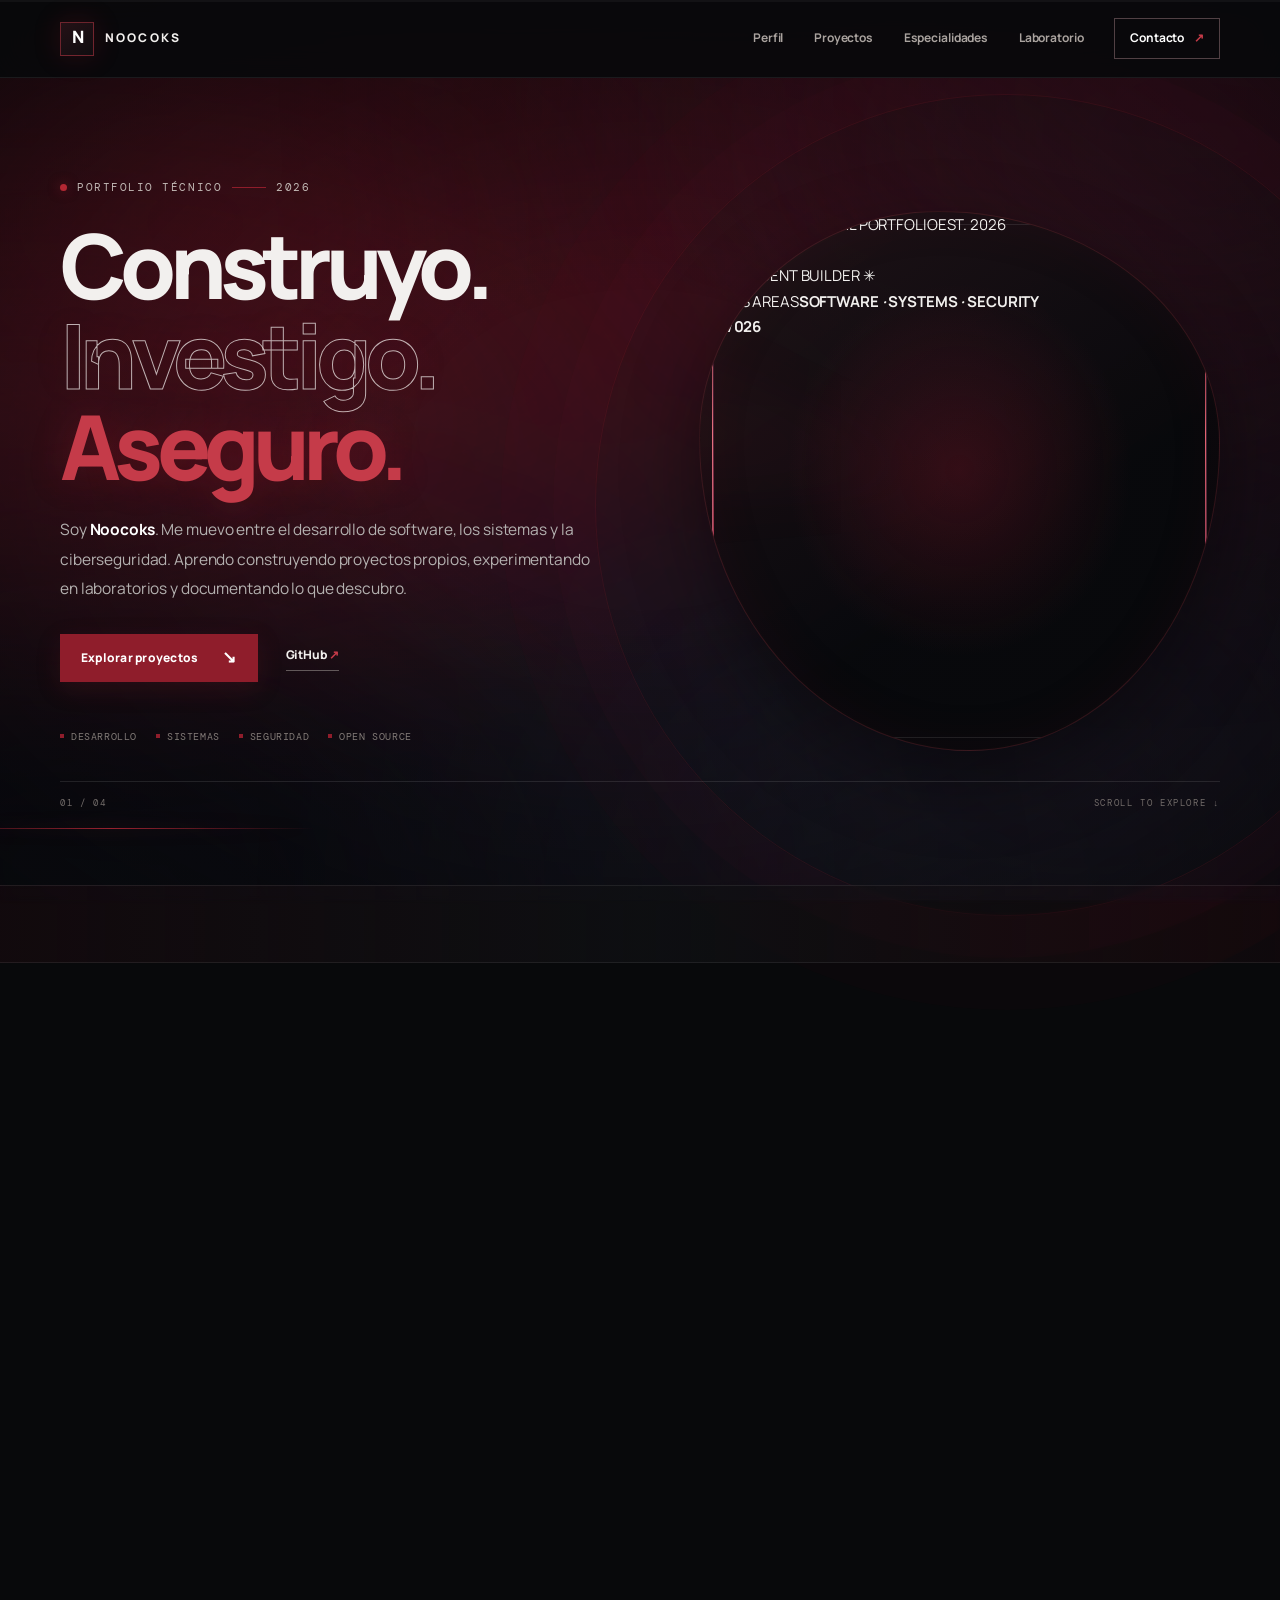
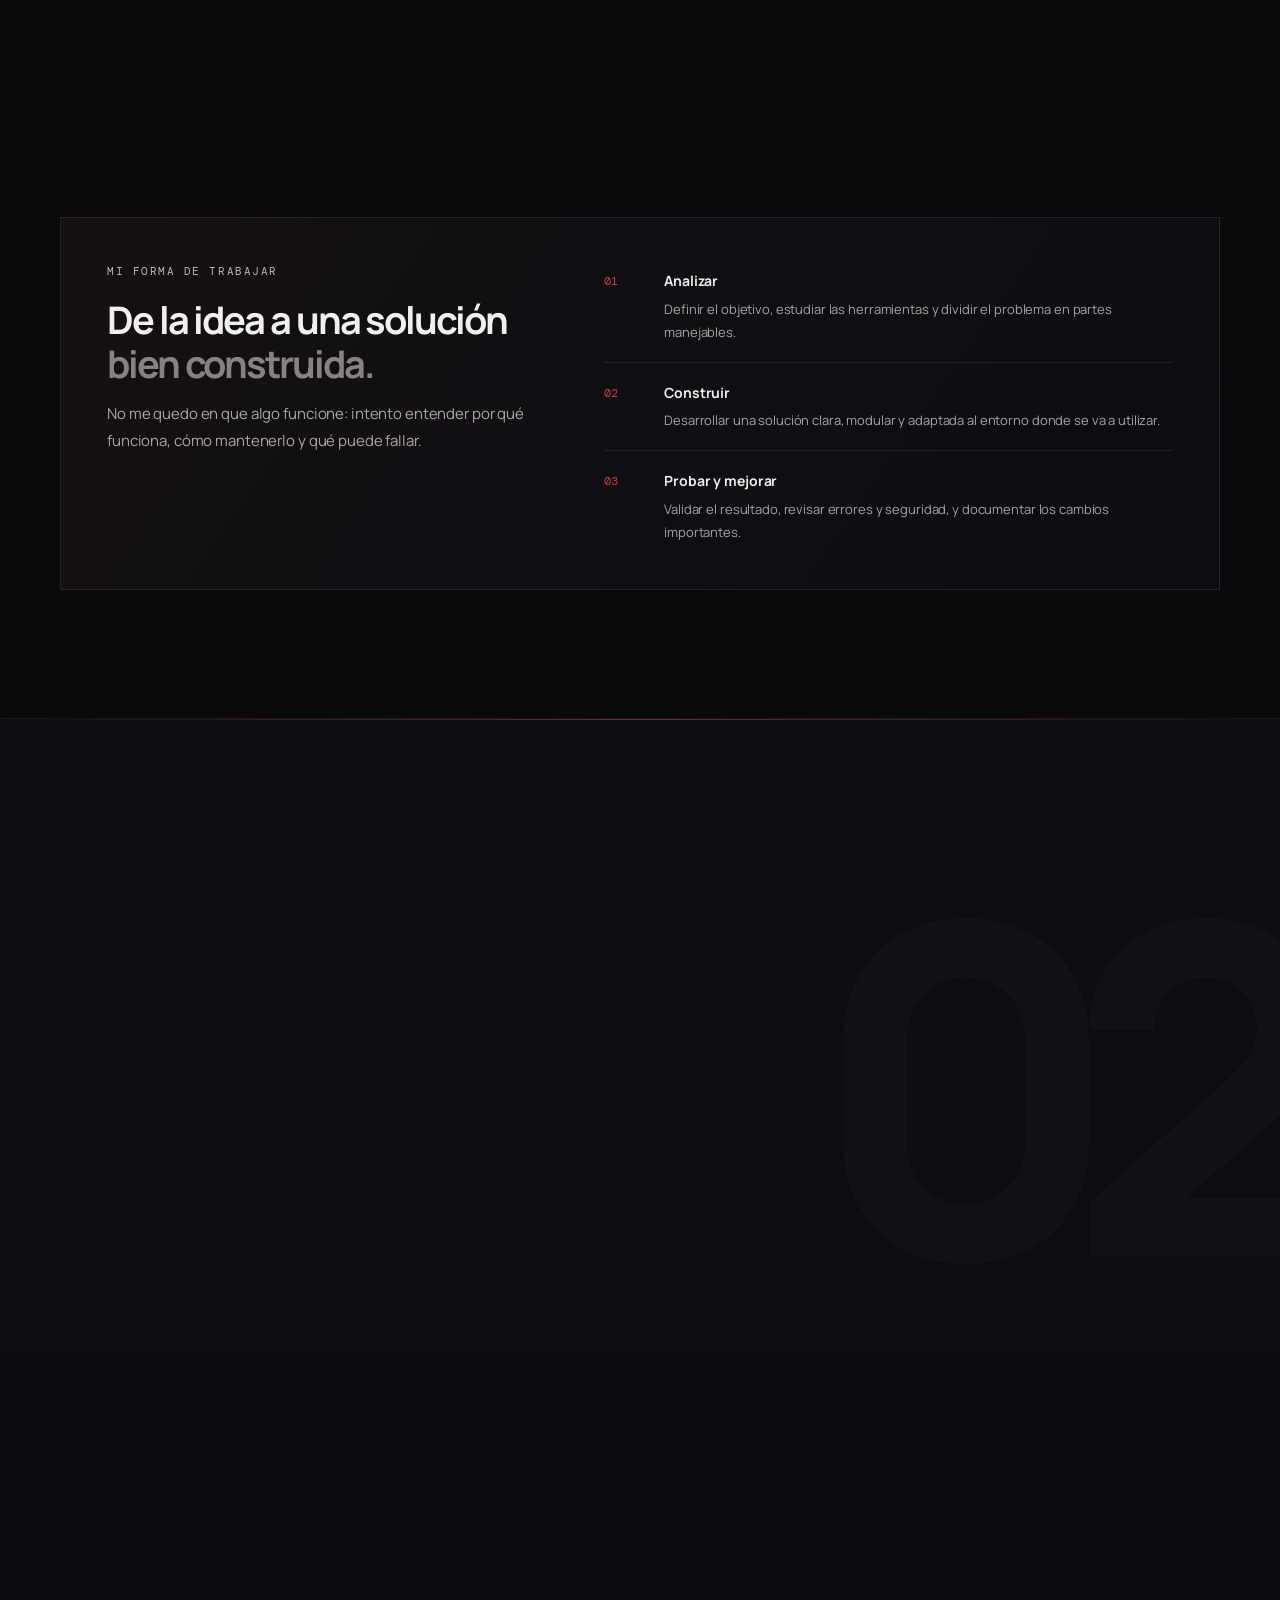
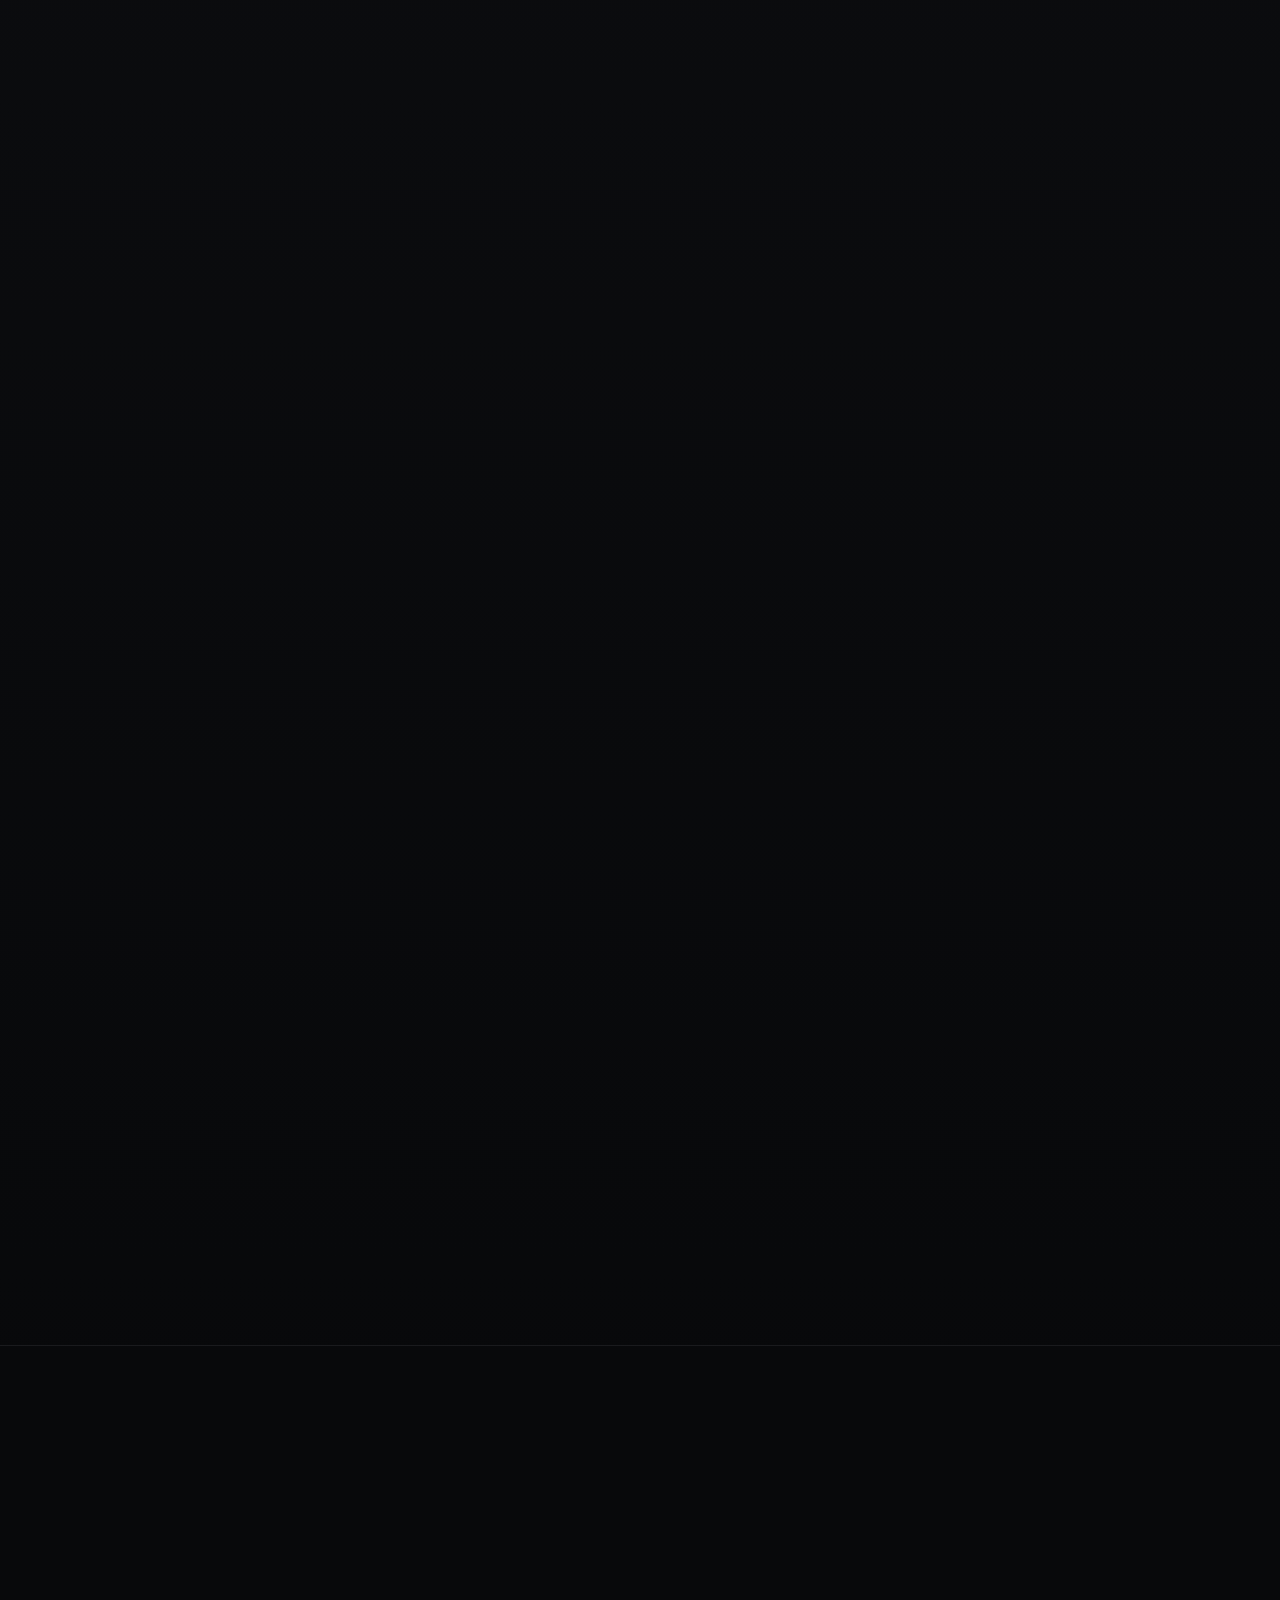
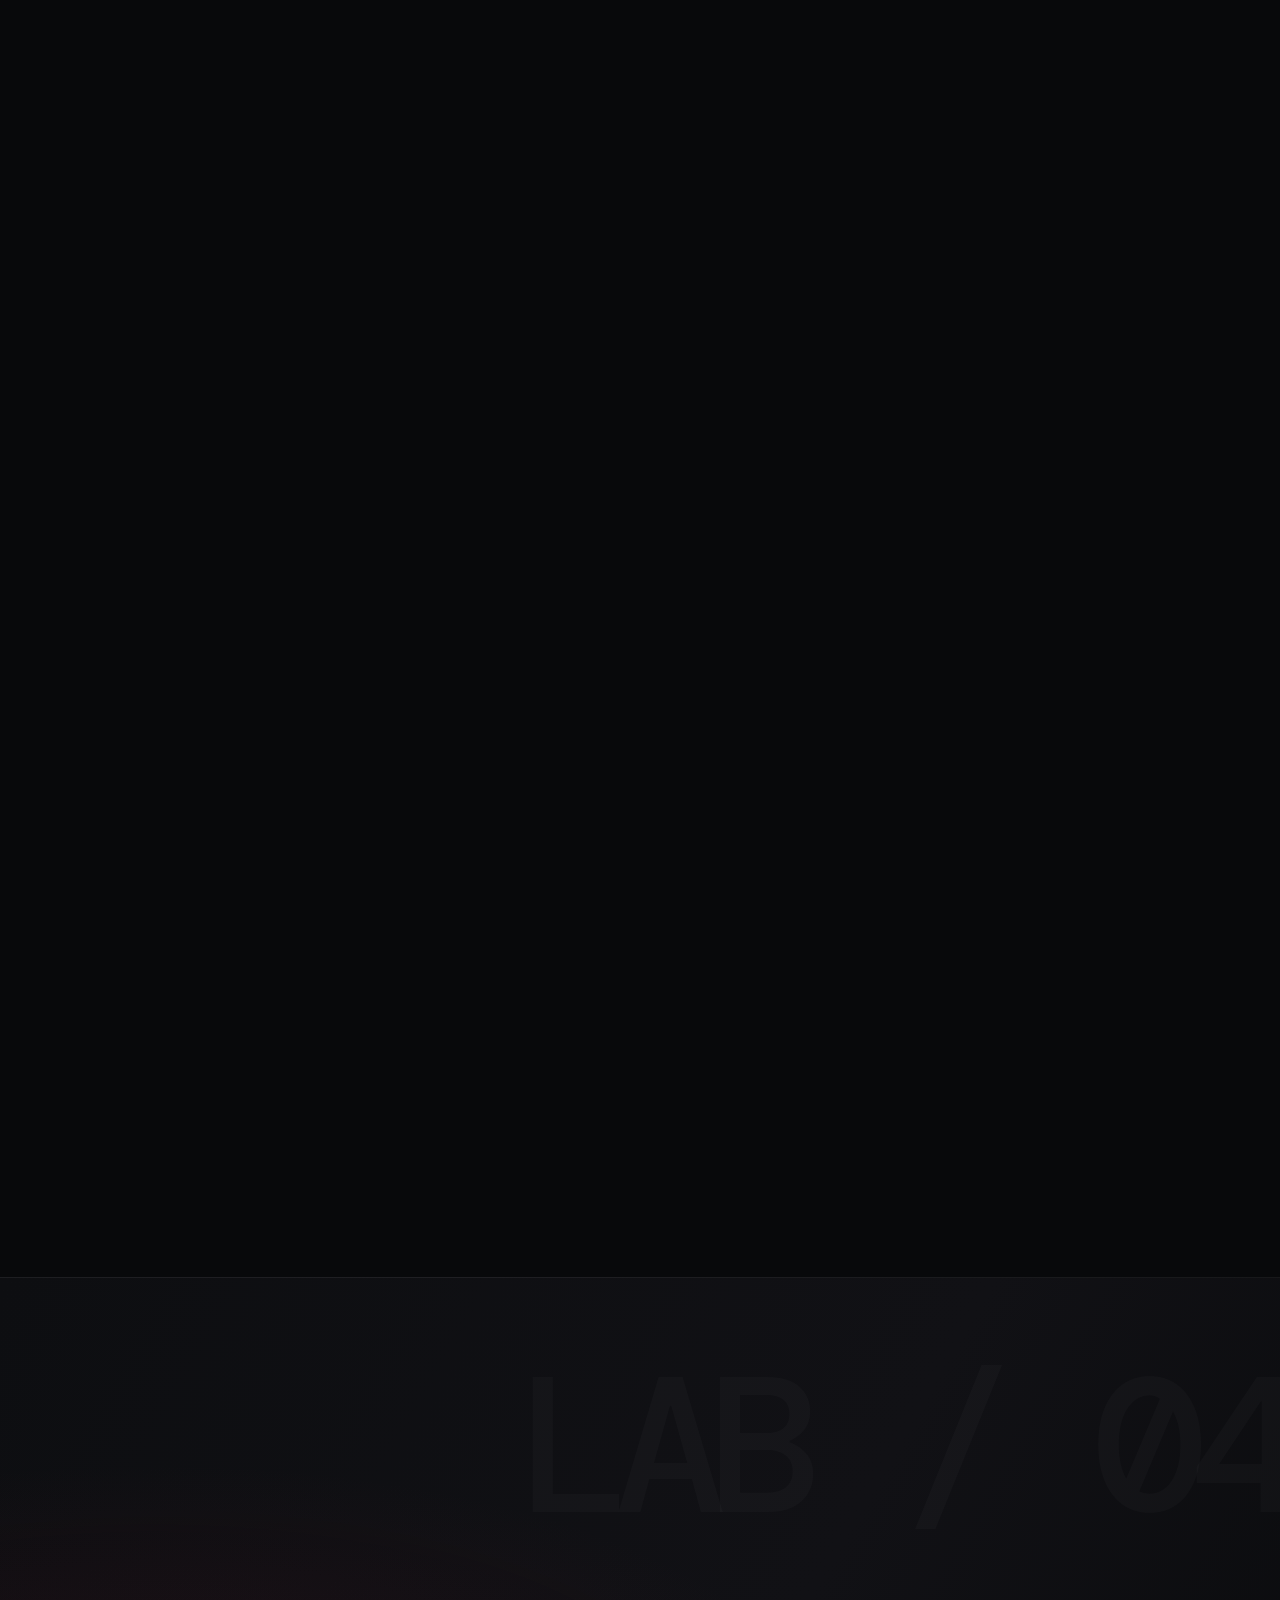
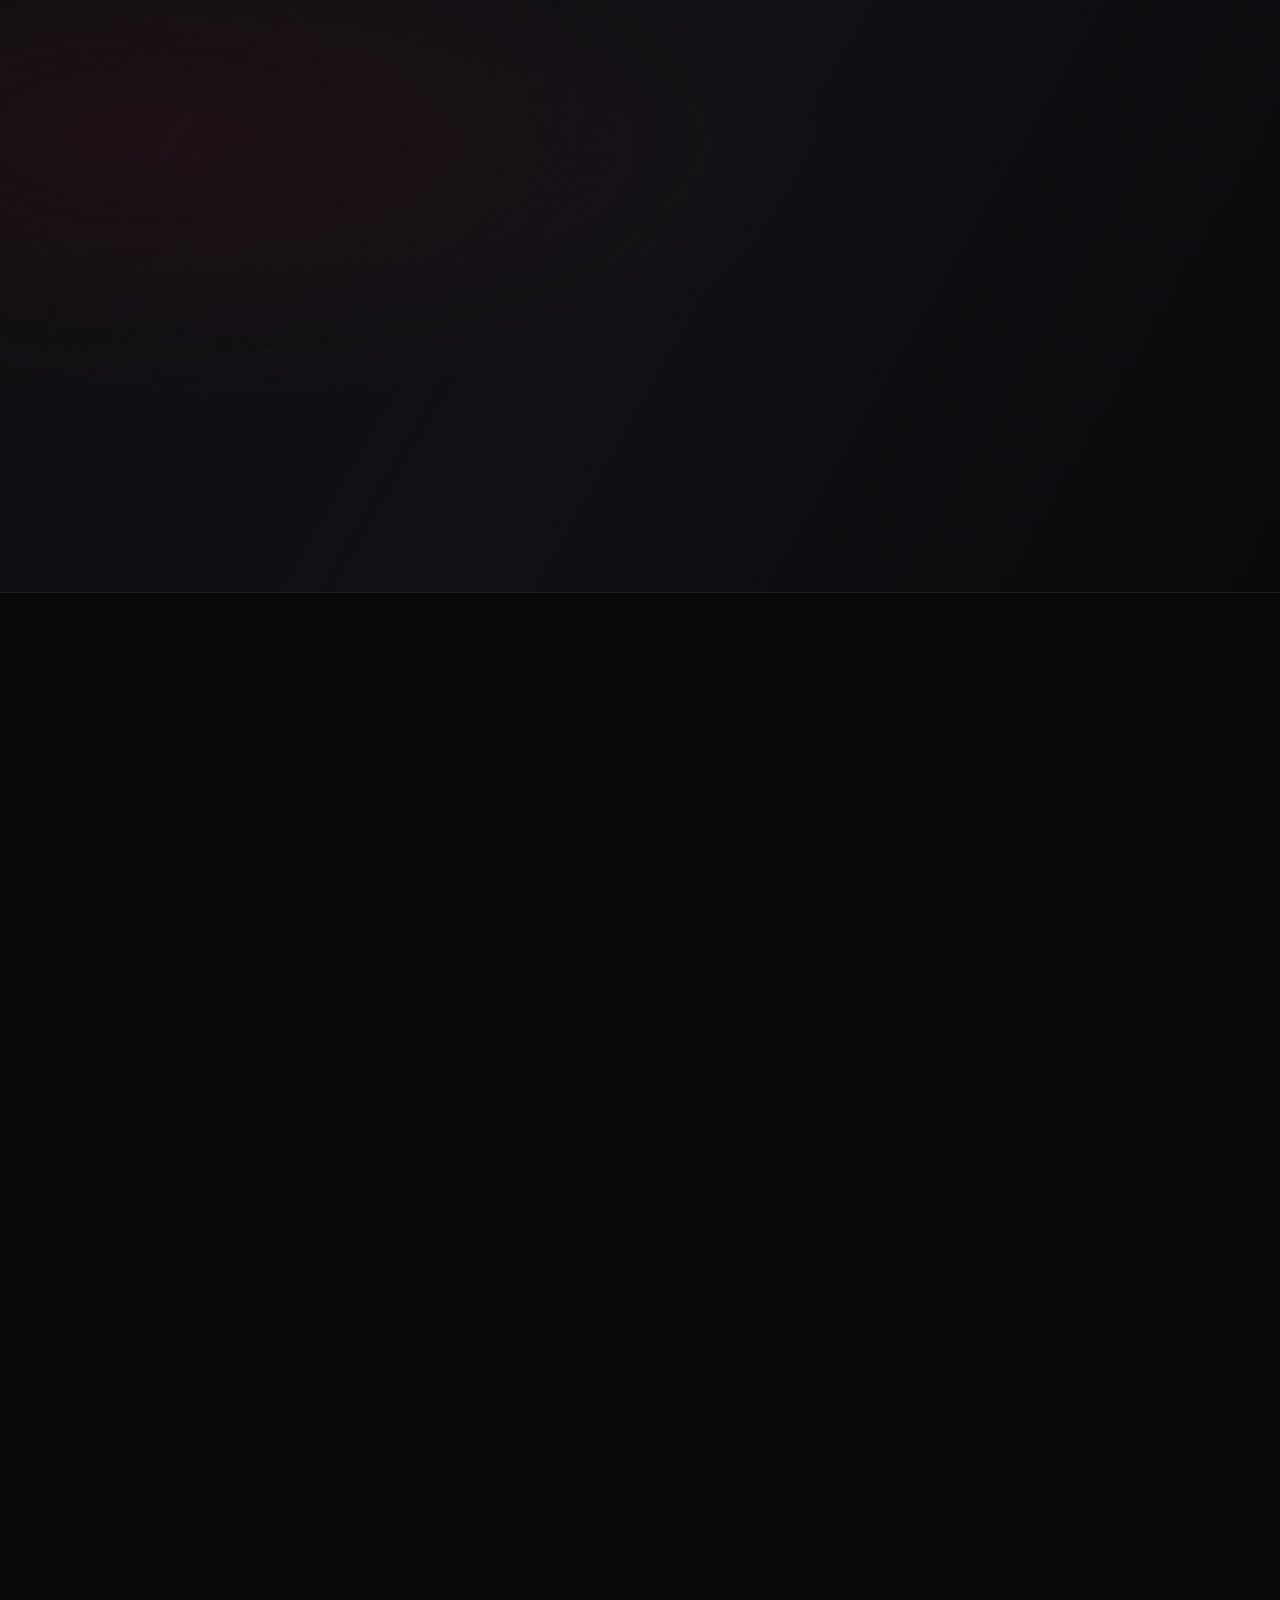
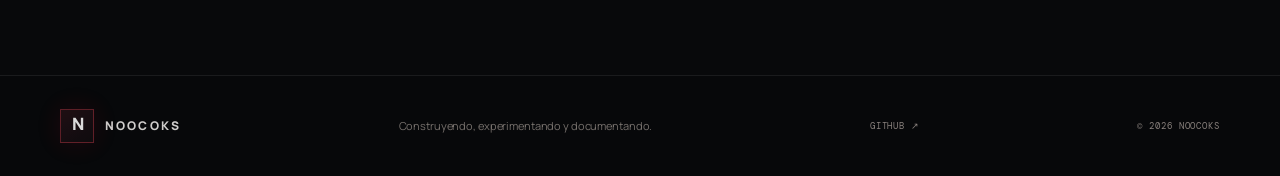
==== index.html @ c516051c "Redesign portfolio hero identity visual" ====
<!doctype html>
<html lang="es">
<head>
  <meta charset="utf-8">
  <meta name="viewport" content="width=device-width, initial-scale=1">
  <meta name="theme-color" content="#090909">
  <meta name="description" content="Portfolio de Noocoks: desarrollo web, software multiplataforma, sistemas, automatización y ciberseguridad.">
  <meta property="og:type" content="website">
  <meta property="og:title" content="Noocoks — Desarrollo, sistemas y ciberseguridad">
  <meta property="og:description" content="Proyectos reales, software propio, laboratorios técnicos y aprendizaje continuo.">
  <title>Noocoks — Portfolio técnico</title>
  <link rel="preconnect" href="https://fonts.googleapis.com">
  <link rel="preconnect" href="https://fonts.gstatic.com" crossorigin>
  <link href="https://fonts.googleapis.com/css2?family=DM+Mono:wght@400;500&family=Manrope:wght@400;500;600;700;800&display=swap" rel="stylesheet">
  <link rel="stylesheet" href="assets/css/style.css">
  <link rel="icon" href="assets/favicon.svg" type="image/svg+xml">
</head>
<body>
  <a class="skip-link" href="#contenido">Saltar al contenido</a>
  <header class="site-header">
    <div class="container nav-wrap">
      <a class="brand" href="#inicio" aria-label="Noocoks, inicio"><span class="brand-mark">N<span>.</span></span><span>NOOCOKS</span></a>
      <button class="menu-toggle" type="button" aria-label="Abrir menú" aria-expanded="false" aria-controls="main-nav"><span></span><span></span></button>
      <nav class="main-nav" id="main-nav" aria-label="Navegación principal">
        <a href="#sobre-mi">Perfil</a><a href="#proyectos">Proyectos</a><a href="#especialidades">Especialidades</a><a href="#laboratorio">Laboratorio</a><a class="nav-contact" href="#contacto">Contacto <span>↗</span></a>
      </nav>
    </div>
  </header>

  <main id="contenido">
    <section class="hero container" id="inicio">
      <div class="hero-copy">
        <p class="eyebrow"><span class="status-dot"></span> PORTFOLIO TÉCNICO <span class="eyebrow-line"></span> 2026</p>
        <h1>Construyo.<br><span class="outline">Investigo.</span><br><span class="accent">Aseguro.</span></h1>
        <p class="hero-lead">Soy <strong>Noocoks</strong>. Me muevo entre el desarrollo de software, los sistemas y la ciberseguridad. Aprendo construyendo proyectos propios, experimentando en laboratorios y documentando lo que descubro.</p>
        <div class="hero-actions"><a class="button button-primary" href="#proyectos">Explorar proyectos <span>↘</span></a><a class="text-link" href="https://github.com/Noocoks" target="_blank" rel="noopener noreferrer">GitHub <span>↗</span></a></div>
        <div class="hero-meta"><span><i></i> Desarrollo</span><span><i></i> Sistemas</span><span><i></i> Seguridad</span><span><i></i> Open source</span></div>
      </div>
      <div class="hero-visual" aria-label="Identidad visual Noocoks">
        <div class="hero-visual-top"><span>NOOCOKS <i>/</i> PERSONAL PORTFOLIO</span><span>EST. 2026</span></div>
        <div class="hero-monogram" aria-hidden="true">
          <span class="monogram-ghost">N</span>
          <strong>N<span>.</span></strong>
          <i class="monogram-cut"></i>
        </div>
        <div class="hero-visual-ribbon">INDEPENDENT BUILDER <span>✳</span></div>
        <div class="hero-visual-bottom">
          <div><span>FOCUS AREAS</span><strong>SOFTWARE <i>·</i> SYSTEMS <i>·</i> SECURITY</strong></div>
          <b>001<span>/</span>026</b>
        </div>
      </div>
      <div class="hero-index"><span>01 / 04</span><span>SCROLL TO EXPLORE ↓</span></div>
    </section>

    <section class="intro-strip"><div class="container strip-inner"><span>MENTALIDAD</span><p>Learn by building. Test in controlled environments. Document what matters.</p><span class="strip-symbol">✳</span></div></section>

    <section class="section container" id="sobre-mi">
      <div class="section-heading"><p class="eyebrow">01 — PERFIL</p><h2>Curiosidad técnica.<br><span class="muted">Mentalidad práctica.</span></h2></div>
      <div class="about-grid">
        <div class="about-main">
          <p class="large-copy">Me interesa entender la tecnología desde varias capas: desde la interfaz que utiliza una persona hasta los servicios, sistemas y mecanismos de seguridad que hay detrás.</p>
          <p>Mi formación en Desarrollo de Aplicaciones Web me ha dado una base para crear aplicaciones y trabajar con tecnologías web. Fuera del aula continúo ampliando ese recorrido con Python, Linux, Docker, automatización, IA local y laboratorios de ciberseguridad.</p>
          <p>Mi forma de aprender es práctica: plantear un problema, construir una solución, probarla, detectar sus límites y mejorarla. También doy importancia a la documentación, la mantenibilidad y la seguridad desde el diseño.</p>
        </div>
        <div class="about-facts">
          <div class="fact"><span class="fact-number">01</span><div><strong>Formación</strong><p>Desarrollo de Aplicaciones Web (DAW)</p></div></div>
          <div class="fact"><span class="fact-number">02</span><div><strong>Experiencia práctica</strong><p>Prácticas de desarrollo web en InforCopy</p></div></div>
          <div class="fact"><span class="fact-number">03</span><div><strong>Intereses principales</strong><p>Ciberseguridad, software, Linux y tecnología</p></div></div>
          <div class="fact"><span class="fact-number">04</span><div><strong>Enfoque de trabajo</strong><p>Aprender haciendo, probar y documentar</p></div></div>
        </div>
      </div>
      <div class="workflow-block">
        <div class="workflow-intro"><p class="eyebrow">MI FORMA DE TRABAJAR</p><h3>De la idea a una solución <span class="muted">bien construida.</span></h3><p>No me quedo en que algo funcione: intento entender por qué funciona, cómo mantenerlo y qué puede fallar.</p></div>
        <div class="workflow-steps">
          <article><span>01</span><div><strong>Analizar</strong><p>Definir el objetivo, estudiar las herramientas y dividir el problema en partes manejables.</p></div></article>
          <article><span>02</span><div><strong>Construir</strong><p>Desarrollar una solución clara, modular y adaptada al entorno donde se va a utilizar.</p></div></article>
          <article><span>03</span><div><strong>Probar y mejorar</strong><p>Validar el resultado, revisar errores y seguridad, y documentar los cambios importantes.</p></div></article>
        </div>
      </div>
    </section>

    <section class="section section-dark" id="proyectos"><div class="container">
      <div class="section-heading heading-row"><div><p class="eyebrow">02 — PROYECTOS DESTACADOS</p><h2>Ideas convertidas<br><span class="muted">en software.</span></h2><p class="section-description">Una selección de proyectos propios. Cada uno tiene su propósito, su identidad y su evolución.</p></div><a class="text-link" href="https://github.com/Noocoks?tab=repositories" target="_blank" rel="noopener noreferrer">Todos los repositorios ↗</a></div>
      <div class="project-list">
        <article class="project-card project-featured">
          <div class="project-art art-libreta brand-art"><div class="art-top"><span>TECHNICAL KNOWLEDGE BASE / 001</span><span>01</span></div><img class="project-logo libreta-logo" src="https://raw.githubusercontent.com/Noocoks/Libreta/master/images/logo.webp" alt="Logotipo original de Libreta"><div class="art-bottom"><span>LEARN · EXPERIMENT · DOCUMENT</span><span>LIBRETA</span></div></div>
          <div class="project-content"><div class="project-kicker"><span>01 / DOCUMENTACIÓN & CIBERSEGURIDAD</span><span class="project-state">EN EVOLUCIÓN</span></div><h3>Libreta</h3><p>Base de conocimiento técnica construida como sitio estático con HTML, CSS y JavaScript. Reúne documentación de ciberseguridad, OSINT, Android, inteligencia artificial, desarrollo y laboratorios prácticos.</p><p>Su arquitectura separa estilos, componentes, contenido y automatizaciones. Incluye navegación por árbol, buscador, contenido relacionado y estadísticas de código actualizadas mediante GitHub Actions.</p><div class="tag-list"><span>HTML</span><span>CSS modular</span><span>JavaScript</span><span>GitHub Actions</span><span>Documentación</span></div><div class="project-actions"><a class="project-link" href="https://noocoks.github.io/Libreta/" target="_blank" rel="noopener noreferrer">Abrir Libreta <span>↗</span></a><a class="repo-link" href="https://github.com/Noocoks/Libreta" target="_blank" rel="noopener noreferrer">Código fuente</a></div></div>
        </article>

        <article class="project-card">
          <div class="project-art art-sounwd brand-art"><div class="art-top"><span>CROSS-PLATFORM AUDIO APP / 002</span><span>02</span></div><img class="project-logo sounwd-logo" src="https://raw.githubusercontent.com/Noocoks/SOUNWD/main/icon/sounwd-master.png" alt="Logotipo maestro original de SOUNWD"><div class="art-bottom"><span>YOUR SOUND · YOUR MOMENTS</span><span>SOUNWD</span></div></div>
          <div class="project-content"><div class="project-kicker"><span>02 / SOFTWARE MULTIPLATAFORMA</span><span class="project-state">EN DESARROLLO</span></div><h3>SOUNWD</h3><p>Aplicación con interfaz gráfica para guardar audio de enlaces compatibles de YouTube y YouTube Music. Busca que una tarea técnica sea sencilla: pegar un enlace, elegir formato y destino, y guardar.</p><p>Cuenta con aplicación de escritorio para Windows y Linux, opciones básicas y avanzadas basadas en yt-dlp, generación automatizada de recursos de marca y una versión Android en desarrollo con Kivy.</p><div class="tag-list"><span>Python</span><span>Kivy</span><span>yt-dlp</span><span>Windows</span><span>Linux</span><span>Android</span></div><div class="project-actions"><a class="project-link" href="https://github.com/Noocoks/SOUNWD" target="_blank" rel="noopener noreferrer">Explorar SOUNWD <span>↗</span></a><a class="repo-link" href="https://github.com/Noocoks/SOUNWD/actions" target="_blank" rel="noopener noreferrer">Compilaciones y pruebas</a></div></div>
        </article>

        <article class="project-card">
          <div class="project-art art-olv brand-art"><div class="art-top"><span>LOCAL VIDEO PRODUCTION / 003</span><span>03</span></div><img class="project-logo olv-logo" src="https://raw.githubusercontent.com/Noocoks/OpenLiveVideo/main/assets/branding/olv-master.svg" alt="Logotipo vectorial original de OLV — Open Live Video"><div class="art-bottom"><span>TU IMAGINACIÓN EN VIDA</span><span>OLV</span></div></div>
          <div class="project-content"><div class="project-kicker"><span>03 / AUTOMATIZACIÓN AUDIOVISUAL</span><span class="project-state">PROYECTO PÚBLICO</span></div><h3>OLV — Open Live Video</h3><p>Aplicación de escritorio libre para producir YouTube Shorts de forma local en Windows y Linux. A partir de una historia, prepara escenas, busca clips, genera narración y subtítulos, y monta un vídeo vertical MP4.</p><p>Incluye revisión y reordenación de escenas antes del renderizado, progreso por fases y cancelación de tareas. La publicación no es automática: el resultado se revisa y queda bajo control del usuario.</p><div class="tag-list"><span>Python</span><span>FFmpeg</span><span>Edge TTS</span><span>Pixabay</span><span>Windows</span><span>Linux</span><span>AGPL-3.0</span></div><div class="project-actions"><a class="project-link" href="https://github.com/Noocoks/OpenLiveVideo" target="_blank" rel="noopener noreferrer">Ver proyecto OLV <span>↗</span></a><a class="repo-link" href="https://github.com/Noocoks/OpenLiveVideo/blob/main/LICENSE" target="_blank" rel="noopener noreferrer">Licencia GNU AGPL-3.0-or-later</a></div></div>
        </article>
      </div>
      <p class="projects-footnote">Los proyectos se enlazan a sus repositorios y demos originales. Los estados y funcionalidades se describen según la documentación pública disponible; pueden cambiar con nuevas versiones.</p>
      <div class="support-repos"><span class="eyebrow">OTROS REPOSITORIOS PÚBLICOS</span><div><a href="https://github.com/Noocoks/Noocoks" target="_blank" rel="noopener noreferrer">Noocoks · Perfil y documentación de GitHub ↗</a><a href="https://github.com/Noocoks/Pf" target="_blank" rel="noopener noreferrer">Pf · Código fuente de este portfolio ↗</a></div></div>
    </div></section>

    <section class="section container" id="especialidades">
      <div class="section-heading"><p class="eyebrow">03 — ÁREAS TÉCNICAS</p><h2>Una base amplia.<br><span class="muted">Aprendizaje continuo.</span></h2><p class="section-description">Tecnologías y áreas que aparecen en mi formación, repositorios y entornos de experimentación. No representan certificaciones ni niveles de dominio.</p></div>
      <div class="stack-grid">
        <article class="stack-card"><span class="stack-index">A / 01</span><div class="stack-icon">&lt;/&gt;</div><h3>Desarrollo web</h3><p>Interfaces, estructura web, estilos modulares, lógica de cliente y despliegue.</p><div class="tag-list"><span>HTML</span><span>CSS</span><span>JavaScript</span><span>Responsive</span><span>Git</span></div></article>
        <article class="stack-card"><span class="stack-index">B / 02</span><div class="stack-icon">⌘</div><h3>Programación & software</h3><p>Aplicaciones, scripts, automatización y organización de proyectos mantenibles.</p><div class="tag-list"><span>Python</span><span>Kivy</span><span>SQL</span><span>PHP</span><span>CLI</span></div></article>
        <article class="stack-card"><span class="stack-index">C / 03</span><div class="stack-icon">▣</div><h3>Sistemas & despliegue</h3><p>Entornos Windows y Linux, servicios, contenedores, servidores y publicación.</p><div class="tag-list"><span>Windows</span><span>Linux</span><span>Docker</span><span>Apache</span><span>GitHub Actions</span></div></article>
        <article class="stack-card"><span class="stack-index">D / 04</span><div class="stack-icon">◈</div><h3>Ciberseguridad</h3><p>Documentación, reconocimiento, OSINT, auditoría y prácticas en laboratorios autorizados.</p><div class="tag-list"><span>Nmap</span><span>OSINT</span><span>ADB</span><span>Hardening</span><span>Labs</span></div></article>
        <article class="stack-card"><span class="stack-index">E / 05</span><div class="stack-icon">⌁</div><h3>Observabilidad</h3><p>Monitorización de servicios y recursos, recopilación de métricas y paneles.</p><div class="tag-list"><span>Prometheus</span><span>Grafana</span><span>Exporters</span><span>Docker</span></div></article>
        <article class="stack-card"><span class="stack-index">F / 06</span><div class="stack-icon">✳</div><h3>IA & automatización</h3><p>Exploración de modelos locales, APIs, herramientas multi proveedor y flujos asistidos.</p><div class="tag-list"><span>Ollama</span><span>OpenAI API</span><span>Anthropic API</span><span>Python</span></div></article>
      </div>
      <div class="tech-logos"><p class="eyebrow">TECNOLOGÍAS EN EL BANCO DE TRABAJO</p><img src="https://skillicons.dev/icons?i=html,css,javascript,python,git,github,linux,bash,docker,vscode,windows,react,ollama&theme=dark&perline=7" alt="Logotipos de HTML, CSS, JavaScript, Python, Git, GitHub, Linux, Bash, Docker, Visual Studio Code, Windows, React y Ollama"></div>
    </section>

    <section class="section section-lab" id="laboratorio"><div class="container lab-grid"><div><p class="eyebrow">04 — LABORATORIO & EXPERIMENTACIÓN</p><h2>Aprender fuera<br>del editor <span class="accent">también cuenta.</span></h2></div><div class="lab-copy"><p class="large-copy">Un entorno propio para desplegar servicios, observar sistemas y experimentar con tecnología real.</p><p>Mi laboratorio doméstico incluye servicios autoalojados con Docker, monitorización con Prometheus y Grafana, métricas del equipo y acceso remoto entre dispositivos. También utilizo entornos virtualizados para separar pruebas y aprendizaje.</p><div class="lab-points"><span>01 <b>Homelab y servicios autoalojados</b></span><span>02 <b>Monitorización y observabilidad</b></span><span>03 <b>Linux, virtualización y redes</b></span><span>04 <b>Pruebas controladas y documentación</b></span></div><p class="lab-note">También documento Dualvers V2: un cliente CLI local multi proveedor con sesiones persistentes y validación de rutas, desarrollado como parte de mi exploración de herramientas de IA y manejo seguro de datos.</p><a class="repo-link" href="https://github.com/Noocoks/Libreta" target="_blank" rel="noopener noreferrer">Documentación técnica en Libreta ↗</a></div></div></section>

    <section class="section container" id="contacto"><div class="contact-panel"><div><p class="eyebrow">05 — CONTACTO</p><h2>¿Hablamos de<br><span class="accent">tecnología?</span></h2><p class="contact-copy">Abierto a oportunidades, colaboraciones y proyectos donde pueda aportar, aprender y seguir creciendo.</p></div><div class="contact-actions"><a class="button button-primary" href="mailto:nicoletobondia06@gmail.com">Enviar un correo <span>↗</span></a><a class="contact-secondary" href="https://github.com/Noocoks" target="_blank" rel="noopener noreferrer">Visitar perfil de GitHub ↗</a></div><div class="contact-watermark">N.</div></div></section>
  </main>

  <footer class="site-footer"><div class="container footer-inner"><a class="brand" href="#inicio"><span class="brand-mark">N<span>.</span></span><span>NOOCOKS</span></a><p>Construyendo, experimentando y documentando.</p><a href="https://github.com/Noocoks" target="_blank" rel="noopener noreferrer">GITHUB ↗</a><span class="copyright">© <span id="year">2026</span> NOOCOKS</span></div></footer>
  <script src="assets/js/main.js" defer></script>
</body>
</html>
---- assets/css/style.css ----
:root {
  color-scheme:dark;
  --bg:#090909;
  --bg-soft:#101010;
  --panel:#151515;
  --panel-2:#1b1b1b;
  --line:#292929;
  --line-soft:#202020;
  --text:#f2f0ee;
  --muted:#a09b98;
  --dim:#706b68;
  --red:#a71924;
  --red-bright:#d12b38;
  --red-soft:#401318;
  --font:'Manrope', Arial, sans-serif;
  --mono:'DM Mono', monospace;
  --max:1160px
}

* {
  box-sizing:border-box
}

html {
  scroll-behavior:smooth;
  scroll-padding-top:90px
}

body {
  margin:0;
  background:var(--bg);
  color:var(--text);
  font-family:var(--font);
  font-size:15px;
  line-height:1.7;
  -webkit-font-smoothing:antialiased
}

a {
  color:inherit;
  text-decoration:none
}

button {
  font:inherit
}

::selection {
  background:var(--red);
  color:white
}

.container {
  width:min(var(--max), calc(100% - 48px));
  margin-inline:auto
}

.skip-link {
  position:absolute;
  left:16px;
  top:-60px;
  background:var(--red);
  padding:10px 14px;
  z-index:100
}

.skip-link:focus {
  top:12px
}

.site-header {
  height:78px;
  border-bottom:1px solid var(--line-soft);
  background:rgba(9, 9, 9, .88);
  backdrop-filter:blur(16px);
  position:sticky;
  top:0;
  z-index:50
}

.nav-wrap, .main-nav {
  height:100%;
  display:flex;
  align-items:center
}

.nav-wrap {
  justify-content:space-between
}

.brand {
  display:inline-flex;
  align-items:center;
  gap:11px;
  font-size:12px;
  font-weight:800;
  letter-spacing:.18em
}

.brand-mark {
  width:34px;
  height:34px;
  display:grid;
  place-items:center;
  border:1px solid #572027;
  background:#190d0f;
  color:#fff;
  font-size:17px;
  letter-spacing:-.08em
}

.brand-mark span, .libreta-symbol span {
  color:var(--red-bright)
}

.main-nav {
  gap:34px;
  font-size:12px;
  font-weight:700;
  color:#aaa39f
}

.main-nav a {
  transition:color .2s
}

.main-nav a:hover, .main-nav a:focus-visible {
  color:white
}

.main-nav .nav-contact {
  color:white;
  border:1px solid #514044;
  padding:9px 15px
}

.nav-contact span {
  color:var(--red-bright);
  margin-left:8px
}

.menu-toggle {
  display:none
}

.hero {
  min-height:650px;
  padding-top:90px;
  padding-bottom:48px;
  display:grid;
  grid-template-columns:1.05fr .95fr;
  align-items:center;
  column-gap:50px;
  position:relative
}

.hero-copy {
  padding-bottom:38px
}

.eyebrow {
  font:11px var(--mono);
  letter-spacing:.14em;
  color:#c1b8b4;
  display:flex;
  align-items:center;
  gap:10px
}

.status-dot {
  width:7px;
  height:7px;
  background:#b32833;
  border-radius:50%;
  box-shadow:0 0 12px #b3283380
}

.eyebrow-line {
  width:34px;
  height:1px;
  background:var(--red)
}

h1, h2, h3, p {
  margin-top:0
}

h1 {
  font-size:clamp(58px, 7.4vw, 100px);
  letter-spacing:-.085em;
  line-height:.99;
  margin:26px 0 24px;
  font-weight:800
}

h1 .outline {
  -webkit-text-stroke:1px #aaa;
  color:transparent
}

h1 .accent, .accent {
  color:var(--red-bright)
}

.hero-lead {
  max-width:570px;
  color:#aaa39f;
  font-size:16px;
  line-height:1.9
}

.hero-lead strong {
  color:white
}

.hero-actions {
  display:flex;
  align-items:center;
  gap:28px;
  margin-top:30px
}

.button {
  min-height:48px;
  padding:0 20px;
  display:inline-flex;
  align-items:center;
  justify-content:center;
  gap:24px;
  font-size:12px;
  font-weight:800;
  letter-spacing:.02em;
  transition:transform .2s, background .2s, border-color .2s
}

.button:hover {
  transform:translateY(-3px)
}

.button-primary {
  background:var(--red);
  color:white;
  border:1px solid var(--red)
}

.button-primary:hover {
  background:#c02330;
  border-color:#c02330
}

.button span {
  font-size:17px
}

.text-link {
  font-size:12px;
  font-weight:800;
  border-bottom:1px solid #62595a;
  padding-bottom:5px
}

.text-link span {
  color:var(--red-bright)
}

.hero-meta {
  display:flex;
  flex-wrap:wrap;
  gap:19px;
  margin-top:48px;
  color:#827b77;
  font:10px var(--mono);
  text-transform:uppercase;
  letter-spacing:.06em
}

.hero-meta span {
  display:flex;
  align-items:center;
  gap:7px
}

.hero-meta i {
  width:4px;
  height:4px;
  background:var(--red)
}

.hero-visual {
  height:440px;
  max-width:480px;
  width:100%;
  justify-self:end;
  position:relative;
  overflow:hidden;
  border:1px solid #302326;
  background:radial-gradient(ellipse at 50% 48%, #271316 0, #130d0e 36%, #0b0b0b 72%)
}

.visual-grid {
  position:absolute;
  inset:0;
  background-image:linear-gradient(#ffffff09 1px, transparent 1px), linear-gradient(90deg, #ffffff09 1px, transparent 1px);
  background-size:36px 36px;
  mask-image:linear-gradient(transparent, #000 15%, #000 85%, transparent)
}

.visual-ring {
  position:absolute;
  border:1px solid #76252d55;
  border-radius:50%;
  left:50%;
  top:50%;
  transform:translate(-50%, -50%)
}

.ring-one {
  width:300px;
  height:300px
}

.ring-two {
  width:390px;
  height:390px;
  border-style:dashed;
  border-color:#6e292d45
}

.visual-core {
  position:absolute;
  left:50%;
  top:50%;
  transform:translate(-50%, -50%);
  width:190px;
  height:190px;
  border:1px solid #9e303a66;
  background:linear-gradient(145deg, #241315, #0e0c0d);
  display:flex;
  flex-direction:column;
  align-items:center;
  justify-content:center;
  box-shadow:0 0 75px #9d1b2920
}

.visual-core strong {
  font-size:100px;
  line-height:1;
  letter-spacing:-.12em;
  margin-right:12px
}

.visual-core strong span {
  color:var(--red-bright)
}

.core-label, .core-caption, .visual-coordinate {
  font:9px var(--mono);
  letter-spacing:.14em;
  color:#a99b98
}

.core-caption {
  font-size:8px;
  color:#9b4249
}

.visual-coordinate {
  position:absolute
}

.coord-top {
  top:22px;
  left:22px
}

.coord-bottom {
  bottom:22px;
  right:22px
}

.coord-bottom span {
  color:#b32b37
}

.visual-cross {
  position:absolute;
  color:#a62b35;
  font:18px var(--mono)
}

.cross-a {
  top:22%;
  right:20%
}

.cross-b {
  bottom:20%;
  left:18%
}

.visual-side {
  position:absolute;
  right:10px;
  top:50%;
  writing-mode:vertical-rl;
  font:8px var(--mono);
  letter-spacing:.18em;
  color:#76666a
}

.hero-index {
  grid-column:1/-1;
  display:flex;
  justify-content:space-between;
  border-top:1px solid var(--line);
  padding-top:15px;
  color:#726c69;
  font:9px var(--mono);
  letter-spacing:.14em
}

.intro-strip {
  border-block:1px solid var(--line);
  background:#0e0e0e
}

.strip-inner {
  min-height:76px;
  display:flex;
  align-items:center;
  gap:30px
}

.strip-inner>span:first-child {
  font:10px var(--mono);
  letter-spacing:.14em;
  color:#b52a35;
  white-space:nowrap
}

.strip-inner p {
  margin:0;
  color:#c0b9b5;
  font-size:13px
}

.strip-symbol {
  margin-left:auto;
  color:#a52a34;
  font-size:22px
}

.section {
  padding-block:112px
}

.section-heading {
  margin-bottom:48px
}

.section-heading h2, .lab-grid h2, .contact-panel h2 {
  font-size:clamp(38px, 5vw, 62px);
  line-height:1.12;
  letter-spacing:-.065em;
  margin:18px 0 0
}

.muted {
  color:#77716e
}

.about-grid {
  display:grid;
  grid-template-columns:1.1fr .9fr;
  gap:100px
}

.about-main {
  max-width:620px
}

.large-copy {
  font-size:clamp(21px, 2.3vw, 27px);
  line-height:1.55;
  letter-spacing:-.035em;
  color:#eee9e6
}

.about-main>p:not(.large-copy) {
  color:#9e9793;
  font-size:14px;
  line-height:1.95
}

.about-facts {
  border-top:1px solid var(--line)
}

.fact {
  display:grid;
  grid-template-columns:42px 1fr;
  gap:16px;
  padding:19px 0;
  border-bottom:1px solid var(--line)
}

.fact-number {
  font:11px var(--mono);
  color:var(--red-bright);
  padding-top:4px
}

.fact strong {
  font-size:13px
}

.fact p {
  margin:4px 0 0;
  color:#8d8581;
  font-size:12px
}

.section-dark {
  background:#101010;
  border-block:1px solid #1c1c1c
}

.heading-row {
  display:flex;
  justify-content:space-between;
  align-items:end;
  gap:24px
}

.heading-row>.text-link {
  margin-bottom:10px;
  color:#c9c2be
}

.project-list {
  display:grid;
  gap:22px
}

.project-card {
  display:grid;
  grid-template-columns:.95fr 1.05fr;
  min-height:330px;
  border:1px solid #2a2929;
  background:#141414
}

.project-art {
  min-height:300px;
  padding:22px;
  display:flex;
  flex-direction:column;
  justify-content:space-between;
  position:relative;
  overflow:hidden
}

.art-top, .art-bottom {
  display:flex;
  justify-content:space-between;
  gap:10px;
  font:9px var(--mono);
  letter-spacing:.12em;
  color:#b4a9a5;
  position:relative;
  z-index:1
}

.art-libreta {
  background:radial-gradient(circle at 50% 50%, #39151a, #160e10 66%, #100d0e)
}

.libreta-symbol {
  position:absolute;
  inset:0;
  display:grid;
  place-items:center;
  font-size:clamp(100px, 15vw, 175px);
  font-weight:800;
  letter-spacing:-.13em;
  color:#eee7e3;
  text-shadow:0 0 50px #c0203033
}

.art-sounwd {
  background:radial-gradient(circle at 50% 45%, #272727, #101010 72%)
}

.sound-word {
  font-size:clamp(35px, 5vw, 65px);
  font-weight:800;
  letter-spacing:-.08em;
  text-align:center;
  z-index:1
}

.sound-word span {
  color:var(--red-bright)
}

.sound-wave {
  height:90px;
  display:flex;
  align-items:center;
  justify-content:center;
  gap:5px
}

.sound-wave b {
  width:4px;
  height:30%;
  background:var(--red-bright);
  border-radius:4px;
  opacity:.8
}

.sound-wave b:nth-child(3n) {
  height:80%
}

.sound-wave b:nth-child(4n) {
  height:55%
}

.sound-wave b:nth-child(5n) {
  height:100%
}

.art-homelab {
  background:radial-gradient(circle at 50% 50%, #1b211e, #0d100f 72%)
}

.terminal {
  width:88%;
  margin:auto;
  border:1px solid #354039;
  background:#0a0d0b;
  box-shadow:0 15px 40px #0008;
  z-index:1;
  font:10px var(--mono);
  padding-bottom:12px
}

.terminal-head {
  height:30px;
  border-bottom:1px solid #29332d;
  display:flex;
  align-items:center;
  gap:5px;
  padding:0 10px;
  color:#8a948c
}

.terminal-head i {
  width:6px;
  height:6px;
  border-radius:50%;
  background:#555
}

.terminal-head span {
  margin-left:8px
}

.terminal p {
  margin:10px 12px 0;
  color:#c0c8c1
}

.terminal p span, .terminal-ok {
  color:#8dbb91
}

.terminal-cursor {
  color:#c5c5c5!important
}

.project-content {
  padding:32px 38px;
  display:flex;
  flex-direction:column;
  align-items:flex-start;
  justify-content:center
}

.project-kicker {
  width:100%;
  display:flex;
  justify-content:space-between;
  gap:12px;
  font:9px var(--mono);
  letter-spacing:.1em;
  color:#928985
}

.project-state {
  color:#bd5960;
  white-space:nowrap
}

.project-content h3 {
  font-size:34px;
  letter-spacing:-.06em;
  margin:17px 0 9px
}

.project-content>p {
  font-size:13px;
  line-height:1.85;
  color:#a39b97;
  max-width:570px;
  margin-bottom:18px
}

.tag-list {
  display:flex;
  flex-wrap:wrap;
  gap:7px;
  margin-bottom:20px
}

.tag-list span {
  font:9px var(--mono);
  padding:5px 9px;
  border:1px solid #393333;
  color:#bcb3ae
}

.project-link {
  font-size:12px;
  font-weight:800;
  color:#f0e9e5
}

.project-link span {
  color:var(--red-bright);
  margin-left:8px
}

.repo-link {
  font-size:11px;
  color:#928985;
  margin-top:10px;
  text-decoration:underline;
  text-decoration-color:#51494a;
  text-underline-offset:4px
}

.project-note {
  font-size:11px;
  color:#8e8783
}

.section-description {
  max-width:560px;
  color:#9e9793;
  font-size:14px;
  margin:20px 0 0
}

.stack-grid {
  display:grid;
  grid-template-columns:repeat(4, 1fr);
  gap:12px
}

.stack-card {
  min-height:280px;
  padding:22px;
  border:1px solid var(--line);
  background:linear-gradient(145deg, #151515, #101010);
  position:relative
}

.stack-index {
  font:9px var(--mono);
  color:#9c454c
}

.stack-icon {
  font:30px var(--mono);
  color:var(--red-bright);
  margin:30px 0 16px
}

.stack-card h3 {
  font-size:16px;
  margin-bottom:9px
}

.stack-card p {
  font-size:12px;
  color:#958d89;
  min-height:62px
}

.stack-card .tag-list {
  margin:16px 0 0
}

.honesty-note {
  border-left:2px solid var(--red);
  padding:9px 14px;
  margin:22px 0 0;
  color:#827b77;
  font-size:11px
}

.honesty-note span {
  font:9px var(--mono);
  color:#bd5960;
  margin-right:12px
}

.section-lab {
  background:#101010;
  border-block:1px solid #242020
}

.lab-grid {
  display:grid;
  grid-template-columns:1fr 1fr;
  gap:90px;
  align-items:start
}

.lab-copy .large-copy {
  margin-bottom:18px
}

.lab-copy>p:not(.large-copy) {
  font-size:13px;
  color:#9c9490;
  line-height:1.9
}

.lab-points {
  display:grid;
  gap:0;
  margin-top:30px;
  border-top:1px solid #2b2929
}

.lab-points span {
  display:flex;
  gap:22px;
  padding:13px 0;
  border-bottom:1px solid #2b2929;
  font:10px var(--mono);
  color:#bd5960
}

.lab-points b {
  font:600 12px var(--font);
  color:#d7d0cc
}

.contact-panel {
  min-height:330px;
  position:relative;
  overflow:hidden;
  border:1px solid #51242a;
  background:radial-gradient(ellipse at 85% 45%, #301216, #171011 48%, #121111 80%);
  padding:52px 58px;
  display:flex;
  align-items:center;
  justify-content:space-between;
  gap:30px
}

.contact-panel h2 {
  font-size:clamp(38px, 5vw, 58px)
}

.contact-copy {
  max-width:500px;
  color:#a59b97;
  font-size:13px;
  margin:20px 0 0
}

.contact-actions {
  display:flex;
  flex-direction:column;
  align-items:flex-start;
  gap:17px;
  z-index:1
}

.contact-secondary {
  font-size:11px;
  color:#c4b9b4;
  text-decoration:underline;
  text-underline-offset:4px
}

.contact-watermark {
  position:absolute;
  right:23%;
  top:-115px;
  font-size:440px;
  font-weight:800;
  letter-spacing:-.15em;
  color:#ffffff05;
  pointer-events:none
}

.site-footer {
  border-top:1px solid var(--line)
}

.footer-inner {
  min-height:100px;
  display:flex;
  align-items:center;
  justify-content:space-between;
  gap:20px
}

.footer-inner p {
  margin:0;
  color:#77716d;
  font-size:11px
}

.footer-inner>a:not(.brand), .copyright {
  font:9px var(--mono);
  letter-spacing:.1em;
  color:#89817d
}

.footer-inner>a:not(.brand):hover {
  color:white
}

@media(max-width:900px) {
  .hero {
  column-gap:25px;
  min-height:590px
}

.hero-visual {
  height:370px
}

.about-grid {
  gap:45px
}

.stack-grid {
  grid-template-columns:repeat(2, 1fr)
}

.project-content {
  padding:25px
}

.project-card {
  grid-template-columns:.9fr 1.1fr
}

.lab-grid {
  gap:45px
}
}

@media(max-width:680px) {
  .container {
  width:min(var(--max), calc(100% - 36px))
}

.site-header {
  height:66px
}

.menu-toggle {
  display:flex;
  width:42px;
  height:42px;
  flex-direction:column;
  justify-content:center;
  align-items:center;
  gap:6px;
  border:1px solid var(--line);
  background:#111
}

.menu-toggle span {
  width:17px;
  height:1px;
  background:#eee;
  transition:transform .2s
}

.menu-toggle[aria-expanded=true] span:first-child {
  transform:translateY(3.5px) rotate(45deg)
}

.menu-toggle[aria-expanded=true] span:last-child {
  transform:translateY(-3.5px) rotate(-45deg)
}

.main-nav {
  display:none;
  position:absolute;
  top:65px;
  left:0;
  right:0;
  height:auto;
  padding:18px 22px 22px;
  background:#0d0d0d;
  border-bottom:1px solid var(--line);
  flex-direction:column;
  align-items:stretch;
  gap:0
}

.main-nav.open {
  display:flex
}

.main-nav a {
  padding:13px 5px;
  border-bottom:1px solid #222
}

.main-nav .nav-contact {
  border:0;
  padding:13px 5px
}

.hero {
  padding-top:66px;
  grid-template-columns:1fr;
  gap:36px;
  min-height:auto
}

.hero-copy {
  padding:0
}

.hero h1 {
  font-size:clamp(58px, 15vw, 86px)
}

.hero-lead {
  font-size:14px
}

.hero-meta {
  margin-top:32px;
  gap:12px
}

.hero-visual {
  justify-self:center;
  height:330px;
  max-width:100%
}

.visual-core {
  width:155px;
  height:155px
}

.visual-core strong {
  font-size:82px
}

.ring-one {
  width:250px;
  height:250px
}

.ring-two {
  width:310px;
  height:310px
}

.hero-index {
  margin-top:4px
}

.strip-inner {
  min-height:78px;
  gap:14px
}

.strip-inner>span:first-child {
  font-size:8px
}

.strip-inner p {
  font-size:11px;
  line-height:1.5
}

.strip-symbol {
  display:none
}

.section {
  padding-block:76px
}

.section-heading {
  margin-bottom:32px
}

.section-heading h2, .lab-grid h2 {
  font-size:clamp(37px, 10vw, 50px)
}

.about-grid, .lab-grid {
  grid-template-columns:1fr;
  gap:30px
}

.about-main .large-copy {
  font-size:22px
}

.heading-row {
  align-items:flex-start;
  flex-direction:column
}

.heading-row>.text-link {
  margin:0
}

.project-card {
  grid-template-columns:1fr
}

.project-art {
  min-height:245px
}

.project-content {
  padding:25px 22px
}

.project-content h3 {
  font-size:30px
}

.project-kicker {
  font-size:8px
}

.stack-grid {
  grid-template-columns:1fr 1fr;
  gap:9px
}

.stack-card {
  padding:17px;
  min-height:270px
}

.stack-card p {
  font-size:11px
}

.stack-card .tag-list {
  gap:5px
}

.stack-card .tag-list span {
  font-size:8px;
  padding:4px 6px
}

.lab-grid {
  gap:22px
}

.contact-panel {
  padding:34px 25px;
  min-height:370px;
  align-items:flex-start;
  flex-direction:column;
  justify-content:center
}

.contact-watermark {
  font-size:300px;
  right:0;
  top:0
}

.contact-actions {
  gap:13px
}

.footer-inner {
  padding-block:24px;
  flex-wrap:wrap
}

.footer-inner p {
  order:3;
  width:100%
}

.copyright {
  margin-left:auto
}
}

@media(max-width:390px) {
  .container {
  width:calc(100% - 30px)
}

.hero h1 {
  font-size:55px
}

.hero-actions {
  gap:17px
}

.button {
  padding-inline:14px;
  gap:12px
}

.hero-meta {
  font-size:8px
}

.stack-grid {
  grid-template-columns:1fr
}

.stack-card {
  min-height:0
}

.stack-card p {
  min-height:0
}

.stack-card .stack-icon {
  margin:20px 0 12px
}

.strip-inner {
  align-items:flex-start;
  flex-direction:column;
  padding-block:14px;
  gap:5px
}
}

@media(prefers-reduced-motion:reduce) {
  html {
  scroll-behavior:auto
}

*, *::before, *::after {
  transition:none!important;
  animation:none!important
}
}

:focus-visible {
  outline:2px solid var(--red-bright);
  outline-offset:4px
}

/* Portfolio expansion: official project identities and richer content */ .brand-art {
  background-color:#0c0d0e
}

.project-logo {
  position:absolute;
  left:50%;
  top:50%;
  transform:translate(-50%, -50%);
  width:min(68%, 300px);
  height:min(58%, 220px);
  object-fit:contain;
  z-index:1;
  filter:drop-shadow(0 12px 24px #0008)
}

.libreta-logo {
  width:min(62%, 260px);
  height:min(55%, 210px);
  mix-blend-mode:screen
}

.sounwd-logo {
  width:min(68%, 290px);
  height:min(65%, 245px)
}

.olv-logo {
  width:min(78%, 340px);
  height:min(68%, 250px)
}

.art-libreta {
  background:radial-gradient(circle at 50% 50%, #311116, #110d0e 70%)
}

.art-sounwd {
  background:radial-gradient(circle at 50% 50%, #272727, #0b0b0b 72%)
}

.art-olv {
  background:radial-gradient(circle at 50% 50%, #261019, #0d1117 72%)
}

.project-actions {
  display:flex;
  align-items:center;
  gap:22px;
  flex-wrap:wrap;
  margin-top:2px
}

.project-actions .repo-link {
  margin-top:0
}

.projects-footnote {
  font-size:11px;
  color:#77716d;
  margin:22px 0 0
}

.tech-logos {
  margin-top:34px;
  padding:24px;
  border:1px solid var(--line);
  background:#101010
}

.tech-logos .eyebrow {
  margin-bottom:18px
}

.tech-logos img {
  display:block;
  max-width:100%;
  height:auto;
  margin-inline:auto
}

.lab-note {
  margin-top:22px!important;
  padding:15px 17px;
  border-left:2px solid var(--red);
  background:#151313;
  color:#b2a8a4!important;
  font-size:12px!important
}

@media(max-width:680px) {
  .project-logo {
  width:min(76%, 280px);
  height:min(58%, 200px)
}

.tech-logos {
  padding:18px 12px
}

.tech-logos img {
  width:100%
}

.project-actions {
  gap:14px
}
}

.support-repos {
  margin-top:34px;
  padding:20px 22px;
  border:1px solid var(--line);
  background:#111
}

.support-repos>div {
  display:flex;
  flex-wrap:wrap;
  gap:12px 26px;
  margin-top:12px
}

.support-repos a {
  font-size:11px;
  color:#c8bfbb;
  text-decoration:underline;
  text-decoration-color:#55494a;
  text-underline-offset:4px
}

.support-repos a:hover {
  color:#fff
}

/* Spacing refinement — expanded portfolio sections */ .section-heading {
  margin-bottom:58px
}

.section-description {
  max-width:650px;
  line-height:1.85;
  margin-top:18px
}

.about-grid {
  gap:clamp(52px, 8vw, 112px)
}

.about-main {
  display:flex;
  flex-direction:column;
  gap:18px
}

.about-main>p {
  margin:0
}

.about-facts {
  padding-top:5px
}

.fact {
  padding:23px 0;
  gap:20px
}

.project-list {
  display:grid;
  gap:28px
}

.project-card {
  border-radius:2px
}

.project-art {
  min-height:340px
}

.project-content {
  padding:clamp(30px, 3.5vw, 48px);
  gap:0
}

.project-content h3 {
  margin:20px 0 13px
}

.project-content>p {
  margin:0 0 17px;
  line-height:1.95
}

.project-content .tag-list {
  margin:5px 0 25px;
  gap:8px
}

.project-actions {
  gap:24px;
  padding-top:2px
}

.projects-footnote {
  line-height:1.8;
  margin-top:28px;
  max-width:850px
}

.support-repos {
  margin-top:42px;
  padding:24px 26px
}

.support-repos>div {
  gap:16px 32px;
  margin-top:16px
}

.stack-grid {
  gap:16px
}

.stack-card {
  padding:25px;
  min-height:300px
}

.stack-icon {
  margin:34px 0 20px
}

.stack-card h3 {
  margin-bottom:12px
}

.stack-card p {
  line-height:1.8;
  min-height:70px
}

.stack-card .tag-list {
  gap:7px 8px;
  margin-top:19px
}

.tech-logos {
  margin-top:44px;
  padding:28px 30px
}

.tech-logos .eyebrow {
  margin-bottom:24px
}

.lab-grid {
  gap:clamp(48px, 8vw, 100px)
}

.lab-copy {
  display:flex;
  flex-direction:column;
  gap:17px
}

.lab-copy>p {
  margin:0
}

.lab-points {
  margin-top:16px
}

.lab-points span {
  padding:17px 0;
  gap:26px;
  line-height:1.5
}

.lab-note {
  margin-top:4px!important;
  line-height:1.85!important;
  padding:18px 20px
}

.contact-panel {
  gap:clamp(30px, 5vw, 70px)
}

@media(max-width:900px) {
  .project-card {
  grid-template-columns:.85fr 1.15fr
}

.project-art {
  min-height:310px
}

.project-content {
  padding:28px
}

.stack-grid {
  grid-template-columns:repeat(2, minmax(0, 1fr));
  gap:14px
}

.stack-card {
  min-height:285px
}
}

@media(max-width:680px) {
  .section-heading {
  margin-bottom:38px
}

.about-grid {
  gap:36px
}

.about-main {
  gap:15px
}

.fact {
  padding:17px 0;
  gap:12px
}

.project-list {
  gap:20px
}

.project-card {
  grid-template-columns:1fr
}

.project-art {
  min-height:260px
}

.project-content {
  padding:27px 23px;
  gap:0
}

.project-content h3 {
  margin:17px 0 11px
}

.project-content>p {
  margin-bottom:15px;
  line-height:1.85
}

.project-content .tag-list {
  margin:5px 0 21px
}

.project-actions {
  gap:16px
}

.projects-footnote {
  margin-top:21px
}

.support-repos {
  margin-top:30px;
  padding:19px
}

.support-repos>div {
  flex-direction:column;
  gap:13px
}

.stack-grid {
  gap:11px
}

.stack-card {
  padding:19px;
  min-height:290px
}

.stack-icon {
  margin:25px 0 15px
}

.stack-card p {
  min-height:0;
  margin-bottom:12px
}

.stack-card .tag-list {
  margin-top:15px
}

.tech-logos {
  margin-top:30px;
  padding:19px 14px
}

.tech-logos .eyebrow {
  margin-bottom:17px
}

.lab-grid {
  gap:30px
}

.lab-copy {
  gap:14px
}

.lab-points {
  margin-top:8px
}

.lab-points span {
  padding:14px 0;
  gap:16px
}

.lab-note {
  margin-top:2px!important;
  padding:15px
}
}

@media(max-width:390px) {
  .stack-grid {
  grid-template-columns:1fr;
  gap:12px
}

.stack-card {
  min-height:0;
  padding:20px
}

.stack-icon {
  margin:20px 0 12px
}

.stack-card p {
  margin-bottom:10px
}
}

/* Motion system — smooth, restrained and accessible */ :root {
  --motion-fast:180ms;
  --motion-base:320ms;
  --motion-slow:700ms;
  --motion-ease:cubic-bezier(.22, 1, .36, 1);
  --motion-soft:cubic-bezier(.2, .7, .2, 1)
}

html {
  scroll-behavior:smooth;
  scroll-padding-top:100px
}

a, button, .project-card, .stack-card, .project-logo, .visual-core, .visual-ring, .hero-visual, .contact-panel, .brand-mark {
  transition-timing-function:var(--motion-ease)
}

a, button {
  transition-duration:var(--motion-base)
}

.main-nav a, .text-link, .repo-link, .project-link, .contact-secondary {
  transition:color var(--motion-base), border-color var(--motion-base), opacity var(--motion-base), transform var(--motion-base)
}

.button {
  transition:transform var(--motion-base), background var(--motion-base), border-color var(--motion-base), box-shadow var(--motion-base)
}

.button:hover {
  transform:translateY(-3px)
}

.button-primary:hover {
  box-shadow:0 9px 28px #a7192438
}

.brand-mark {
  transition:background var(--motion-base), border-color var(--motion-base), transform var(--motion-base)
}

.brand:hover .brand-mark {
  transform:rotate(-6deg);
  background:#281014;
  border-color:#91313b
}

.project-card, .stack-card {
  transition:transform 420ms var(--motion-ease), border-color 420ms var(--motion-ease), background 420ms var(--motion-ease), box-shadow 420ms var(--motion-ease)
}

.project-card:hover {
  transform:translateY(-5px);
  border-color:#633039;
  box-shadow:0 18px 50px #0005
}

.stack-card:hover {
  transform:translateY(-5px);
  border-color:#653039;
  background:linear-gradient(145deg, #1a1516, #111)
}

.project-logo {
  transition:transform 650ms var(--motion-ease), filter 650ms var(--motion-ease)
}

.project-card:hover .project-logo {
  transform:translate(-50%, -50%) scale(1.045);
  filter:drop-shadow(0 16px 30px #000a)
}

.hero-visual {
  transition:border-color 500ms var(--motion-ease), box-shadow 500ms var(--motion-ease)
}

.hero-visual:hover {
  border-color:#71313a;
  box-shadow:0 20px 65px #9d1b2918
}

.visual-ring.ring-one {
  animation:ring-breathe 12s ease-in-out infinite
}

.visual-ring.ring-two {
  animation:ring-rotate 48s linear infinite
}

.visual-core {
  animation:core-breathe 7s ease-in-out infinite
}

.status-dot {
  animation:status-pulse 3s ease-in-out infinite
}

.contact-panel {
  transition:border-color 500ms var(--motion-ease), box-shadow 500ms var(--motion-ease)
}

.contact-panel:hover {
  border-color:#78323a;
  box-shadow:0 18px 55px #8e172018
}

@keyframes ring-breathe {
  0%, 100% {
  transform:translate(-50%, -50%) scale(1);
  opacity:.7
}

50% {
  transform:translate(-50%, -50%) scale(1.045);
  opacity:1
}
}

@keyframes ring-rotate {
  from {
  transform:translate(-50%, -50%) rotate(0)
}

to {
  transform:translate(-50%, -50%) rotate(360deg)
}
}

@keyframes core-breathe {
  0%, 100% {
  box-shadow:0 0 55px #9d1b2918
}

50% {
  box-shadow:0 0 85px #9d1b2930
}
}

@keyframes status-pulse {
  0%, 100% {
  box-shadow:0 0 0 0 #b3283300
}

50% {
  box-shadow:0 0 0 5px #b3283318
}
}

/* Elements are revealed as they enter the viewport; JS adds .motion-ready */ .motion-ready .reveal {
  opacity:0;
  transform:translate3d(0, 26px, 0);
  transition:opacity 760ms var(--motion-ease), transform 760ms var(--motion-ease);
  transition-delay:var(--reveal-delay, 0ms);
  will-change:opacity, transform
}

.motion-ready .reveal.is-visible {
  opacity:1;
  transform:translate3d(0, 0, 0);
  will-change:auto
}

.motion-ready .reveal.reveal-left {
  transform:translate3d(-24px, 0, 0)
}

.motion-ready .reveal.reveal-left.is-visible {
  transform:translate3d(0, 0, 0)
}

.motion-ready .reveal.reveal-right {
  transform:translate3d(24px, 0, 0)
}

.motion-ready .reveal.reveal-right.is-visible {
  transform:translate3d(0, 0, 0)
}

@media(max-width:680px) {
  .project-card:hover, .stack-card:hover {
  transform:translateY(-2px)
}

.motion-ready .reveal.reveal-left, .motion-ready .reveal.reveal-right {
  transform:translate3d(0, 20px, 0)
}

.motion-ready .reveal.reveal-left.is-visible, .motion-ready .reveal.reveal-right.is-visible {
  transform:translate3d(0, 0, 0)
}
}

@media(prefers-reduced-motion:reduce) {
  html {
  scroll-behavior:auto
}

*, *::before, *::after {
  animation-duration:.01ms!important;
  animation-iteration-count:1!important;
  transition-duration:.01ms!important;
  scroll-behavior:auto!important
}

.motion-ready .reveal, .motion-ready .reveal.reveal-left, .motion-ready .reveal.reveal-right {
  opacity:1;
  transform:none;
  transition:none
}
}

/* Immersive animated background: continuously moving light fields + scroll crossfades */ body {
  background:#08090b;
  isolation:isolate
}

.scroll-atmosphere {
  position:fixed;
  inset:0;
  z-index:0;
  pointer-events:none;
  overflow:hidden;
  background:linear-gradient(145deg, #08090b 0%, #0b090c 48%, #08090b 100%);
  contain:paint
}

.scroll-atmosphere::before {
  content:"";
  position:absolute;
  inset:0;
  background:radial-gradient(ellipse at 50% 50%, transparent 25%, #050608a8 100%);
  z-index:3
}

.scroll-atmosphere .atmosphere-layer {
  position:absolute;
  inset:-8%;
  opacity:0;
  will-change:opacity;
  transition:opacity 80ms linear;
  overflow:hidden
}

.scroll-atmosphere .atmosphere-layer::before, .scroll-atmosphere .atmosphere-layer::after {
  content:"";
  position:absolute;
  inset:-18%;
  border-radius:50%;
  filter:blur(58px);
  will-change:transform
}

.scroll-atmosphere .atmosphere-layer::before {
  background:radial-gradient(ellipse at 28% 34%, var(--glow-a) 0%, transparent 43%), radial-gradient(ellipse at 72% 70%, var(--glow-b) 0%, transparent 42%);
  animation:ambient-drift-a 25s ease-in-out infinite alternate
}

.scroll-atmosphere .atmosphere-layer::after {
  background:radial-gradient(ellipse at 75% 25%, var(--glow-c) 0%, transparent 38%), radial-gradient(ellipse at 24% 82%, var(--glow-d) 0%, transparent 40%);
  animation:ambient-drift-b 34s ease-in-out infinite alternate
}

.scroll-atmosphere .scene-hero {
  --glow-a:#8e182b80;
  --glow-b:#38233f70;
  --glow-c:#7b142c55;
  --glow-d:#151b2d55
}

.scroll-atmosphere .scene-profile {
  --glow-a:#79203370;
  --glow-b:#33233c65;
  --glow-c:#a12c3d45;
  --glow-d:#171a2a50
}

.scroll-atmosphere .scene-projects {
  --glow-a:#b01c3275;
  --glow-b:#51203370;
  --glow-c:#75182d65;
  --glow-d:#17131f65
}

.scroll-atmosphere .scene-stack {
  --glow-a:#293c5870;
  --glow-b:#5a233a65;
  --glow-c:#263f5470;
  --glow-d:#6d1b2d50
}

.scroll-atmosphere .scene-lab {
  --glow-a:#1e625a65;
  --glow-b:#52243d70;
  --glow-c:#173d4b70;
  --glow-d:#8a1b3150
}

.scroll-atmosphere .scene-contact {
  --glow-a:#a51b3278;
  --glow-b:#4a234d70;
  --glow-c:#77182d65;
  --glow-d:#24203a65
}

.scroll-atmosphere .atmosphere-grain {
  position:absolute;
  inset:0;
  z-index:4;
  opacity:.1;
  background-image:url("data:image/svg+xml,%3Csvg viewBox='0 0 180 180' xmlns='http://www.w3.org/2000/svg'%3E%3Cfilter id='n'%3E%3CfeTurbulence type='fractalNoise' baseFrequency='.82' numOctaves='3' stitchTiles='stitch'/%3E%3C/filter%3E%3Crect width='100%25' height='100%25' filter='url(%23n)' opacity='.2'/%3E%3C/svg%3E");
  mix-blend-mode:soft-light
}

main {
  position:relative;
  z-index:1
}

.site-header, .site-footer {
  z-index:2
}

@keyframes ambient-drift-a {
  0% {
  transform:translate3d(-5%, -3%, 0) rotate(-8deg) scale(1)
}

50% {
  transform:translate3d(4%, 5%, 0) rotate(8deg) scale(1.14)
}

100% {
  transform:translate3d(-2%, 7%, 0) rotate(-3deg) scale(1.06)
}
}

@keyframes ambient-drift-b {
  0% {
  transform:translate3d(5%, 4%, 0) rotate(9deg) scale(1.1)
}

50% {
  transform:translate3d(-6%, -4%, 0) rotate(-7deg) scale(.96)
}

100% {
  transform:translate3d(3%, -6%, 0) rotate(5deg) scale(1.16)
}
}

.scroll-progress {
  position:fixed;
  z-index:1001;
  top:0;
  left:0;
  height:2px;
  width:100%;
  pointer-events:none;
  background:#ffffff0a
}

.scroll-progress span {
  display:block;
  height:100%;
  width:100%;
  transform:scaleX(0);
  transform-origin:left center;
  background:linear-gradient(90deg, #7d1d28, #d24a52, #d78b8f);
  box-shadow:0 0 14px #c52b4388
}

@media(max-width:680px) {
  .scroll-atmosphere .atmosphere-layer::before, .scroll-atmosphere .atmosphere-layer::after {
  filter:blur(42px)
}
}

@media(prefers-reduced-motion:reduce) {
  .scroll-atmosphere .atmosphere-layer::before, .scroll-atmosphere .atmosphere-layer::after {
  animation:none
}

.scroll-atmosphere .atmosphere-layer {
  transition:none
}

.scroll-progress {
  display:none
}
}

/* Make the animated atmosphere genuinely visible behind the whole page */ .intro-strip {
  background:rgba(14, 14, 14, .48);
  backdrop-filter:blur(2px)
}

.section-dark {
  background:rgba(16, 16, 16, .46);
  backdrop-filter:blur(1.5px)
}

.project-card, .stack-card, .tech-logos, .contact-panel {
  background-color:rgba(18, 18, 18, .78)
}

/* A continuous slow-moving aurora sits beneath the scroll-controlled color scenes */ .scroll-atmosphere::after {
  content:"";
  position:absolute;
  z-index:1;
  inset:-28%;
  pointer-events:none;
  background:radial-gradient(ellipse at 18% 48%, #9f1e3440 0%, transparent 34%), radial-gradient(ellipse at 78% 28%, #65304b38 0%, transparent 32%), radial-gradient(ellipse at 65% 82%, #263c4930 0%, transparent 36%);
  filter:blur(42px);
  transform:translate3d(0, 0, 0);
  animation:aurora-current 38s cubic-bezier(.45, 0, .55, 1) infinite alternate;
  will-change:transform, background-position
}

@keyframes aurora-current {
  0% {
  transform:translate3d(-3.5%, -2%, 0) scale(1) rotate(-2deg)
}

25% {
  transform:translate3d(2%, 3%, 0) scale(1.08) rotate(1deg)
}

55% {
  transform:translate3d(4%, -2.5%, 0) scale(1.03) rotate(3deg)
}

80% {
  transform:translate3d(-2%, 4%, 0) scale(1.1) rotate(-1deg)
}

100% {
  transform:translate3d(3%, -3%, 0) scale(1.04) rotate(2deg)
}
}

@media(max-width:680px) {
  .scroll-atmosphere::after {
  filter:blur(30px);
  animation-duration:48s
}
}

@media(prefers-reduced-motion:reduce) {
  .scroll-atmosphere::after {
  animation:none
}
}

/* Premium motion pass: luminous borders, living surfaces and an upgraded hero visual */ :root {
  --glow-red:#d83b50;
  --glow-soft:#8f2638;
  --motion-premium:cubic-bezier(.16, 1, .3, 1)
}

/* Animated edge light shared by cards and panels */ .project-card, .stack-card, .tech-logos, .contact-panel, .support-repos {
  isolation:isolate;
  position:relative
}

.project-card::before, .stack-card::before, .tech-logos::before, .contact-panel::before, .support-repos::before {
  content:"";
  position:absolute;
  inset:-1px;
  padding:1px;
  pointer-events:none;
  z-index:2;
  opacity:.22;
  background:conic-gradient(from var(--edge-angle, 0deg), transparent 0 24%, #a52b3d 34%, #f06a76 39%, transparent 49% 74%, #733044 84%, transparent 94%);
  -webkit-mask:linear-gradient(#000 0 0) content-box, linear-gradient(#000 0 0);
  -webkit-mask-composite:xor;
  mask-composite:exclude;
  animation:edge-orbit 13s linear infinite;
  transition:opacity .6s var(--motion-premium)
}

.project-card:hover::before, .stack-card:hover::before, .tech-logos:hover::before, .contact-panel:hover::before, .support-repos:hover::before {
  opacity:.8;
  animation-duration:6s
}

@property --edge-angle {
  syntax:"<angle>";
  initial-value:0deg;
  inherits:false
}

@keyframes edge-orbit {
  to {
  --edge-angle:360deg
}
}

.project-card, .stack-card, .tech-logos, .contact-panel {
  transition:transform .65s var(--motion-premium), border-color .65s var(--motion-premium), box-shadow .65s var(--motion-premium), background-color .65s var(--motion-premium)
}

.project-card:hover {
  transform:translateY(-7px);
  box-shadow:0 24px 70px #0008, 0 0 28px #a51f3218
}

.stack-card:hover {
  transform:translateY(-7px) scale(1.012);
  box-shadow:0 18px 45px #0007, 0 0 25px #a51f3220
}

.button {
  position:relative;
  overflow:hidden;
  isolation:isolate;
  transition:transform .5s var(--motion-premium), box-shadow .5s var(--motion-premium), background .5s, border-color .5s
}

.button::after {
  content:"";
  position:absolute;
  inset:-60% auto -60% -45%;
  width:34%;
  transform:translateX(-180%) skewX(-22deg);
  background:linear-gradient(90deg, transparent, #ffffff35, transparent);
  transition:transform .9s var(--motion-premium);
  z-index:-1
}

.button:hover::after {
  transform:translateX(520%) skewX(-22deg)
}

.brand-mark {
  position:relative;
  overflow:hidden
}

.brand-mark::after {
  content:"";
  position:absolute;
  inset:-80%;
  background:linear-gradient(110deg, transparent 42%, #ffffff35 50%, transparent 58%);
  transform:translateX(-70%) rotate(12deg);
  transition:transform .9s var(--motion-premium)
}

.brand:hover .brand-mark::after {
  transform:translateX(70%) rotate(12deg)
}

.main-nav a:not(.nav-contact) {
  position:relative
}

.main-nav a:not(.nav-contact)::after {
  content:"";
  position:absolute;
  left:0;
  right:100%;
  bottom:-7px;
  height:1px;
  background:linear-gradient(90deg, #8c202e, #e15a68);
  transition:right .55s var(--motion-premium)
}

.main-nav a:not(.nav-contact):hover::after {
  right:0
}

/* Hero visual becomes a layered instrument panel with animated light, orbit paths and HUD */ .hero-visual {
  isolation:isolate;
  overflow:hidden;
  border:0;
  background:radial-gradient(ellipse at 50% 48%, #271116 0, #120d11 43%, #08090d 100%);
  box-shadow:0 28px 90px #0009, 0 0 65px #9d1b2920;
  transform:perspective(1100px) rotateY(var(--pointer-rotate-y, 0deg)) rotateX(var(--pointer-rotate-x, 0deg));
  transition:transform .8s var(--motion-premium), box-shadow .8s var(--motion-premium)
}

.hero-visual::before {
  content:"";
  position:absolute;
  inset:0;
  padding:1px;
  z-index:10;
  pointer-events:none;
  background:conic-gradient(from var(--hero-edge, 0deg), #5c202b, #e34b5b, #542438, #a84b5d, #5c202b);
  -webkit-mask:linear-gradient(#000 0 0) content-box, linear-gradient(#000 0 0);
  -webkit-mask-composite:xor;
  mask-composite:exclude;
  animation:hero-border-spin 12s linear infinite
}

.hero-visual::after {
  content:"";
  position:absolute;
  inset:-45%;
  z-index:0;
  pointer-events:none;
  background:radial-gradient(ellipse at 50% 48%, #b12a3a35, transparent 48%), radial-gradient(ellipse at 20% 70%, #4a254c30, transparent 40%);
  filter:blur(24px);
  animation:hero-aura 12s ease-in-out infinite alternate
}

@property --hero-edge {
  syntax:"<angle>";
  initial-value:0deg;
  inherits:false
}

@keyframes hero-border-spin {
  to {
  --hero-edge:360deg
}
}

@keyframes hero-aura {
  0% {
  transform:translate(-5%, -3%) scale(.92) rotate(-5deg)
}

100% {
  transform:translate(6%, 5%) scale(1.12) rotate(7deg)
}
}

.visual-grid {
  z-index:1;
  opacity:.7;
  animation:grid-breathe 8s ease-in-out infinite alternate
}

@keyframes grid-breathe {
  from {
  opacity:.28;
  transform:scale(1)
}

to {
  opacity:.68;
  transform:scale(1.035)
}
}

.visual-aurora {
  position:absolute;
  inset:-30%;
  z-index:1;
  pointer-events:none;
  background:conic-gradient(from 20deg at 50% 50%, transparent 0 18%, #a21e3440 25%, #4a2c5a35 36%, transparent 48%, #c23b4c32 61%, transparent 76%);
  filter:blur(34px);
  animation:visual-aurora 22s ease-in-out infinite alternate
}

@keyframes visual-aurora {
  0% {
  transform:translate(-8%, -5%) rotate(0) scale(.92)
}

50% {
  transform:translate(5%, 4%) rotate(110deg) scale(1.12)
}

100% {
  transform:translate(-2%, 7%) rotate(220deg) scale(1.02)
}
}

.ring-one {
  z-index:2;
  border-color:#a52c405c;
  box-shadow:inset 0 0 35px #a12a3512, 0 0 30px #a12a3512;
  animation:ring-one-flow 16s ease-in-out infinite
}

.ring-two {
  z-index:2;
  animation:ring-two-flow 42s linear infinite
}

.ring-three {
  position:absolute;
  left:50%;
  top:50%;
  width:250px;
  height:250px;
  border:1px solid #df58652b;
  border-radius:50%;
  transform:translate(-50%, -50%);
  z-index:2;
  box-shadow:0 0 28px #d53d4b15;
  animation:ring-three-pulse 6s ease-in-out infinite
}

@keyframes ring-one-flow {
  0%, 100% {
  transform:translate(-50%, -50%) scale(.96);
  opacity:.55
}

50% {
  transform:translate(-50%, -50%) scale(1.07);
  opacity:1
}
}

@keyframes ring-two-flow {
  to {
  transform:translate(-50%, -50%) rotate(360deg)
}
}

@keyframes ring-three-pulse {
  0%, 100% {
  transform:translate(-50%, -50%) scale(.94);
  opacity:.3
}

50% {
  transform:translate(-50%, -50%) scale(1.08);
  opacity:.85
}
}

.visual-core {
  z-index:4;
  border-radius:50%;
  width:196px;
  height:196px;
  border-color:#e45a6866;
  background:radial-gradient(circle at 35% 25%, #49202a, #170f14 66%, #0c0b10);
  box-shadow:0 0 0 9px #b52b3910, 0 0 0 22px #b52b3908, 0 0 85px #c52e4538;
  animation:core-float 7s ease-in-out infinite
}

.visual-core::before {
  content:"";
  position:absolute;
  inset:8px;
  border:1px solid #d6536130;
  border-radius:50%;
  animation:core-inner 18s linear infinite
}

.visual-core strong {
  font-size:108px;
  text-shadow:0 0 34px #f0445945;
  animation:letter-glow 5s ease-in-out infinite alternate
}

@keyframes core-float {
  0%, 100% {
  transform:translate(-50%, -50%) translateY(0)
}

50% {
  transform:translate(-50%, -50%) translateY(-9px)
}
}

@keyframes core-inner {
  to {
  transform:rotate(360deg)
}
}

@keyframes letter-glow {
  from {
  text-shadow:0 0 15px #f0445925
}

to {
  text-shadow:0 0 42px #f044596e
}
}

.visual-orbit {
  position:absolute;
  left:50%;
  top:50%;
  z-index:3;
  width:350px;
  height:130px;
  border:1px solid #d34a5a38;
  border-radius:50%;
  transform:translate(-50%, -50%) rotate(-32deg);
  pointer-events:none
}

.visual-orbit.orbit-b {
  width:390px;
  height:160px;
  border-color:#8d4b7040;
  transform:translate(-50%, -50%) rotate(48deg)
}

.visual-orbit i {
  position:absolute;
  top:50%;
  left:0;
  width:7px;
  height:7px;
  border-radius:50%;
  background:#ff9ba4;
  box-shadow:0 0 9px 3px #ed536a99;
  transform:translate(-50%, -50%)
}

.orbit-a {
  animation:orbit-turn-a 13s linear infinite
}

.orbit-b {
  animation:orbit-turn-b 19s linear infinite
}

@keyframes orbit-turn-a {
  to {
  transform:translate(-50%, -50%) rotate(328deg)
}
}

@keyframes orbit-turn-b {
  to {
  transform:translate(-50%, -50%) rotate(408deg)
}
}

.visual-particle {
  position:absolute;
  z-index:5;
  width:3px;
  height:3px;
  border-radius:50%;
  background:#ff9aa4;
  box-shadow:0 0 12px 3px #d43b5180;
  animation:particle-drift 7s ease-in-out infinite
}

.particle-a {
  left:23%;
  top:31%
}

.particle-b {
  left:76%;
  top:36%;
  animation-delay:-2s
}

.particle-c {
  left:31%;
  top:72%;
  animation-delay:-4s
}

.particle-d {
  left:81%;
  top:69%;
  animation-delay:-1s
}

@keyframes particle-drift {
  0%, 100% {
  transform:translate3d(0, 0, 0) scale(.7);
  opacity:.35
}

50% {
  transform:translate3d(10px, -18px, 0) scale(1.5);
  opacity:1
}
}

.visual-scanline {
  position:absolute;
  inset:0;
  z-index:6;
  pointer-events:none;
  background:linear-gradient(transparent 48%, #f06a7610 50%, transparent 52%);
  background-size:100% 9px;
  opacity:.32;
  animation:scanline-slide 14s linear infinite
}

@keyframes scanline-slide {
  to {
  background-position:0 100%
}
}

.visual-hud {
  position:absolute;
  z-index:7;
  display:flex;
  align-items:center;
  gap:8px;
  padding:8px 10px;
  border:1px solid #8c38424a;
  background:#0b090dbb;
  backdrop-filter:blur(8px);
  font:8px var(--mono);
  letter-spacing:.12em;
  color:#bdaeb0;
  box-shadow:0 8px 25px #0005;
  animation:hud-hover 6s ease-in-out infinite
}

.visual-hud b {
  color:#f0a0a7;
  font-weight:600
}

.visual-hud b span {
  color:#826b70
}

.hud-top {
  top:68px;
  right:36px
}

.hud-bottom {
  left:30px;
  bottom:62px;
  animation-delay:-3s
}

.hud-led {
  width:6px;
  height:6px;
  border-radius:50%;
  background:#dc5361;
  box-shadow:0 0 10px #e64d60;
  animation:status-pulse 2s ease-in-out infinite
}

@keyframes hud-hover {
  0%, 100% {
  transform:translateY(0)
}

50% {
  transform:translateY(-5px)
}
}

.visual-coordinate, .visual-side, .visual-cross {
  z-index:8
}

.visual-coordinate {
  color:#c1aeb2
}

.visual-side {
  color:#a17b82
}

.visual-cross {
  animation:cross-flicker 4s ease-in-out infinite
}

@keyframes cross-flicker {
  0%, 100% {
  opacity:.35;
  transform:scale(.8)
}

50% {
  opacity:1;
  transform:scale(1.2)
}
}

/* Ambient motion for the rest of the interface */ .eyebrow-line {
  transform-origin:left;
  animation:line-breathe 4s ease-in-out infinite alternate
}

@keyframes line-breathe {
  from {
  transform:scaleX(.65);
  opacity:.5
}

to {
  transform:scaleX(1.15);
  opacity:1
}
}

.section-heading .eyebrow {
  transition:letter-spacing .7s var(--motion-premium)
}

.section-heading:hover .eyebrow {
  letter-spacing:.22em
}

.intro-strip {
  position:relative;
  overflow:hidden
}

.intro-strip::after {
  content:"";
  position:absolute;
  inset:0;
  pointer-events:none;
  background:linear-gradient(105deg, transparent 15%, #ffffff08 48%, transparent 80%);
  transform:translateX(-100%);
  animation:strip-sheen 12s ease-in-out infinite
}

@keyframes strip-sheen {
  0%, 65% {
  transform:translateX(-100%)
}

100% {
  transform:translateX(100%)
}
}

@media(max-width:900px) {
  .visual-core {
  width:178px;
  height:178px
}

.visual-core strong {
  font-size:96px
}

.visual-orbit {
  width:310px
}

.visual-orbit.orbit-b {
  width:340px
}
}

@media(max-width:680px) {
  .hero-visual {
  transform:none;
  box-shadow:0 18px 55px #0008, 0 0 38px #9d1b2918
}

.visual-core {
  width:155px;
  height:155px
}

.visual-core strong {
  font-size:84px
}

.ring-one {
  width:235px;
  height:235px
}

.ring-two {
  width:300px;
  height:300px
}

.ring-three {
  width:205px;
  height:205px
}

.visual-orbit {
  width:270px;
  height:100px
}

.visual-orbit.orbit-b {
  width:290px;
  height:120px
}

.hud-top {
  top:52px;
  right:14px
}

.hud-bottom {
  left:14px;
  bottom:48px
}

.visual-coordinate {
  font-size:7px
}

.coord-top {
  left:13px;
  top:16px
}

.coord-bottom {
  right:13px;
  bottom:16px
}
}

@media(prefers-reduced-motion:reduce) {
  .project-card::before, .stack-card::before, .tech-logos::before, .contact-panel::before, .support-repos::before {
  animation:none;
  opacity:.18
}

.hero-visual, .hero-visual::before, .hero-visual::after, .visual-grid, .visual-aurora, .visual-ring, .visual-core, .visual-core::before, .visual-core strong, .visual-orbit, .visual-particle, .visual-scanline, .visual-hud, .visual-cross, .eyebrow-line, .intro-strip::after {
  animation:none!important;
  transition:none!important
}

.visual-core, .visual-ring {
  transform:translate(-50%, -50%)!important
}

.visual-orbit {
  transform:translate(-50%, -50%) rotate(-32deg)!important
}

.visual-orbit.orbit-b {
  transform:translate(-50%, -50%) rotate(48deg)!important
}
}

/* HERO VISUAL — structural redesign: replace the small square tile with a large orbital portal */ .hero-visual {
  width:min(100%, 590px);
  max-width:590px;
  height:540px;
  justify-self:end;
  border:1px solid #8d344455;
  border-radius:46% 54% 48% 52% / 42% 43% 57% 58%;
  background: radial-gradient(ellipse at 50% 48%, #391722 0%, #21111a 31%, #100d15 59%, #090a0e 82%), #090a0e;
  box-shadow:inset 0 0 90px #a52a3b20, 0 30px 100px #000a, 0 0 90px #a51d3226;
  overflow:hidden;
  clip-path:none;
  transition:border-radius 1.2s cubic-bezier(.16, 1, .3, 1), transform .8s var(--motion-premium), box-shadow .8s var(--motion-premium);
  animation:portal-morph 18s ease-in-out infinite alternate;
}

@keyframes portal-morph {
  0% {
  border-radius:46% 54% 48% 52% / 42% 43% 57% 58%
}

50% {
  border-radius:53% 47% 56% 44% / 49% 57% 43% 51%
}

100% {
  border-radius:48% 52% 43% 57% / 55% 44% 56% 45%
}
}

.hero-visual::before {
  inset:1px;
  padding:1px;
  background:conic-gradient(from var(--hero-edge, 0deg), transparent 0 8%, #702434 15%, #f16a78 22%, #8c304b 32%, transparent 43% 57%, #d34a60 69%, #55223b 78%, transparent 91%);
  opacity:.95;
  animation:hero-border-spin 9s linear infinite;
}

.hero-visual::after {
  inset:-35%;
  filter:blur(38px);
  background:radial-gradient(ellipse at 50% 46%, #c12d493c, transparent 44%), radial-gradient(ellipse at 23% 68%, #542c6940, transparent 38%);
  animation:hero-aura 16s ease-in-out infinite alternate
}

.visual-grid {
  inset:5%;
  border-radius:50%;
  background-size:30px 30px;
  opacity:.45;
  mask-image:radial-gradient(ellipse, #000 20%, transparent 72%)
}

.visual-aurora {
  inset:-40%;
  filter:blur(42px);
  opacity:.8
}

.ring-one {
  width:350px;
  height:350px;
  border-color:#dc536b75;
  box-shadow:0 0 35px #bd30421b, inset 0 0 35px #bd30421b
}

.ring-two {
  width:465px;
  height:465px;
  border-color:#a94a6370;
  border-width:1px
}

.ring-three {
  width:285px;
  height:285px;
  border-color:#f16b7a55
}

.visual-core {
  width:218px;
  height:218px;
  border-color:#f078857a;
  background:radial-gradient(circle at 34% 26%, #642b3b, #21131e 62%, #100d15);
  box-shadow:0 0 0 12px #d4475710, 0 0 0 28px #d4475709, 0 0 100px #e13b594d, inset 0 0 45px #e34b5a1c
}

.visual-core strong {
  font-size:120px
}

.visual-core::after {
  content:"";
  position:absolute;
  inset:-15px;
  border:1px dashed #e36a793d;
  border-radius:50%;
  animation:core-inner 32s linear infinite reverse
}

.visual-orbit {
  width:410px;
  height:150px;
  border-color:#e35a6b55
}

.visual-orbit.orbit-b {
  width:440px;
  height:185px;
  border-color:#a86a8a55
}

.visual-hud {
  border-color:#b54a5b66;
  background:linear-gradient(135deg, #140d15e8, #21101bd9);
  box-shadow:0 12px 38px #0008, 0 0 20px #c33b4b17;
  backdrop-filter:blur(14px)
}

.hud-top {
  top:82px;
  right:44px
}

.hud-bottom {
  left:42px;
  bottom:82px
}

.coord-top {
  top:52px;
  left:53px
}

.coord-bottom {
  bottom:53px;
  right:54px
}

.visual-side {
  right:29px
}

.visual-particle {
  width:4px;
  height:4px;
  box-shadow:0 0 16px 4px #e34d6588
}

.hero-visual:hover {
  box-shadow:inset 0 0 100px #a52a3b27, 0 38px 110px #000b, 0 0 110px #d02d4938
}

@media(max-width:900px) {
  .hero-visual {
  height:480px;
  max-width:500px;
  width:100%;
  justify-self:center
}

.ring-one {
  width:315px;
  height:315px
}

.ring-two {
  width:415px;
  height:415px
}

.visual-core {
  width:195px;
  height:195px
}

.visual-core strong {
  font-size:108px
}

.visual-orbit {
  width:365px
}

.visual-orbit.orbit-b {
  width:390px
}
}

@media(max-width:680px) {
  .hero-visual {
  height:min(112vw, 430px);
  width:min(100%, 430px);
  max-width:430px;
  justify-self:center;
  margin-inline:auto;
  border-radius:48% 52% 46% 54% / 44% 46% 54% 56%;
  animation-duration:22s
}

.ring-one {
  width:260px;
  height:260px
}

.ring-two {
  width:340px;
  height:340px
}

.ring-three {
  width:215px;
  height:215px
}

.visual-core {
  width:158px;
  height:158px
}

.visual-core strong {
  font-size:86px
}

.visual-orbit {
  width:285px;
  height:105px
}

.visual-orbit.orbit-b {
  width:310px;
  height:125px
}

.hud-top {
  top:45px;
  right:10px
}

.hud-bottom {
  left:10px;
  bottom:45px
}

.coord-top {
  top:25px;
  left:19px
}

.coord-bottom {
  bottom:25px;
  right:19px
}

.visual-side {
  right:9px
}
}

@media(prefers-reduced-motion:reduce) {
  .hero-visual {
  animation:none!important;
  border-radius:50%
}
}

/* Scroll choreography — content is scrubbed by scroll position, not one-shot reveals */ .scroll-scene {
  --scene-progress:0
}

.scroll-scene-content {
  opacity:var(--scene-opacity, 1);
  transform:translate3d(0, var(--scene-shift, 0px), 0) scale(var(--scene-scale, 1));
  transform-origin:50% 50%;
  will-change:opacity, transform;
  transition:none!important;
}

.hero .hero-copy {
  transition:none!important
}

.hero .hero-visual {
  transition:box-shadow .8s var(--motion-premium), border-radius 1.2s var(--motion-premium)!important
}

#proyectos .project-card, #especialidades .stack-card {
  transition:box-shadow .5s var(--motion-premium), border-color .5s var(--motion-premium)!important
}

.scroll-scene-content .project-card, .scroll-scene-content .stack-card {
  will-change:transform, opacity
}

@media(max-width:680px) {
  .scroll-scene-content {
  transform:translate3d(0, var(--scene-shift, 0px), 0) scale(var(--scene-scale, 1))
}
}

@media(prefers-reduced-motion:reduce) {
  .scroll-scene-content {
  opacity:1!important;
  transform:none!important;
  will-change:auto
}
}

/* ─────────────────────────────────────────────────────────────
   ART DIRECTION / NOOCOKS — editorial cyber-industrial refresh
   ───────────────────────────────────────────────────────────── */ :root {
  --red-hot:#f04452;
  --wine:#5b111d;
  --ink:#070708;
  --glass:rgba(18, 17, 19, .72);
  --ease-out:cubic-bezier(.16, 1, .3, 1);
}

body {
  background: radial-gradient(ellipse at 12% 8%, rgba(105, 15, 32, .20), transparent 34rem), radial-gradient(ellipse at 88% 36%, rgba(71, 19, 37, .13), transparent 38rem), linear-gradient(180deg, #080809 0%, #0b090b 48%, #08090a 100%);
  background-attachment:fixed;
}

body:before {
  content:"";
  position:fixed;
  inset:0;
  z-index:-1;
  pointer-events:none;
  opacity:.19;
  background-image:url("data:image/svg+xml,%3Csvg viewBox='0 0 180 180' xmlns='http://www.w3.org/2000/svg'%3E%3Cfilter id='n'%3E%3CfeTurbulence type='fractalNoise' baseFrequency='.88' numOctaves='3' stitchTiles='stitch'/%3E%3C/filter%3E%3Crect width='100%25' height='100%25' filter='url(%23n)' opacity='.19'/%3E%3C/svg%3E");
  mix-blend-mode:soft-light;
}

.site-header {
  backdrop-filter:blur(22px) saturate(135%);
  background:rgba(7, 7, 8, .76);
  border-bottom-color:rgba(255, 255, 255, .075)
}

.brand-mark {
  box-shadow:0 0 28px rgba(190, 28, 48, .18)
}

.main-nav a {
  position:relative
}

.main-nav a:not(.nav-contact):after {
  content:"";
  position:absolute;
  left:0;
  right:100%;
  bottom:-9px;
  height:1px;
  background:linear-gradient(90deg, var(--red-hot), transparent);
  transition:right .55s var(--ease-out)
}

.main-nav a:hover:after {
  right:0
}

.hero {
  position:relative;
  isolation:isolate;
  min-height:min(790px, calc(100svh - 78px));
  align-items:center;
  padding-top:86px;
  padding-bottom:72px
}

.hero:before {
  content:"";
  position:absolute;
  z-index:-1;
  width:min(66vw, 820px);
  height:min(66vw, 820px);
  right:-17%;
  top:2%;
  border:1px solid rgba(207, 39, 57, .12);
  border-radius:50%;
  box-shadow:0 0 0 42px rgba(207, 39, 57, .018), 0 0 0 94px rgba(207, 39, 57, .014);
  animation:heroHalo 18s ease-in-out infinite alternate
}

.hero:after {
  content:"";
  position:absolute;
  z-index:-1;
  left:-12vw;
  bottom:7%;
  width:32vw;
  height:1px;
  background:linear-gradient(90deg, transparent, rgba(224, 47, 65, .65), transparent);
  filter:drop-shadow(0 0 8px #b51e32);
  animation:signalSweep 9s ease-in-out infinite
}

@keyframes heroHalo {
  to {
  transform:translate(-3%, 4%) scale(1.08);
  opacity:.55
}
}

@keyframes signalSweep {
  0%, 100% {
  transform:translateX(-8vw);
  opacity:.3
}

50% {
  transform:translateX(25vw);
  opacity:1
}
}

.hero-copy {
  position:relative;
  z-index:2
}

.hero h1 {
  letter-spacing:-.075em;
  line-height:.91;
  font-size:clamp(4.2rem, 8.4vw, 8.3rem)
}

.hero h1 .outline {
  -webkit-text-stroke:1px rgba(244, 240, 238, .72);
  text-shadow:0 0 40px rgba(180, 28, 48, .08)
}

.hero h1 .accent {
  text-shadow:0 0 38px rgba(202, 31, 52, .24)
}

.hero-lead {
  max-width:540px
}

.hero-visual {
  overflow:hidden;
  isolation:isolate;
  border:1px solid rgba(232, 63, 78, .28);
  background:radial-gradient(ellipse at 50% 48%, rgba(122, 19, 38, .35), transparent 47%), linear-gradient(145deg, rgba(31, 20, 24, .92), rgba(8, 9, 12, .97) 62%);
  box-shadow:0 38px 100px rgba(0, 0, 0, .55), inset 0 0 75px rgba(145, 22, 42, .10), 0 0 55px rgba(157, 20, 41, .09);
}

.hero-visual:before {
  content:"";
  position:absolute;
  inset:12px;
  border:1px solid rgba(255, 255, 255, .10);
  clip-path:polygon(0 0, 100% 0, 100% 84%, 84% 100%, 0 100%);
  pointer-events:none;
  z-index:5
}

.hero-visual:after {
  content:"";
  position:absolute;
  inset:-50%;
  z-index:1;
  pointer-events:none;
  background:conic-gradient(from 0deg, transparent 0 72%, rgba(239, 55, 75, .12) 78%, transparent 84%);
  animation:visualSweep 16s linear infinite
}

@keyframes visualSweep {
  to {
  transform:rotate(360deg)
}
}

.visual-core {
  box-shadow:0 0 0 16px rgba(174, 26, 48, .045), 0 0 0 38px rgba(174, 26, 48, .025), 0 0 80px rgba(218, 39, 60, .25), inset 0 0 40px rgba(255, 255, 255, .05)
}

.visual-ring {
  border-color:rgba(232, 78, 94, .27);
  box-shadow:0 0 24px rgba(191, 28, 48, .08), inset 0 0 24px rgba(191, 28, 48, .05)
}

.visual-ring.ring-two {
  border-style:dashed;
  animation-duration:42s
}

.visual-particle {
  box-shadow:0 0 12px 3px rgba(255, 65, 83, .42)
}

.hero-index {
  letter-spacing:.18em
}

.intro-strip {
  position:relative;
  overflow:hidden;
  border-block:1px solid rgba(218, 55, 72, .17);
  background:linear-gradient(90deg, rgba(91, 14, 29, .23), rgba(13, 12, 14, .72), rgba(91, 14, 29, .16))
}

.intro-strip:before {
  content:"";
  position:absolute;
  inset:0;
  background:linear-gradient(105deg, transparent 20%, rgba(255, 255, 255, .035) 48%, transparent 68%);
  transform:translateX(-100%);
  animation:stripGlint 11s ease-in-out infinite
}

@keyframes stripGlint {
  55%, 100% {
  transform:translateX(100%)
}
}

.section {
  padding-top:clamp(100px, 12vw, 170px);
  padding-bottom:clamp(100px, 12vw, 170px)
}

.section-heading {
  position:relative;
  margin-bottom:64px
}

.section-heading:after {
  content:"";
  display:block;
  width:clamp(90px, 13vw, 180px);
  height:2px;
  margin-top:28px;
  background:linear-gradient(90deg, var(--red-hot), rgba(240, 68, 82, 0));
  transform-origin:left;
  box-shadow:0 0 18px rgba(240, 68, 82, .35)
}

.section-heading h2 {
  letter-spacing:-.065em
}

.section-dark {
  position:relative;
  overflow:hidden;
  background:linear-gradient(180deg, rgba(13, 12, 14, .93), rgba(8, 8, 10, .96));
  border-block:1px solid rgba(255, 255, 255, .055)
}

.section-dark:before {
  content:"02";
  position:absolute;
  top:8%;
  right:-.02em;
  font:800 clamp(16rem, 36vw, 38rem)/.8 var(--font);
  letter-spacing:-.12em;
  color:rgba(255, 255, 255, .018);
  pointer-events:none
}

.section-dark:after {
  content:"";
  position:absolute;
  left:0;
  top:0;
  width:100%;
  height:1px;
  background:linear-gradient(90deg, transparent, rgba(226, 43, 64, .55), transparent)
}

.project-list {
  gap:38px
}

.project-card {
  position:relative;
  overflow:hidden;
  grid-template-columns:minmax(280px, .9fr) minmax(0, 1.1fr);
  border:1px solid rgba(255, 255, 255, .085);
  background:linear-gradient(135deg, rgba(25, 23, 25, .94), rgba(12, 12, 14, .97));
  box-shadow:0 24px 70px rgba(0, 0, 0, .2);
  transition:transform .8s var(--ease-out), border-color .6s, box-shadow .6s
}

.project-card:before {
  content:"";
  position:absolute;
  inset:0 0 auto;
  height:1px;
  background:linear-gradient(90deg, transparent, rgba(239, 64, 82, .75), transparent);
  transform:scaleX(.25);
  transform-origin:left;
  transition:transform .9s var(--ease-out)
}

.project-card:hover {
  transform:translateY(-7px);
  border-color:rgba(220, 49, 68, .38);
  box-shadow:0 32px 90px rgba(0, 0, 0, .38), 0 0 42px rgba(165, 24, 44, .09)
}

.project-card:hover:before {
  transform:scaleX(1)
}

.project-art {
  position:relative;
  min-height:360px;
  overflow:hidden;
  border-right:1px solid rgba(255, 255, 255, .07)
}

.project-art:before {
  content:"";
  position:absolute;
  inset:0;
  background:linear-gradient(135deg, rgba(255, 255, 255, .07), transparent 35%), repeating-linear-gradient(0deg, transparent 0 39px, rgba(255, 255, 255, .035) 40px), repeating-linear-gradient(90deg, transparent 0 39px, rgba(255, 255, 255, .035) 40px);
  mask-image:linear-gradient(180deg, #000, transparent 95%);
  pointer-events:none
}

.project-art:after {
  content:"";
  position:absolute;
  width:70%;
  aspect-ratio:1;
  left:15%;
  top:13%;
  border:1px solid rgba(255, 255, 255, .10);
  border-radius:50%;
  box-shadow:0 0 0 22px rgba(255, 255, 255, .018), 0 0 0 54px rgba(255, 255, 255, .014);
  animation:artOrbit 30s linear infinite;
  pointer-events:none
}

@keyframes artOrbit {
  to {
  transform:rotate(360deg)
}
}

.art-libreta {
  background:radial-gradient(ellipse at 50% 48%, rgba(142, 22, 42, .43), transparent 58%), linear-gradient(145deg, #211015, #09090b)
}

.art-sounwd {
  background:radial-gradient(ellipse at 50% 48%, rgba(130, 28, 36, .35), transparent 56%), linear-gradient(145deg, #1b1718, #090a0c)
}

.art-olv {
  background:radial-gradient(ellipse at 50% 48%, rgba(154, 51, 26, .30), transparent 56%), linear-gradient(145deg, #201714, #090a0c)
}

.project-logo {
  position:relative;
  z-index:2;
  filter:drop-shadow(0 18px 30px rgba(0, 0, 0, .6));
  transition:transform 1s var(--ease-out), filter .7s
}

.project-card:hover .project-logo {
  transform:scale(1.055) rotate(-2deg);
  filter:drop-shadow(0 24px 36px rgba(0, 0, 0, .72))
}

.art-top, .art-bottom {
  position:relative;
  z-index:3;
  letter-spacing:.14em
}

.project-content {
  padding:clamp(28px, 4vw, 58px)
}

.project-content h3 {
  font-size:clamp(2.2rem, 4vw, 3.6rem);
  letter-spacing:-.065em
}

.project-kicker {
  letter-spacing:.12em
}

.tag-list span {
  border-color:rgba(220, 60, 78, .19);
  background:rgba(135, 24, 42, .10);
  transition:background .3s, border-color .3s, transform .3s
}

.tag-list span:hover {
  background:rgba(169, 25, 36, .22);
  border-color:rgba(239, 64, 82, .5);
  transform:translateY(-2px)
}

.project-link {
  position:relative
}

.project-link span {
  display:inline-block;
  transition:transform .35s var(--ease-out)
}

.project-link:hover span {
  transform:translate(4px, -4px)
}

.support-repos {
  border-top:1px solid rgba(255, 255, 255, .09);
  padding-top:32px;
  margin-top:44px
}

.stack-grid {
  gap:16px
}

.stack-card {
  position:relative;
  min-height:280px;
  padding:30px;
  overflow:hidden;
  border:1px solid rgba(255, 255, 255, .075);
  background:linear-gradient(145deg, rgba(24, 22, 24, .86), rgba(11, 11, 13, .78));
  transition:transform .7s var(--ease-out), border-color .5s, background .5s
}

.stack-card:before {
  content:"";
  position:absolute;
  right:-54px;
  top:-62px;
  width:170px;
  height:170px;
  border:1px solid rgba(214, 44, 63, .16);
  border-radius:50%;
  box-shadow:0 0 0 18px rgba(214, 44, 63, .025), 0 0 0 40px rgba(214, 44, 63, .018);
  transition:transform 1s var(--ease-out), border-color .5s
}

.stack-card:after {
  content:"";
  position:absolute;
  left:0;
  top:0;
  width:2px;
  height:0;
  background:linear-gradient(var(--red-hot), transparent);
  transition:height .7s var(--ease-out)
}

.stack-card:hover {
  transform:translateY(-6px);
  border-color:rgba(220, 49, 68, .36);
  background:linear-gradient(145deg, rgba(37, 21, 25, .9), rgba(12, 11, 13, .88))
}

.stack-card:hover:before {
  transform:scale(1.22) rotate(18deg);
  border-color:rgba(240, 68, 82, .4)
}

.stack-card:hover:after {
  height:100%
}

.stack-icon {
  position:relative;
  z-index:1;
  display:grid;
  place-items:center;
  width:54px;
  height:54px;
  border:1px solid rgba(222, 57, 75, .26);
  background:rgba(125, 20, 38, .13);
  box-shadow:inset 0 0 24px rgba(191, 28, 48, .08), 0 0 30px rgba(191, 28, 48, .07);
  font-size:1.25rem
}

.stack-card h3, .stack-card p, .stack-card .tag-list, .stack-index {
  position:relative;
  z-index:1
}

.stack-index {
  letter-spacing:.15em
}

.tech-logos {
  position:relative;
  margin-top:64px;
  padding:30px;
  border:1px solid rgba(255, 255, 255, .07);
  background:linear-gradient(110deg, rgba(80, 15, 28, .12), rgba(255, 255, 255, .018), rgba(80, 15, 28, .08))
}

.tech-logos:before {
  content:"";
  position:absolute;
  left:0;
  top:0;
  width:100%;
  height:1px;
  background:linear-gradient(90deg, transparent, var(--red), transparent)
}

.tech-logos img {
  filter:grayscale(.15);
  opacity:.82;
  transition:filter .5s, opacity .5s
}

.tech-logos:hover img {
  filter:none;
  opacity:1
}

.section-lab {
  position:relative;
  overflow:hidden;
  background:radial-gradient(ellipse at 12% 50%, rgba(111, 18, 36, .22), transparent 42%), linear-gradient(120deg, #0d0b0d, #111014 55%, #090a0c);
  border-block:1px solid rgba(255, 255, 255, .06)
}

.section-lab:before {
  content:"LAB / 04";
  position:absolute;
  right:-.02em;
  top:8%;
  font:500 clamp(5rem, 15vw, 15rem)/1 var(--mono);
  letter-spacing:-.1em;
  color:rgba(255, 255, 255, .025);
  white-space:nowrap
}

.lab-grid {
  position:relative
}

.lab-points {
  border-top:1px solid rgba(255, 255, 255, .12)
}

.lab-points span {
  padding-block:15px;
  border-bottom:1px solid rgba(255, 255, 255, .09);
  transition:padding-left .5s var(--ease-out), color .4s
}

.lab-points span:hover {
  padding-left:12px;
  color:#fff
}

.contact-panel {
  position:relative;
  overflow:hidden;
  border:1px solid rgba(232, 58, 76, .28);
  background:radial-gradient(ellipse at 85% 15%, rgba(163, 26, 48, .22), transparent 42%), linear-gradient(125deg, #191014, #0e0d10 60%, #171014);
  box-shadow:0 35px 90px rgba(0, 0, 0, .32)
}

.contact-panel:before {
  content:"";
  position:absolute;
  inset:14px;
  border:1px solid rgba(255, 255, 255, .075);
  pointer-events:none
}

.contact-panel:after {
  content:"";
  position:absolute;
  right:-12%;
  bottom:-95%;
  width:68%;
  aspect-ratio:1;
  border:1px solid rgba(235, 63, 81, .20);
  border-radius:50%;
  box-shadow:0 0 0 30px rgba(235, 63, 81, .025), 0 0 0 75px rgba(235, 63, 81, .018), 0 0 0 125px rgba(235, 63, 81, .012);
  animation:contactPulse 9s ease-in-out infinite alternate;
  pointer-events:none
}

@keyframes contactPulse {
  to {
  transform:scale(1.12) translate(-3%, -3%);
  opacity:.5
}
}

.contact-panel>* {
  position:relative;
  z-index:1
}

.button-primary {
  position:relative;
  overflow:hidden;
  box-shadow:0 8px 30px rgba(174, 24, 44, .22);
  transition:transform .45s var(--ease-out), box-shadow .45s
}

.button-primary:before {
  content:"";
  position:absolute;
  inset:-40% auto -40% -60%;
  width:35%;
  transform:skewX(-22deg);
  background:linear-gradient(90deg, transparent, rgba(255, 255, 255, .24), transparent);
  transition:left .8s var(--ease-out)
}

.button-primary:hover {
  transform:translateY(-3px);
  box-shadow:0 14px 42px rgba(174, 24, 44, .32)
}

.button-primary:hover:before {
  left:130%
}

.site-footer {
  border-top:1px solid rgba(255, 255, 255, .08);
  background:#070708
}

.site-footer .brand {
  opacity:.85
}

@media(max-width:800px) {
  .hero {
  min-height:auto;
  padding-top:76px
}

.hero:before {
  width:100vw;
  height:100vw;
  right:-45%;
  top:32%
}

.project-card {
  grid-template-columns:1fr
}

.project-art {
  min-height:290px;
  border-right:0;
  border-bottom:1px solid rgba(255, 255, 255, .07)
}

.section-dark:before {
  top:3%;
  font-size:45vw
}

.stack-card {
  min-height:250px
}
}

@media(max-width:520px) {
  .hero h1 {
  font-size:clamp(3.7rem, 17vw, 5.5rem)
}

.project-art {
  min-height:250px
}

.project-content {
  padding:26px 22px
}

.stack-card {
  padding:24px
}

.tech-logos {
  padding:22px 16px
}
}

@media(prefers-reduced-motion:reduce) {
  .hero:before, .hero:after, .hero-visual:after, .intro-strip:before, .project-art:after, .contact-panel:after {
  animation:none!important
}

.project-card, .stack-card, .project-logo, .button-primary {
  transition:none!important
}
}


/* PROFESSIONAL PASS — refined hierarchy, calmer motion and clearer content */
:root {
  --bg:#08090b;
  --bg-soft:#0e1013;
  --panel:#121418;
  --panel-2:#181b20;
  --line:rgba(255,255,255,.10);
  --line-soft:rgba(255,255,255,.065);
  --red:#8f1d2b;
  --red-bright:#c53b49;
  --red-soft:#35151b;
}
body {
  background-color:var(--bg);
  letter-spacing:-.008em;
}
.site-header {
  background:rgba(8,9,11,.92);
  border-bottom-color:rgba(255,255,255,.075);
}
.brand-mark {
  border-color:rgba(197,59,73,.5);
  background:linear-gradient(145deg,#241116,#100d10);
}
.main-nav { gap:clamp(18px,2.4vw,34px); }
.main-nav a { transition:color .25s ease,opacity .25s ease; }
.main-nav a:hover { color:#fff; }
.hero {
  min-height:690px;
  padding-top:clamp(76px,8vw,112px);
  padding-bottom:76px;
  column-gap:clamp(36px,5vw,76px);
}
.hero-copy { max-width:620px; }
.hero h1 { font-size:clamp(60px,7vw,94px); line-height:1.01; }
.hero-lead { max-width:540px; color:#b4b1b0; font-size:15.5px; }
.hero-visual {
  border-color:rgba(197,59,73,.22);
  box-shadow:0 28px 75px rgba(0,0,0,.42),inset 0 0 55px rgba(145,22,42,.07);
}
.hero-visual:after { opacity:.42; animation-duration:26s; }
.visual-ring { opacity:.72; }
.visual-particle { opacity:.65; }
.visual-hud,.visual-coordinate,.visual-side { color:rgba(232,226,225,.65); }
.intro-strip {
  background:linear-gradient(90deg,rgba(71,15,25,.16),rgba(15,16,19,.84),rgba(71,15,25,.12));
  border-color:rgba(255,255,255,.075);
}
.intro-strip:before { opacity:.45; animation-duration:17s; }
.section { padding-top:clamp(88px,10vw,136px); padding-bottom:clamp(88px,10vw,136px); }
.section-heading { margin-bottom:52px; }
.section-heading:after { margin-top:23px; box-shadow:none; opacity:.8; }
.section-heading h2 { line-height:1.08; }
.muted { color:#858184; }
.section-description { max-width:610px; color:#a5a1a0; }
.about-grid { gap:clamp(38px,6vw,88px); }
.about-main p { color:#aaa6a5; line-height:1.95; }
.about-main .large-copy { color:#eeebea; font-size:clamp(18px,2vw,22px); line-height:1.65; }
.fact { border-bottom:1px solid rgba(255,255,255,.075); }
.fact-number { color:var(--red-bright); }
.fact strong { color:#f2eeee; }
.fact p { color:#a5a0a0; }
.workflow-block {
  display:grid;
  grid-template-columns:minmax(0,.85fr) minmax(0,1.15fr);
  gap:clamp(32px,6vw,88px);
  margin-top:clamp(58px,7vw,92px);
  padding:clamp(26px,4vw,46px);
  border:1px solid rgba(255,255,255,.085);
  background:linear-gradient(125deg,rgba(24,19,22,.82),rgba(13,14,17,.82));
}
.workflow-intro h3 {
  max-width:440px;
  margin:20px 0 14px;
  font-size:clamp(25px,3vw,38px);
  line-height:1.15;
  letter-spacing:-.055em;
}
.workflow-intro>p:last-child {
  max-width:430px;
  color:#aaa5a4;
  line-height:1.85;
}
.workflow-steps { display:grid; }
.workflow-steps article {
  display:grid;
  grid-template-columns:44px 1fr;
  gap:16px;
  padding:18px 0;
  border-bottom:1px solid rgba(255,255,255,.08);
}
.workflow-steps article:first-child { padding-top:5px; }
.workflow-steps article:last-child { border-bottom:0; padding-bottom:0; }
.workflow-steps article>span {
  color:var(--red-bright);
  font:12px var(--mono);
  padding-top:4px;
}
.workflow-steps strong { display:block; color:#f0eded; font-size:14px; margin-bottom:5px; }
.workflow-steps p { margin:0; color:#a8a3a2; font-size:13px; line-height:1.75; }
.section-dark {
  background:linear-gradient(180deg,rgba(13,14,17,.97),rgba(8,9,11,.98));
}
.project-list { gap:28px; }
.project-card {
  border-color:rgba(255,255,255,.09);
  background:linear-gradient(135deg,rgba(22,23,27,.97),rgba(12,13,16,.98));
  box-shadow:0 18px 52px rgba(0,0,0,.24);
  transition:transform .45s ease,border-color .4s ease,box-shadow .4s ease;
}
.project-card:hover {
  transform:translateY(-4px);
  border-color:rgba(197,59,73,.32);
  box-shadow:0 24px 60px rgba(0,0,0,.32);
}
.project-art { min-height:330px; }
.project-art:after { opacity:.45; animation-duration:48s; }
.project-content { padding:clamp(28px,3.4vw,48px); }
.project-content>p { color:#aaa6a5; line-height:1.85; }
.project-kicker { color:#c0babb; }
.project-state { border-color:rgba(197,59,73,.32); }
.tag-list span {
  background:rgba(255,255,255,.025);
  border-color:rgba(255,255,255,.11);
  color:#c4bfc0;
}
.tag-list span:hover { background:rgba(143,29,43,.15); }
.stack-card {
  min-height:270px;
  background:linear-gradient(145deg,rgba(22,23,27,.9),rgba(12,13,16,.9));
  border-color:rgba(255,255,255,.085);
  transition:transform .4s ease,border-color .4s ease,background .4s ease;
}
.stack-card:hover {
  transform:translateY(-4px);
  border-color:rgba(197,59,73,.3);
  background:linear-gradient(145deg,rgba(30,22,26,.94),rgba(13,14,17,.94));
}
.stack-card:before { opacity:.55; }
.stack-card:after { background:linear-gradient(var(--red-bright),transparent); }
.tech-logos {
  border-color:rgba(255,255,255,.085);
  background:rgba(255,255,255,.018);
}
.section-lab {
  background:radial-gradient(ellipse at 12% 50%,rgba(111,18,36,.15),transparent 42%),linear-gradient(120deg,#0d0e11,#111115 55%,#090a0c);
}
.lab-copy>p { color:#aaa5a4; line-height:1.9; }
.lab-copy .large-copy { color:#f0eded; }
.contact-panel {
  border-color:rgba(197,59,73,.25);
  background:radial-gradient(ellipse at 85% 15%,rgba(133,24,42,.16),transparent 42%),linear-gradient(125deg,#171216,#0e0f12 60%,#151115);
  box-shadow:0 26px 72px rgba(0,0,0,.28);
}
.button-primary { box-shadow:0 7px 24px rgba(143,29,43,.18); }
.button-primary:hover { box-shadow:0 10px 30px rgba(143,29,43,.25); }
.site-footer { background:#07080a; }
@media(max-width:800px) {
  .workflow-block { grid-template-columns:1fr; gap:20px; }
  .hero { min-height:auto; padding-bottom:80px; }
}
@media(max-width:520px) {
  .workflow-block { padding:23px 20px; }
  .workflow-steps article { grid-template-columns:34px 1fr; gap:12px; }
  .project-art { min-height:245px; }
}
@media(prefers-reduced-motion:reduce) {
  .hero-visual:after,.intro-strip:before,.project-art:after { animation:none!important; }
  .project-card,.stack-card { transition:none!important; }
}


/* DETAIL FIX — restore centered logo zoom and tighten the contact panel */
.project-logo {
  transform:translate(-50%, -50%) scale(1);
  transition:transform .7s var(--ease-out), filter .6s ease;
}
.project-card:hover .project-logo {
  transform:translate(-50%, -50%) scale(1.075) rotate(-1.5deg);
  filter:drop-shadow(0 20px 34px rgba(0,0,0,.72));
}
.contact-panel {
  min-height:260px;
  padding:38px 44px;
  gap:28px;
}
.contact-panel h2 {
  font-size:clamp(36px,4.4vw,52px);
  line-height:1.04;
}
.contact-copy {
  max-width:440px;
  margin-top:14px;
  line-height:1.75;
}
.contact-actions { gap:14px; }
.contact-watermark { opacity:.045; }
@media(max-width:800px) {
  .contact-panel {
    min-height:0;
    padding:30px 25px;
    gap:24px;
  }
}
@media(max-width:520px) {
  .contact-panel { padding:26px 21px; }
  .contact-panel h2 { font-size:clamp(34px,9vw,44px); }
}
@media(prefers-reduced-motion:reduce) {
  .project-logo { transition:none!important; }
}


/* Center project marks inside their artwork area */
.project-art.brand-art {
  position:relative;
  display:flex;
  align-items:center;
  justify-content:center;
}
.project-art.brand-art .project-logo {
  position:absolute;
  left:50%;
  top:50%;
  margin:0;
  transform:translate(-50%,-50%) scale(1);
  max-width:72%;
  max-height:62%;
  object-fit:contain;
}
.project-art.brand-art .project-card:hover .project-logo,
.project-card:hover .project-art.brand-art .project-logo {
  transform:translate(-50%,-50%) scale(1.075) rotate(-1.5deg);
}


/* Keep project artwork clean: remove decorative captions over the logos */
.project-art.brand-art .art-top,
.project-art.brand-art .art-bottom {
  display:none;
}
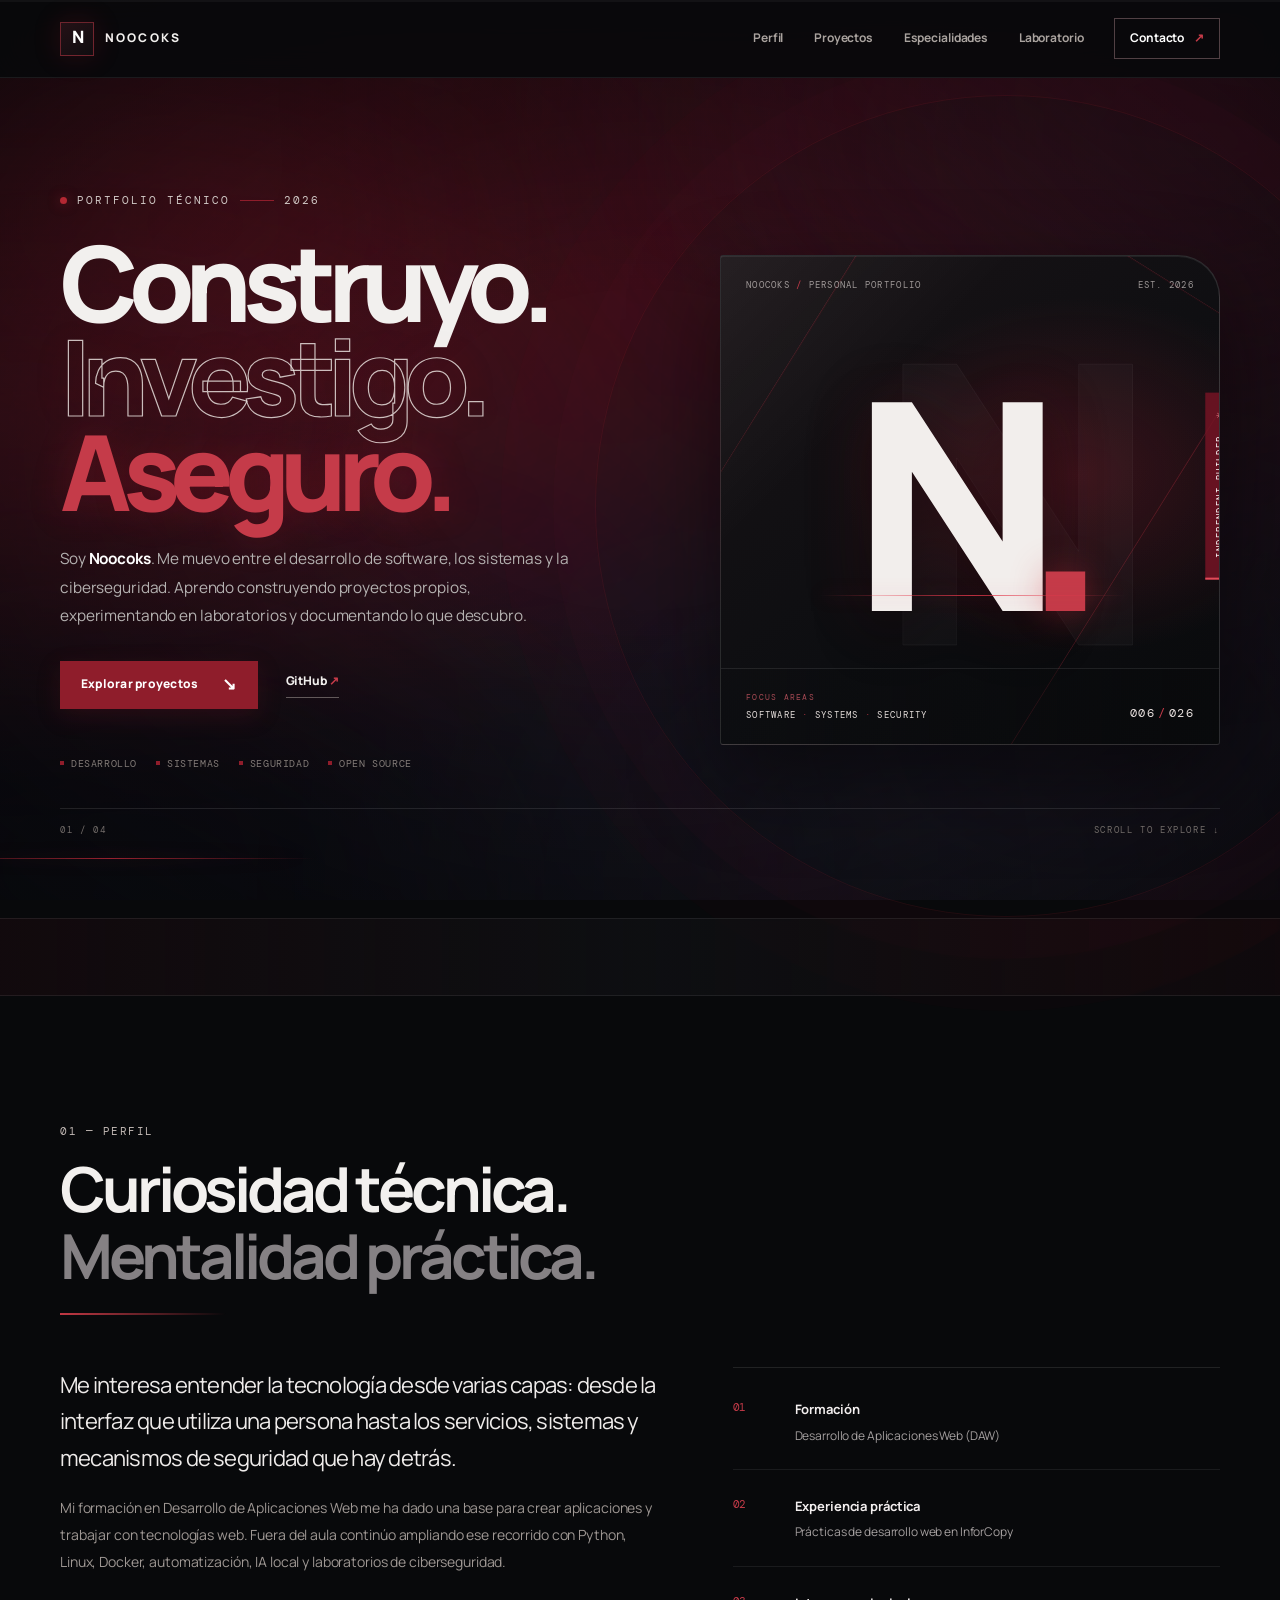
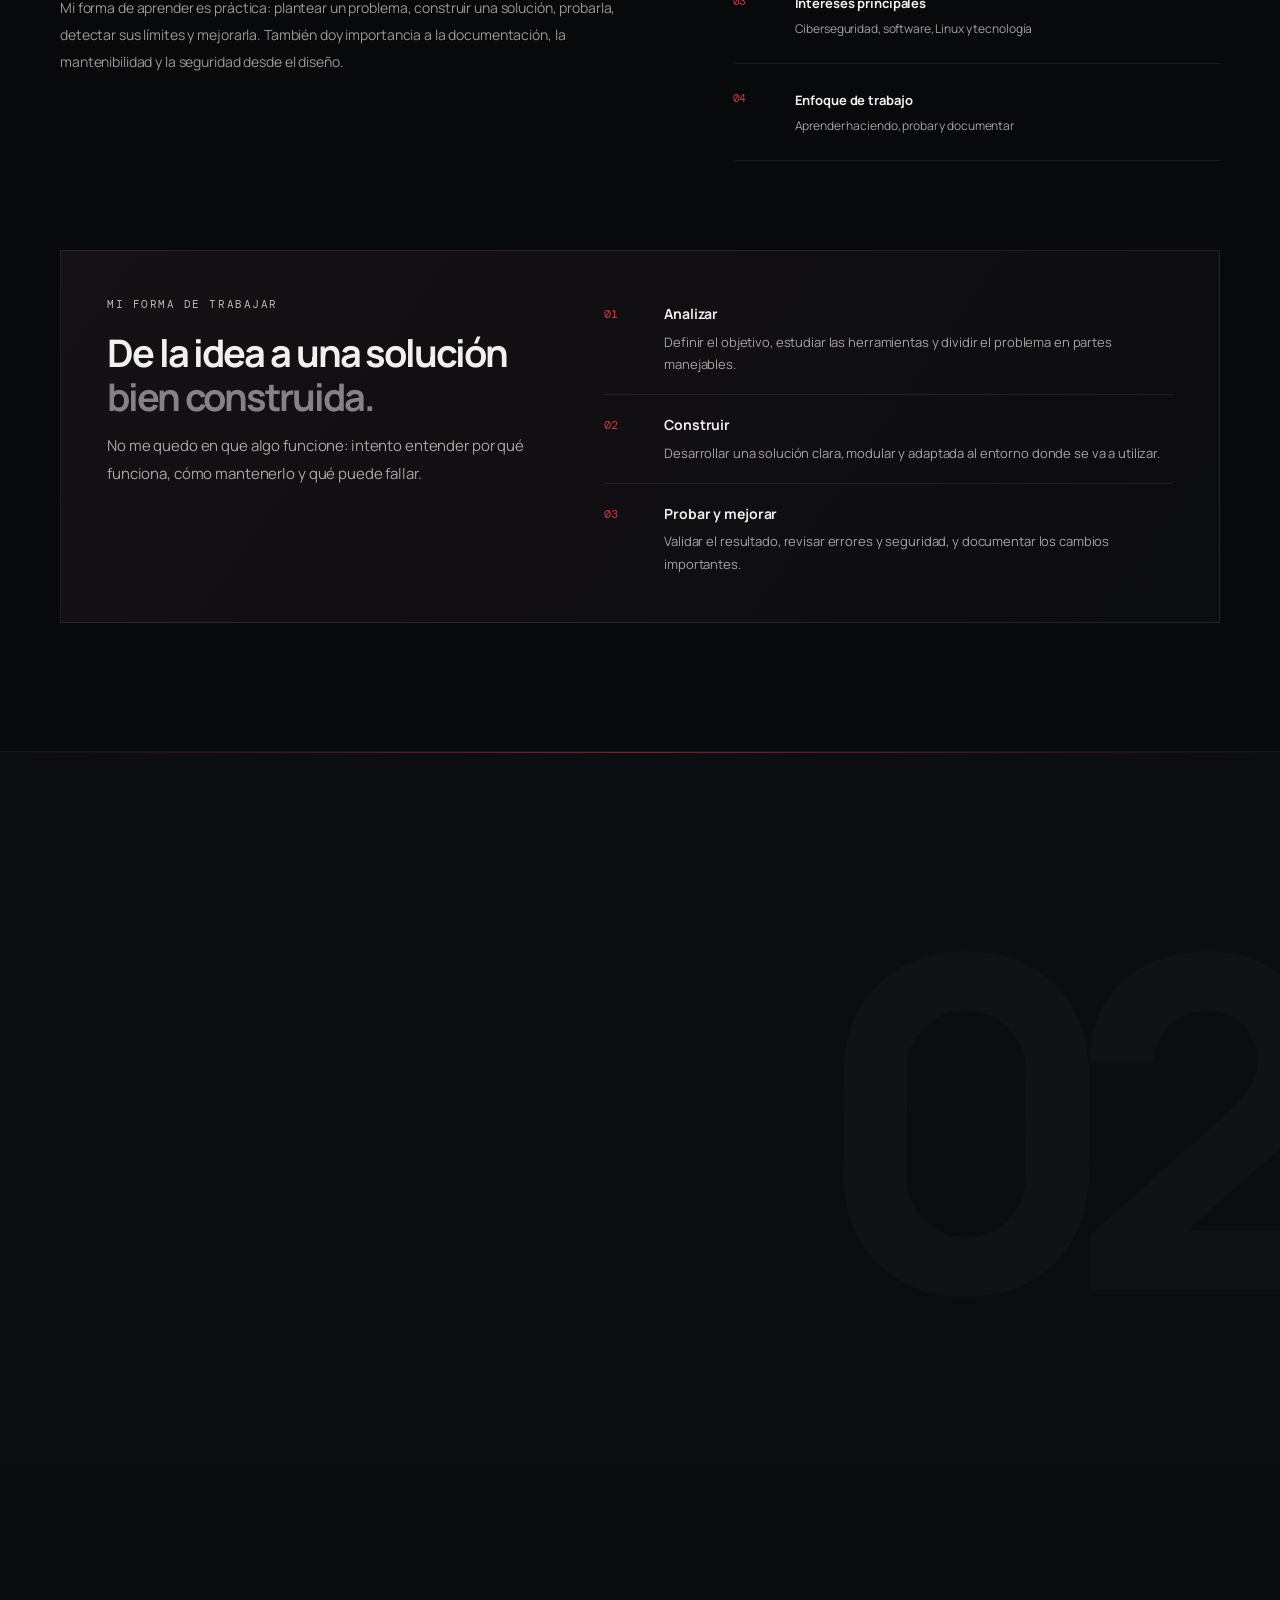
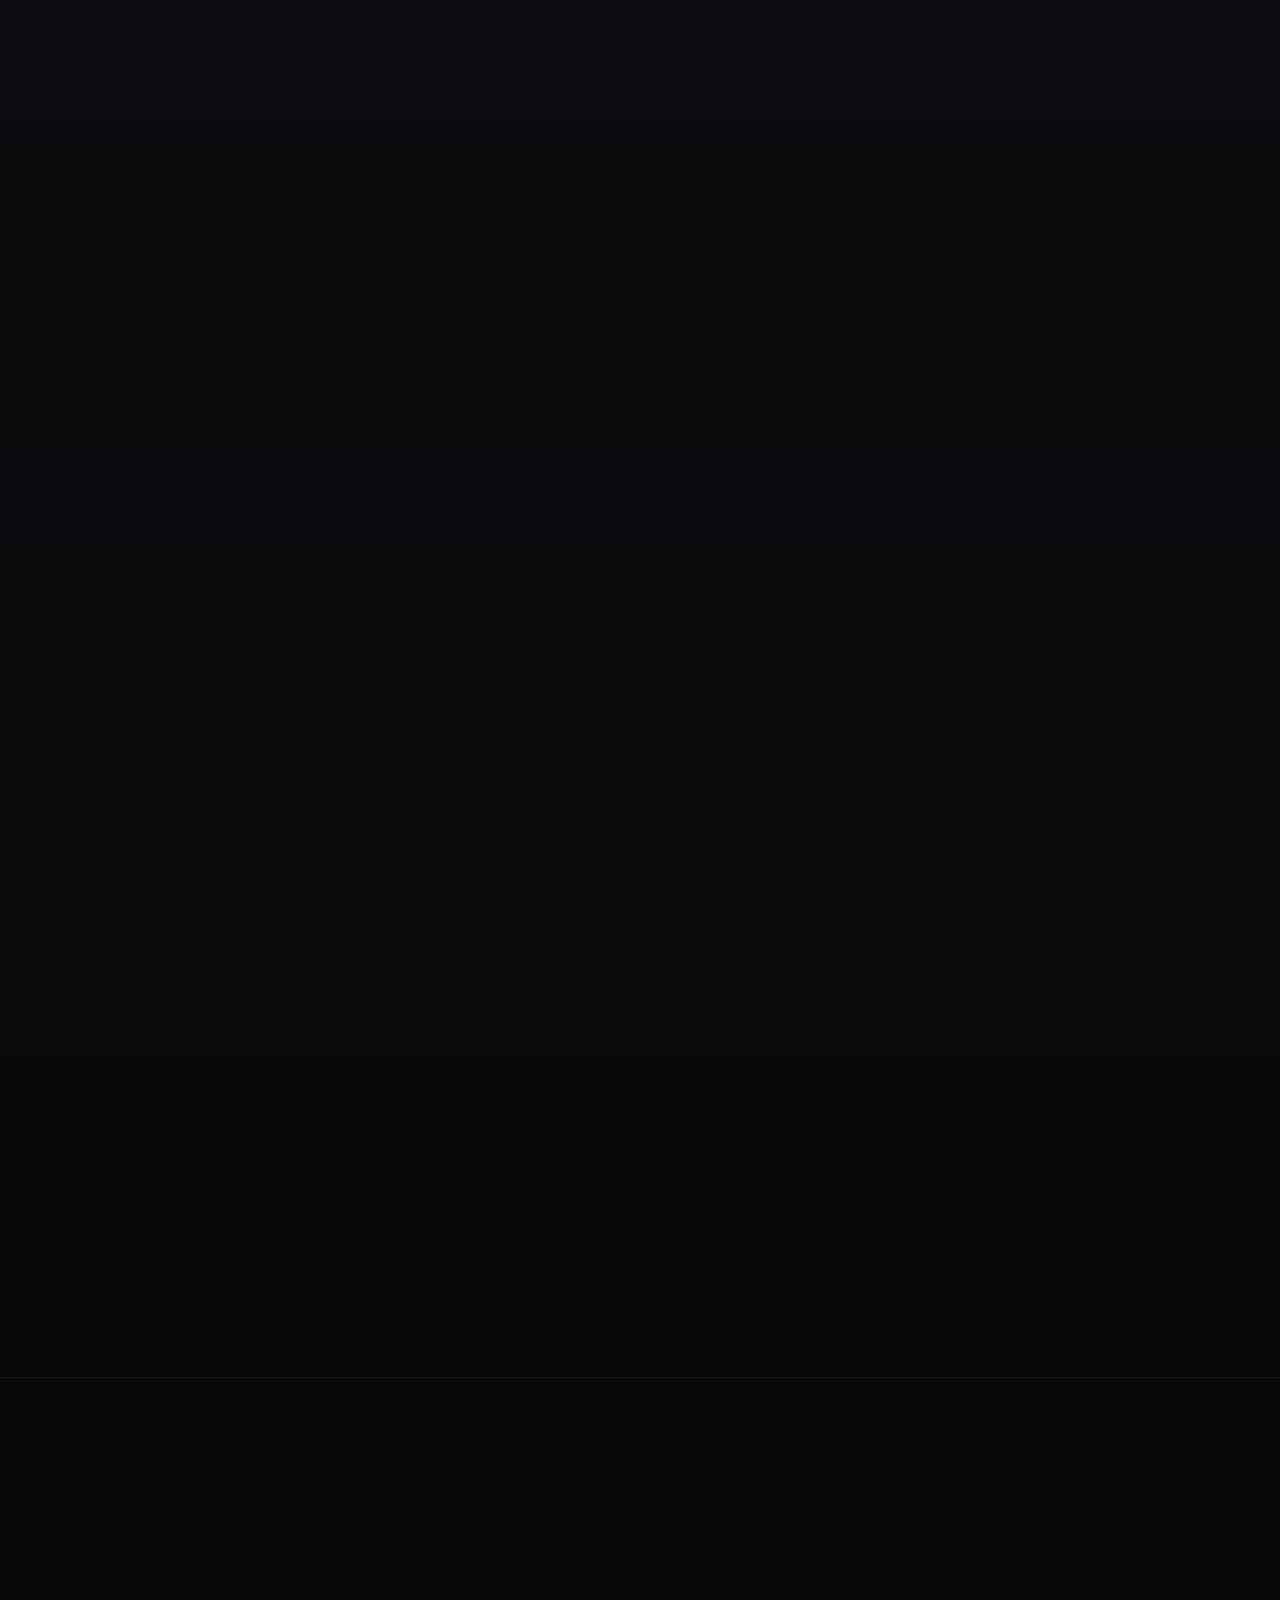
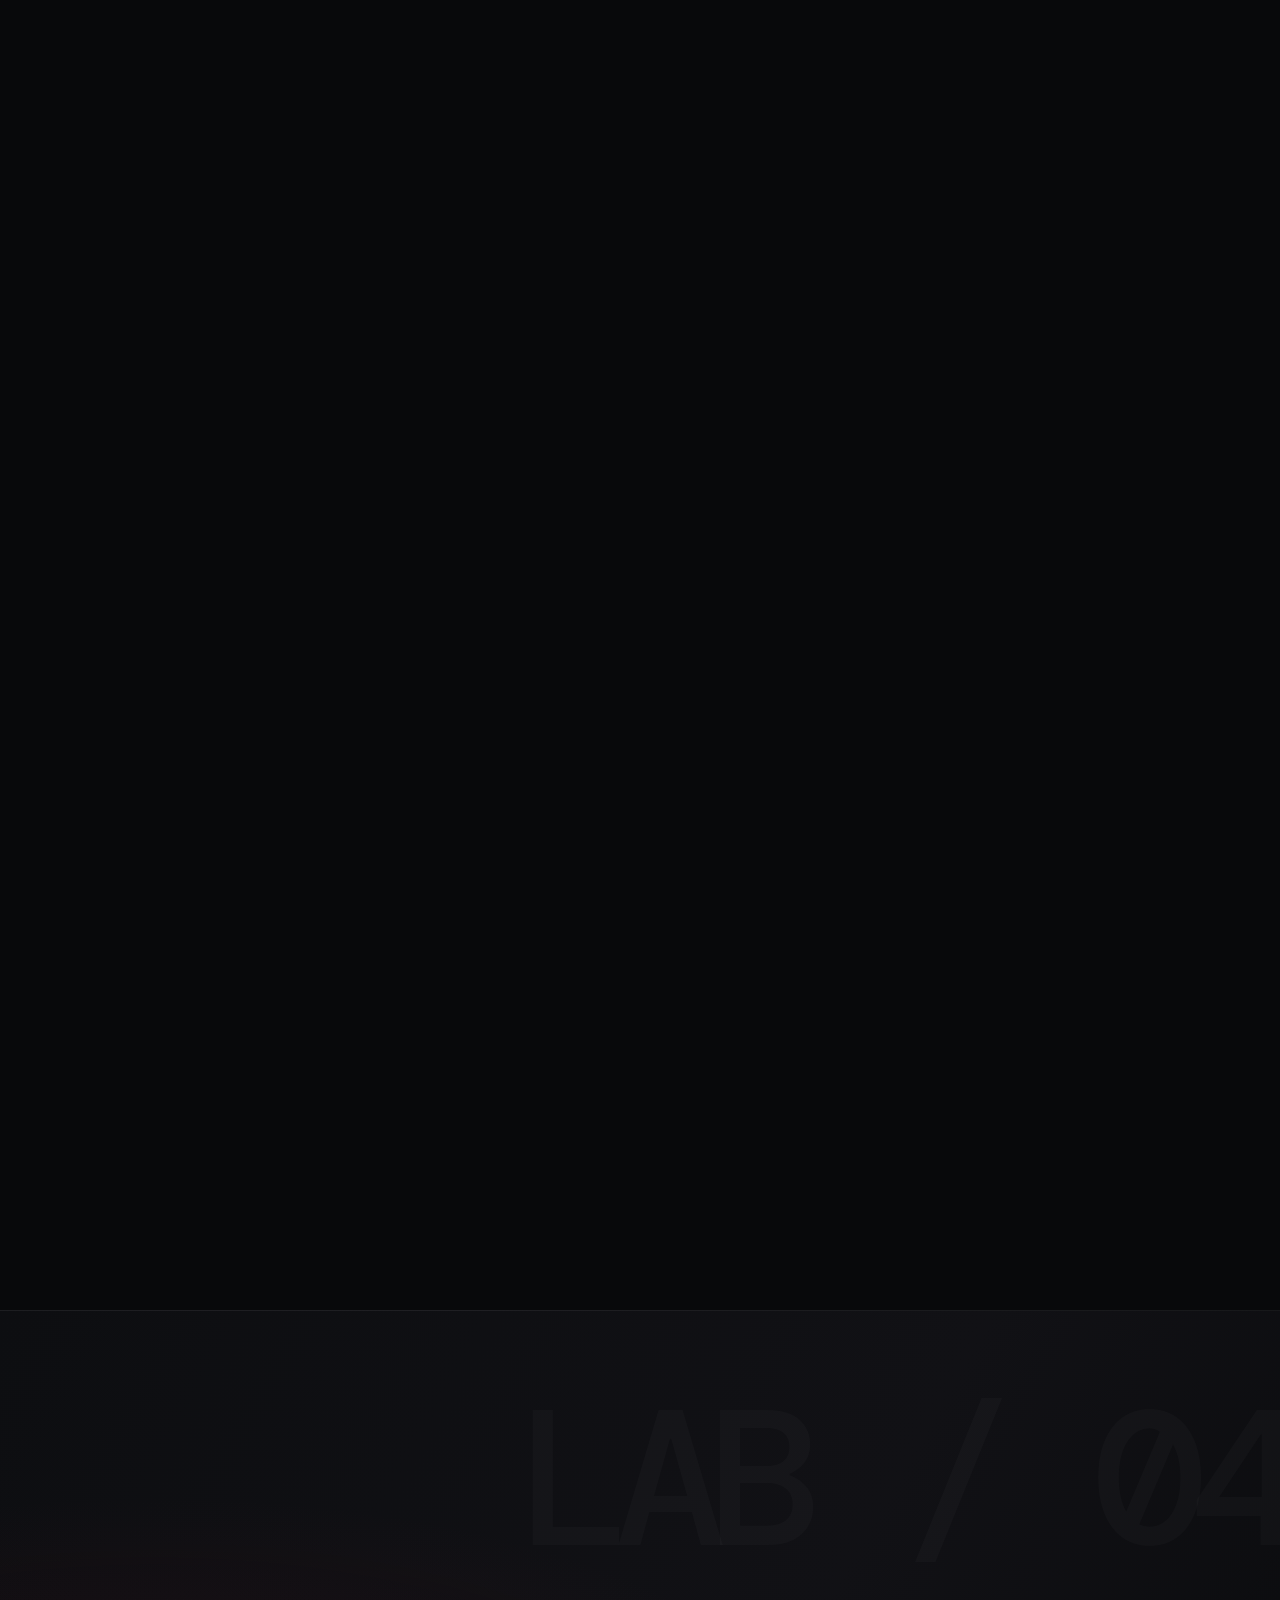
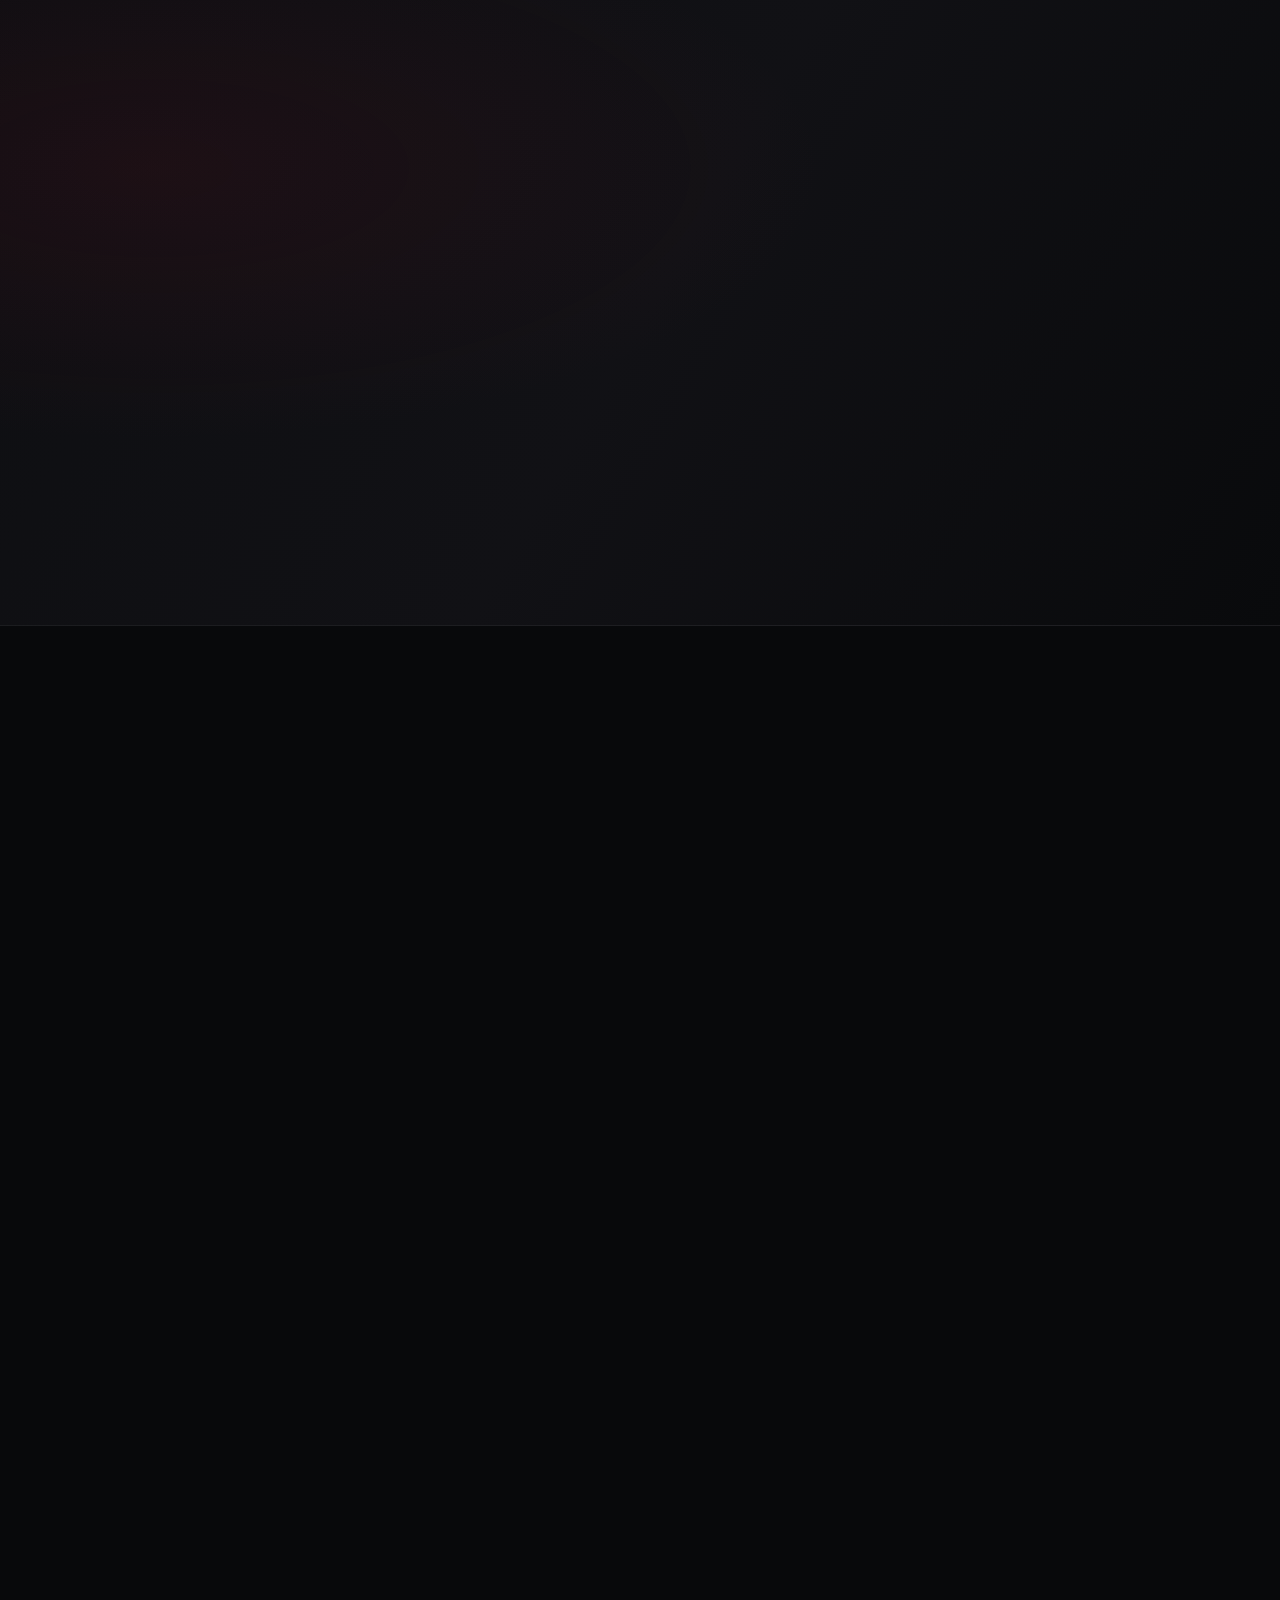
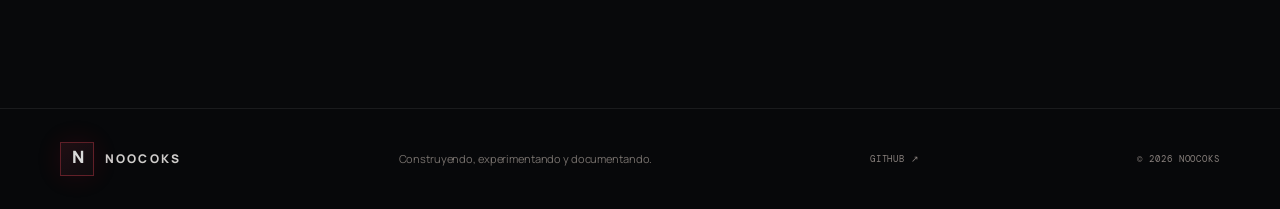
==== commit 43f0cb5f: "Update index number from 001/026 to 006/026" ====
--- a/index.html
+++ b/index.html
@@ -46,7 +46,7 @@
         <div class="hero-visual-ribbon">INDEPENDENT BUILDER <span>✳</span></div>
         <div class="hero-visual-bottom">
           <div><span>FOCUS AREAS</span><strong>SOFTWARE <i>·</i> SYSTEMS <i>·</i> SECURITY</strong></div>
-          <b>001<span>/</span>026</b>
+          <b>006<span>/</span>026</b>
         </div>
       </div>
       <div class="hero-index"><span>01 / 04</span><span>SCROLL TO EXPLORE ↓</span></div>
@@ -122,4 +122,4 @@
   <footer class="site-footer"><div class="container footer-inner"><a class="brand" href="#inicio"><span class="brand-mark">N<span>.</span></span><span>NOOCOKS</span></a><p>Construyendo, experimentando y documentando.</p><a href="https://github.com/Noocoks" target="_blank" rel="noopener noreferrer">GITHUB ↗</a><span class="copyright">© <span id="year">2026</span> NOOCOKS</span></div></footer>
   <script src="assets/js/main.js" defer></script>
 </body>
-</html>+</html>
--- a/assets/css/style.css
+++ b/assets/css/style.css
@@ -4106,3 +4106,168 @@
 .project-art.brand-art .art-bottom {
   display:none;
 }
+
+
+/* HERO REWORK — replace the dated orbital badge with a bold editorial identity panel */
+.hero {
+  min-height:min(820px,calc(100svh - 78px));
+  padding-top:clamp(82px,9vw,126px);
+  padding-bottom:82px;
+  column-gap:clamp(34px,5vw,76px);
+}
+.hero-copy { max-width:660px; }
+.hero-copy>.eyebrow { color:#d0c8c5; letter-spacing:.18em; }
+.hero h1 {
+  font-size:clamp(66px,8.2vw,112px);
+  line-height:.9;
+  letter-spacing:-.09em;
+  margin-top:28px;
+  margin-bottom:27px;
+}
+.hero h1 .outline { -webkit-text-stroke:1.2px rgba(245,239,236,.78); }
+.hero-lead {
+  max-width:520px;
+  font-size:clamp(14px,1.2vw,16px);
+  line-height:1.85;
+}
+.hero-visual {
+  height:clamp(390px,39vw,490px);
+  max-width:500px;
+  width:100%;
+  justify-self:end;
+  position:relative;
+  display:flex;
+  flex-direction:column;
+  justify-content:space-between;
+  overflow:hidden;
+  isolation:isolate;
+  border:1px solid rgba(255,255,255,.13);
+  border-radius:3px 42px 3px 3px;
+  background:
+    linear-gradient(135deg,rgba(255,255,255,.055),transparent 30%),
+    radial-gradient(ellipse at 72% 45%,rgba(155,25,45,.30),transparent 47%),
+    linear-gradient(145deg,#191316 0%,#0d0e11 58%,#090a0c 100%);
+  box-shadow:0 34px 90px rgba(0,0,0,.48),inset 0 1px rgba(255,255,255,.07);
+}
+.hero-visual:before {
+  content:"";
+  position:absolute;
+  z-index:-1;
+  width:78%;
+  height:130%;
+  right:-19%;
+  top:-14%;
+  border:1px solid rgba(225,66,83,.22);
+  transform:rotate(32deg);
+  background:linear-gradient(145deg,rgba(158,25,44,.12),transparent 65%);
+  box-shadow:0 0 0 26px rgba(174,29,49,.025),0 0 0 68px rgba(174,29,49,.018);
+}
+.hero-visual:after {
+  content:"";
+  position:absolute;
+  z-index:4;
+  inset:0;
+  pointer-events:none;
+  background:linear-gradient(115deg,transparent 25%,rgba(255,255,255,.055) 48%,transparent 58%);
+  transform:translateX(-130%);
+  animation:heroPanelGlint 9s ease-in-out infinite;
+}
+@keyframes heroPanelGlint {
+  0%,35% { transform:translateX(-130%); }
+  75%,100% { transform:translateX(130%); }
+}
+.hero-visual-top,.hero-visual-bottom {
+  position:relative;
+  z-index:5;
+  display:flex;
+  justify-content:space-between;
+  align-items:center;
+  gap:16px;
+  padding:23px 25px;
+  font:9px var(--mono);
+  letter-spacing:.14em;
+  color:rgba(230,222,220,.65);
+}
+.hero-visual-top i,.hero-visual-bottom i { color:var(--red-bright); font-style:normal; }
+.hero-monogram {
+  position:absolute;
+  inset:12% 7% 12% 10%;
+  display:grid;
+  place-items:center;
+  isolation:isolate;
+}
+.monogram-ghost {
+  position:absolute;
+  z-index:-1;
+  left:50%;
+  top:49%;
+  transform:translate(-46%,-50%);
+  font:900 clamp(250px,32vw,390px)/.8 var(--font);
+  letter-spacing:-.16em;
+  color:rgba(255,255,255,.025);
+  -webkit-text-stroke:1px rgba(255,255,255,.045);
+}
+.hero-monogram strong {
+  position:relative;
+  display:block;
+  margin-left:-.12em;
+  font:800 clamp(190px,24vw,290px)/.8 var(--font);
+  letter-spacing:-.15em;
+  color:#f2eeec;
+  text-shadow:0 18px 55px rgba(0,0,0,.45),0 0 70px rgba(193,34,54,.18);
+}
+.hero-monogram strong span {
+  color:var(--red-bright);
+  text-shadow:0 0 34px rgba(209,43,56,.42);
+}
+.monogram-cut {
+  position:absolute;
+  width:74%;
+  height:1px;
+  left:12%;
+  bottom:24%;
+  background:linear-gradient(90deg,transparent,rgba(226,55,73,.8),transparent);
+  box-shadow:0 0 18px rgba(226,55,73,.45);
+}
+.hero-visual-ribbon {
+  position:absolute;
+  z-index:5;
+  right:-1px;
+  top:44%;
+  padding:9px 17px 9px 20px;
+  background:rgba(117,20,36,.84);
+  color:#fff;
+  font:9px var(--mono);
+  letter-spacing:.16em;
+  transform:rotate(-90deg) translateX(50%);
+  transform-origin:right center;
+  border-left:2px solid #e14b59;
+}
+.hero-visual-ribbon span { color:#ff9aa2; margin-left:10px; }
+.hero-visual-bottom {
+  align-items:flex-end;
+  border-top:1px solid rgba(255,255,255,.09);
+  background:linear-gradient(90deg,rgba(8,9,11,.12),rgba(8,9,11,.55));
+}
+.hero-visual-bottom div { display:grid; gap:7px; }
+.hero-visual-bottom div>span { color:#a64a54; font-size:8px; }
+.hero-visual-bottom strong { color:#e5dedb; font-size:9px; font-weight:400; }
+.hero-visual-bottom>b { color:#e9e1df; font-size:12px; font-weight:400; }
+.hero-visual-bottom>b span { color:var(--red-bright); padding-inline:3px; }
+.hero-index { margin-top:0; }
+@media(max-width:900px) {
+  .hero { min-height:0; padding-top:78px; }
+  .hero-visual { height:390px; }
+}
+@media(max-width:680px) {
+  .hero { padding-top:62px; gap:32px; }
+  .hero h1 { font-size:clamp(62px,14vw,88px); }
+  .hero-visual { height:340px; max-width:100%; border-top-right-radius:30px; }
+  .hero-visual-top,.hero-visual-bottom { padding:18px; font-size:8px; }
+  .hero-monogram strong { font-size:clamp(190px,48vw,260px); }
+  .monogram-ghost { font-size:clamp(240px,60vw,320px); }
+  .hero-visual-ribbon { font-size:8px; }
+}
+@media(prefers-reduced-motion:reduce) {
+  .hero-visual:after { animation:none!important; }
+}
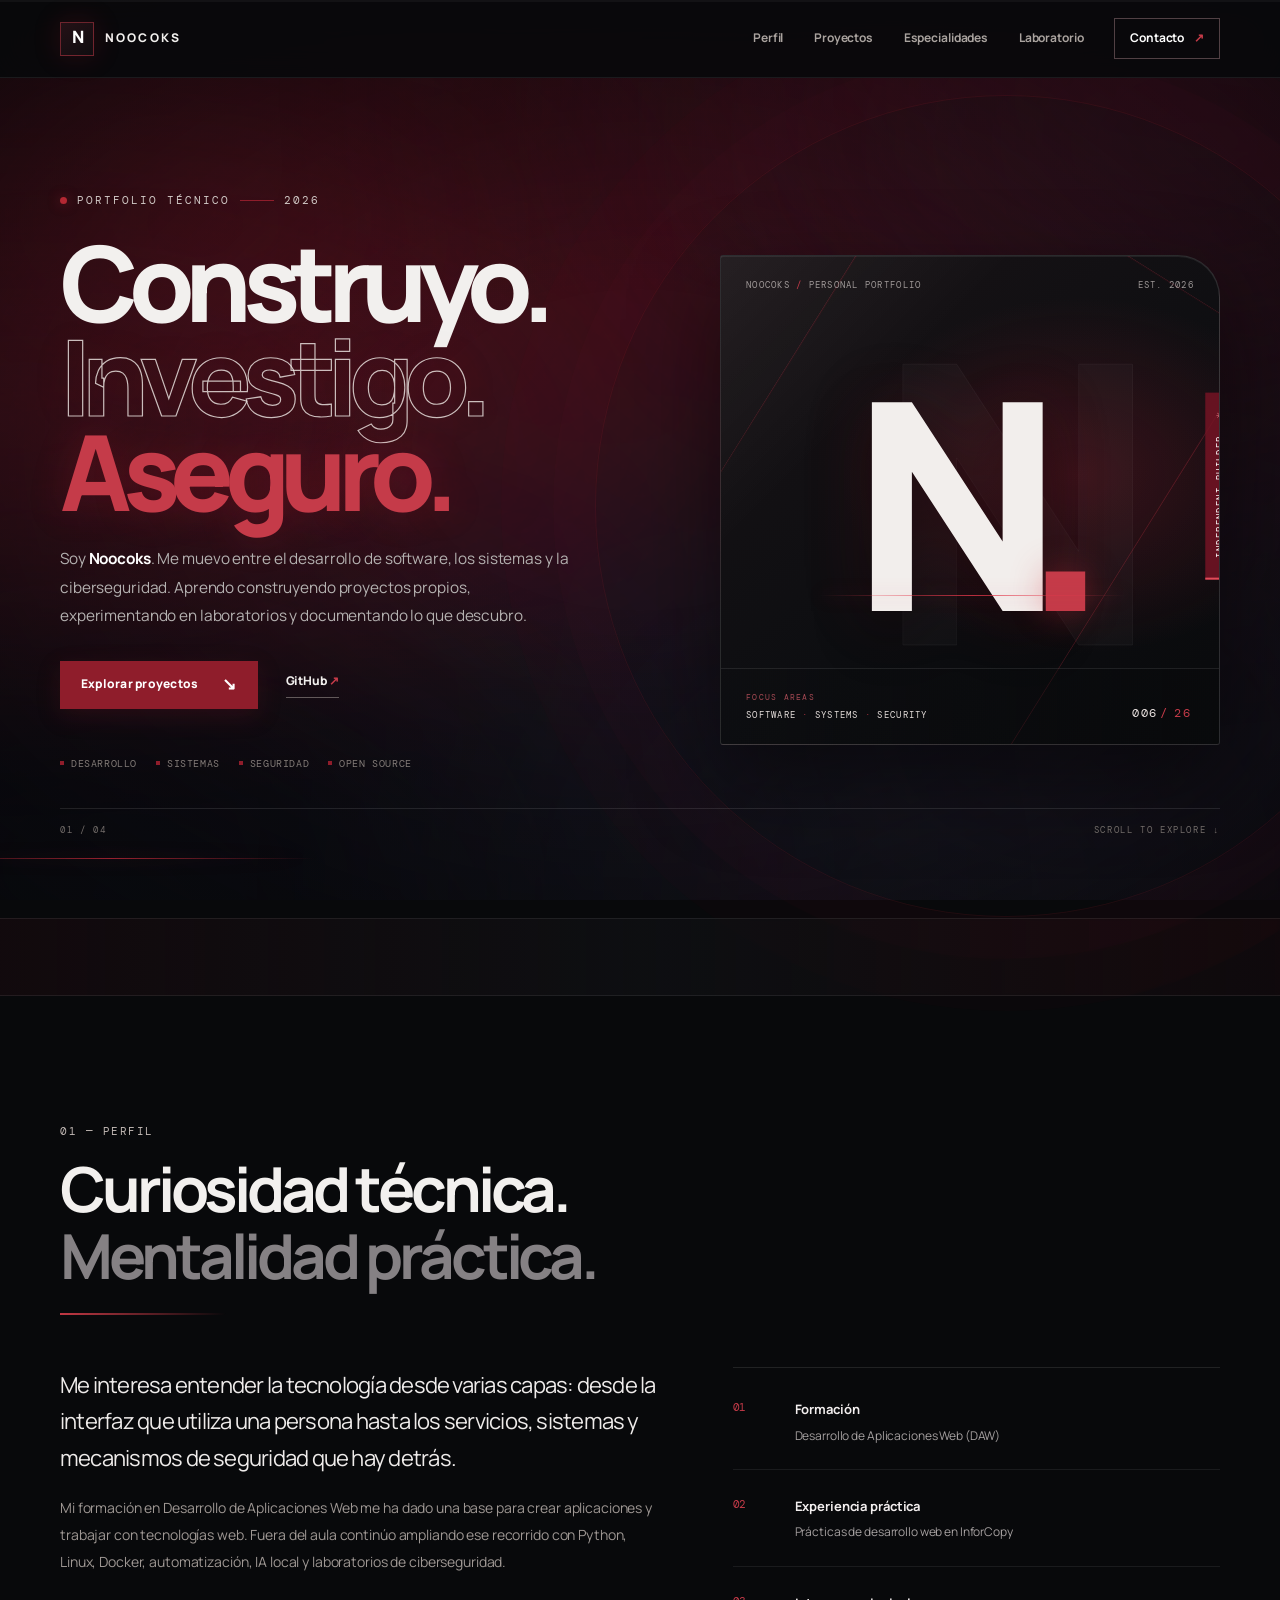
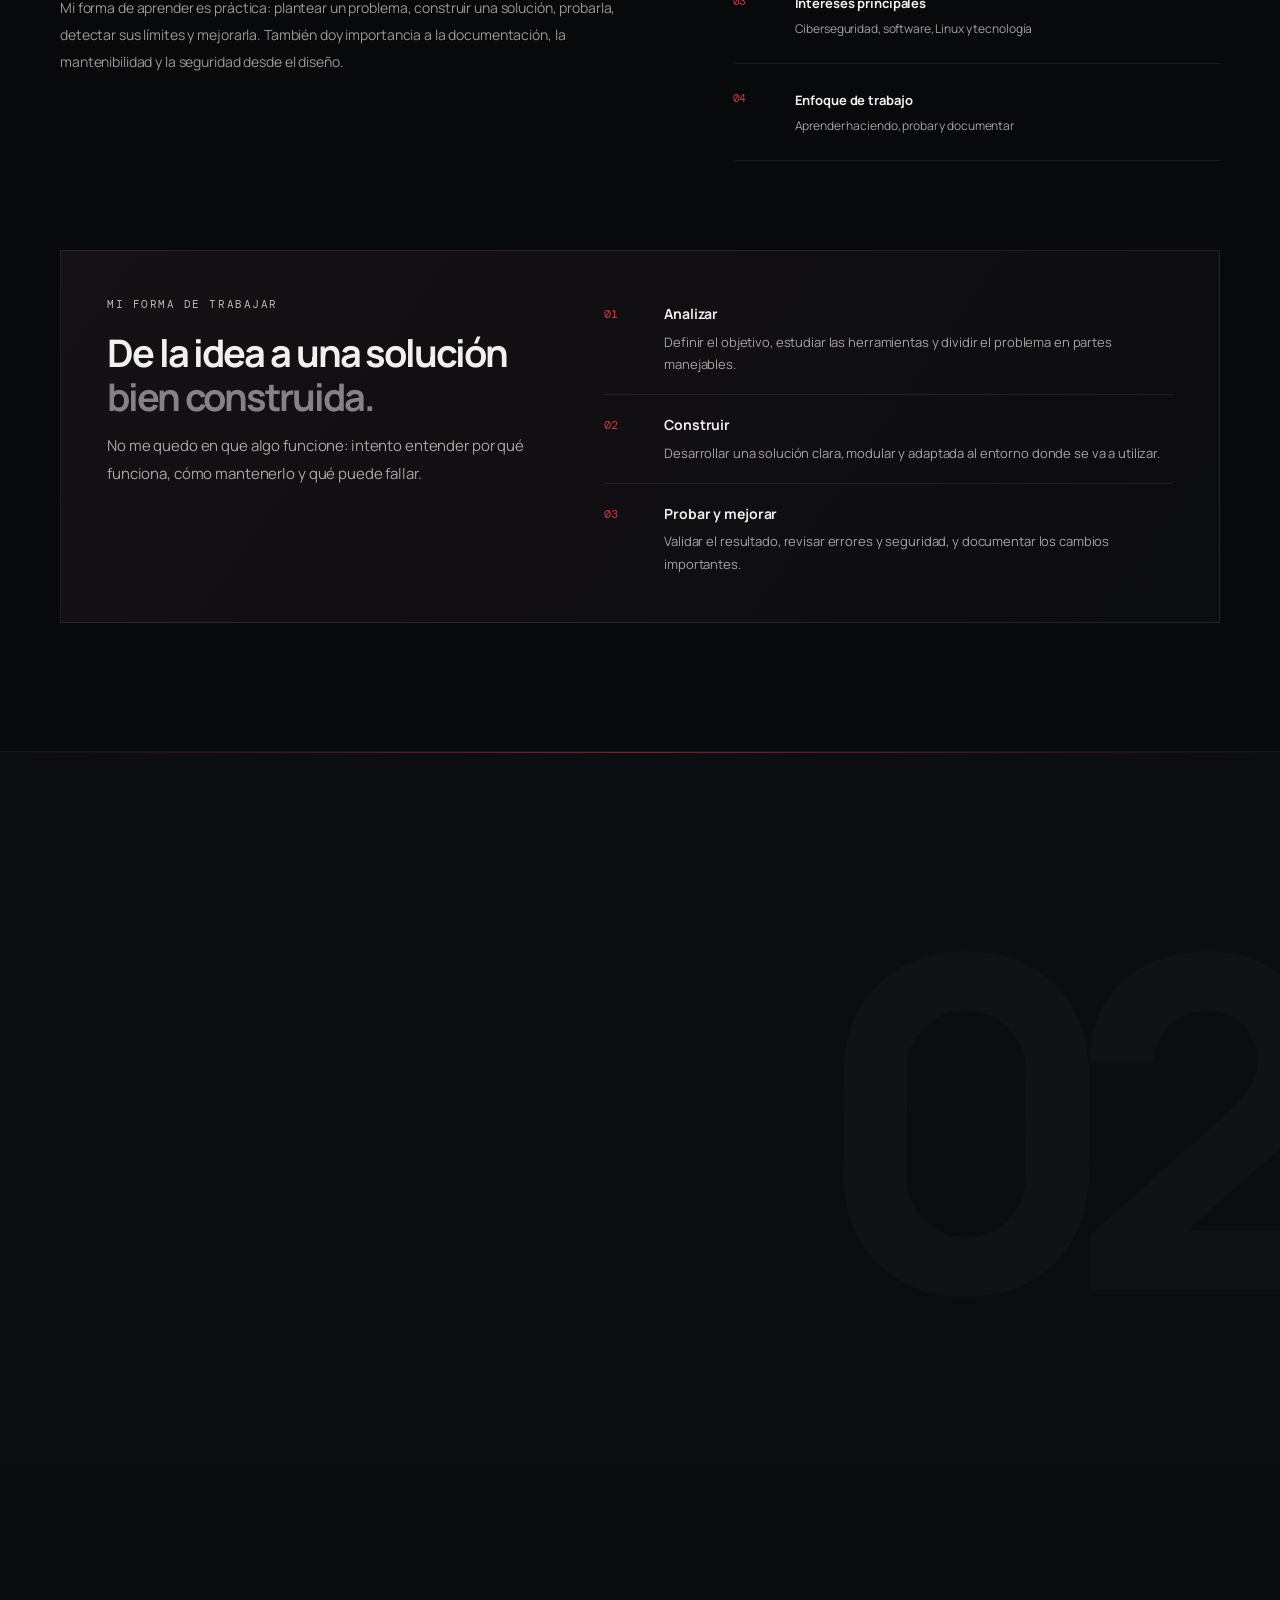
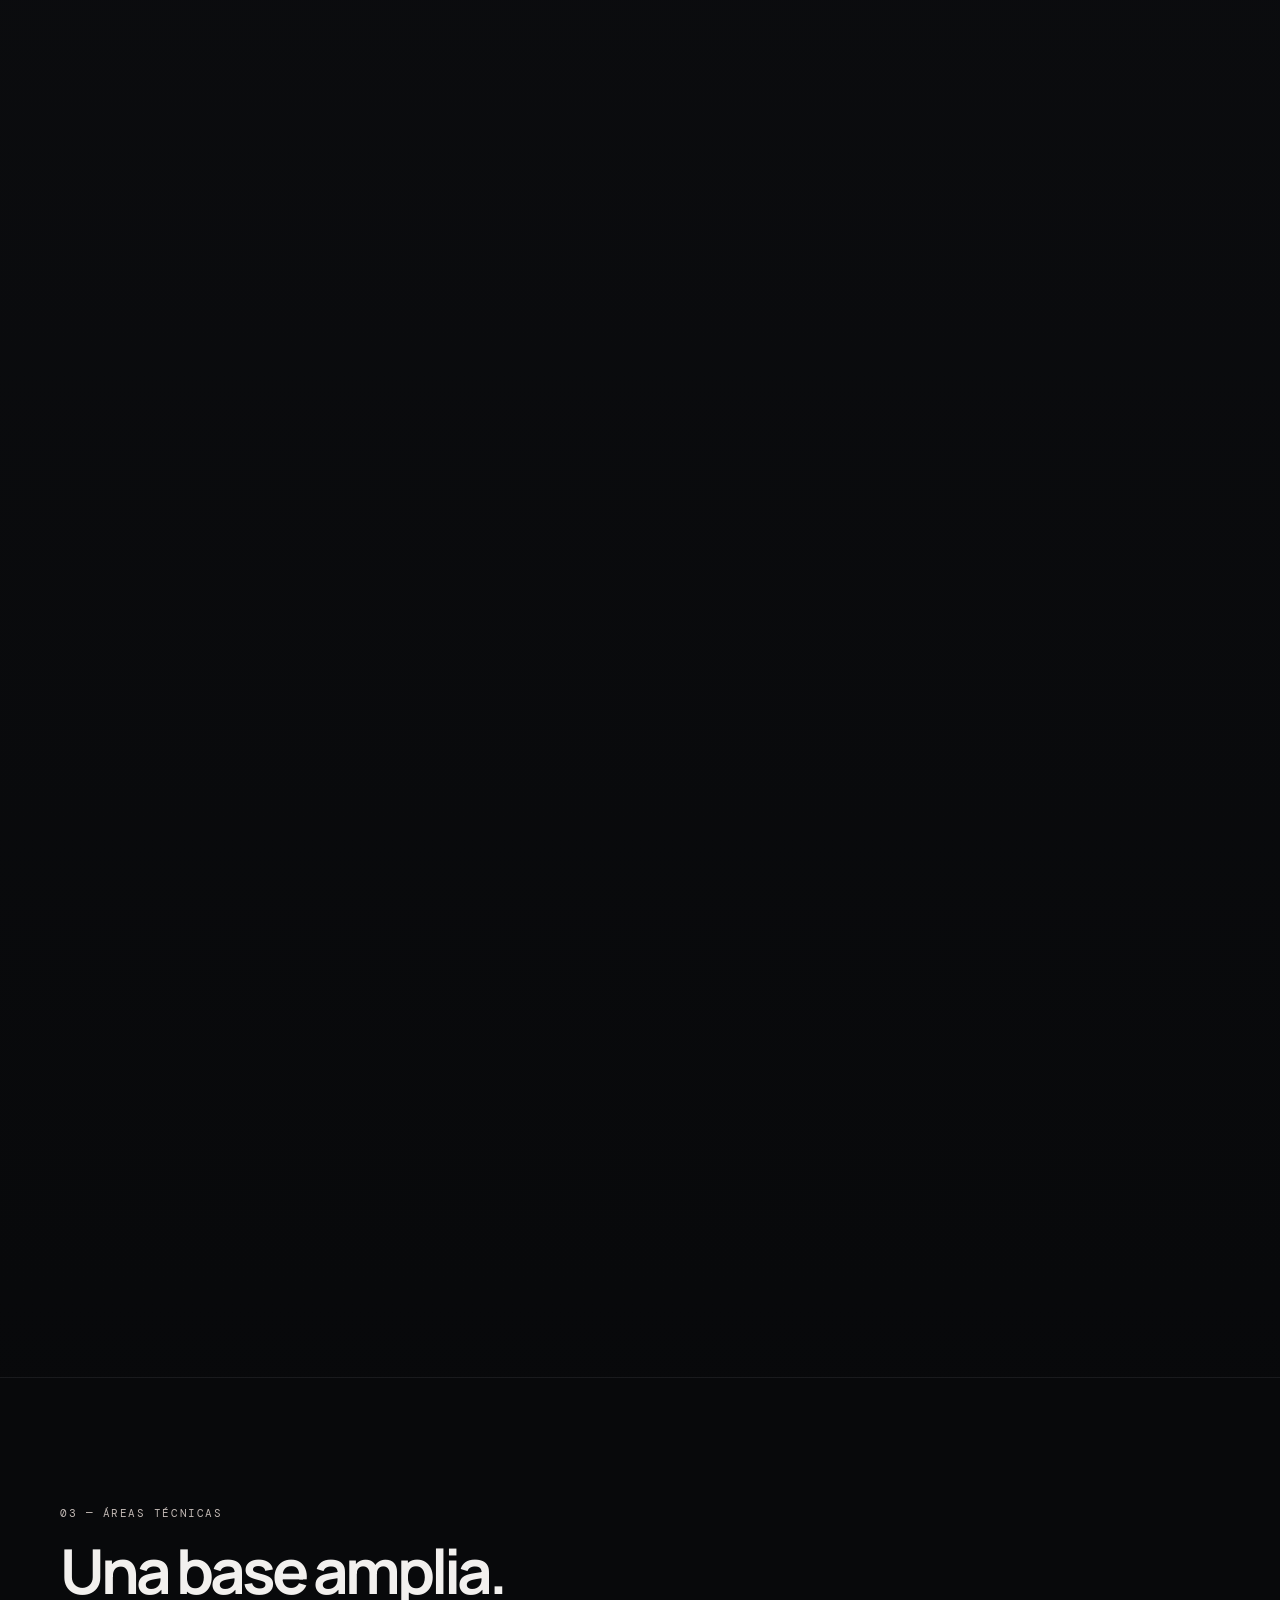
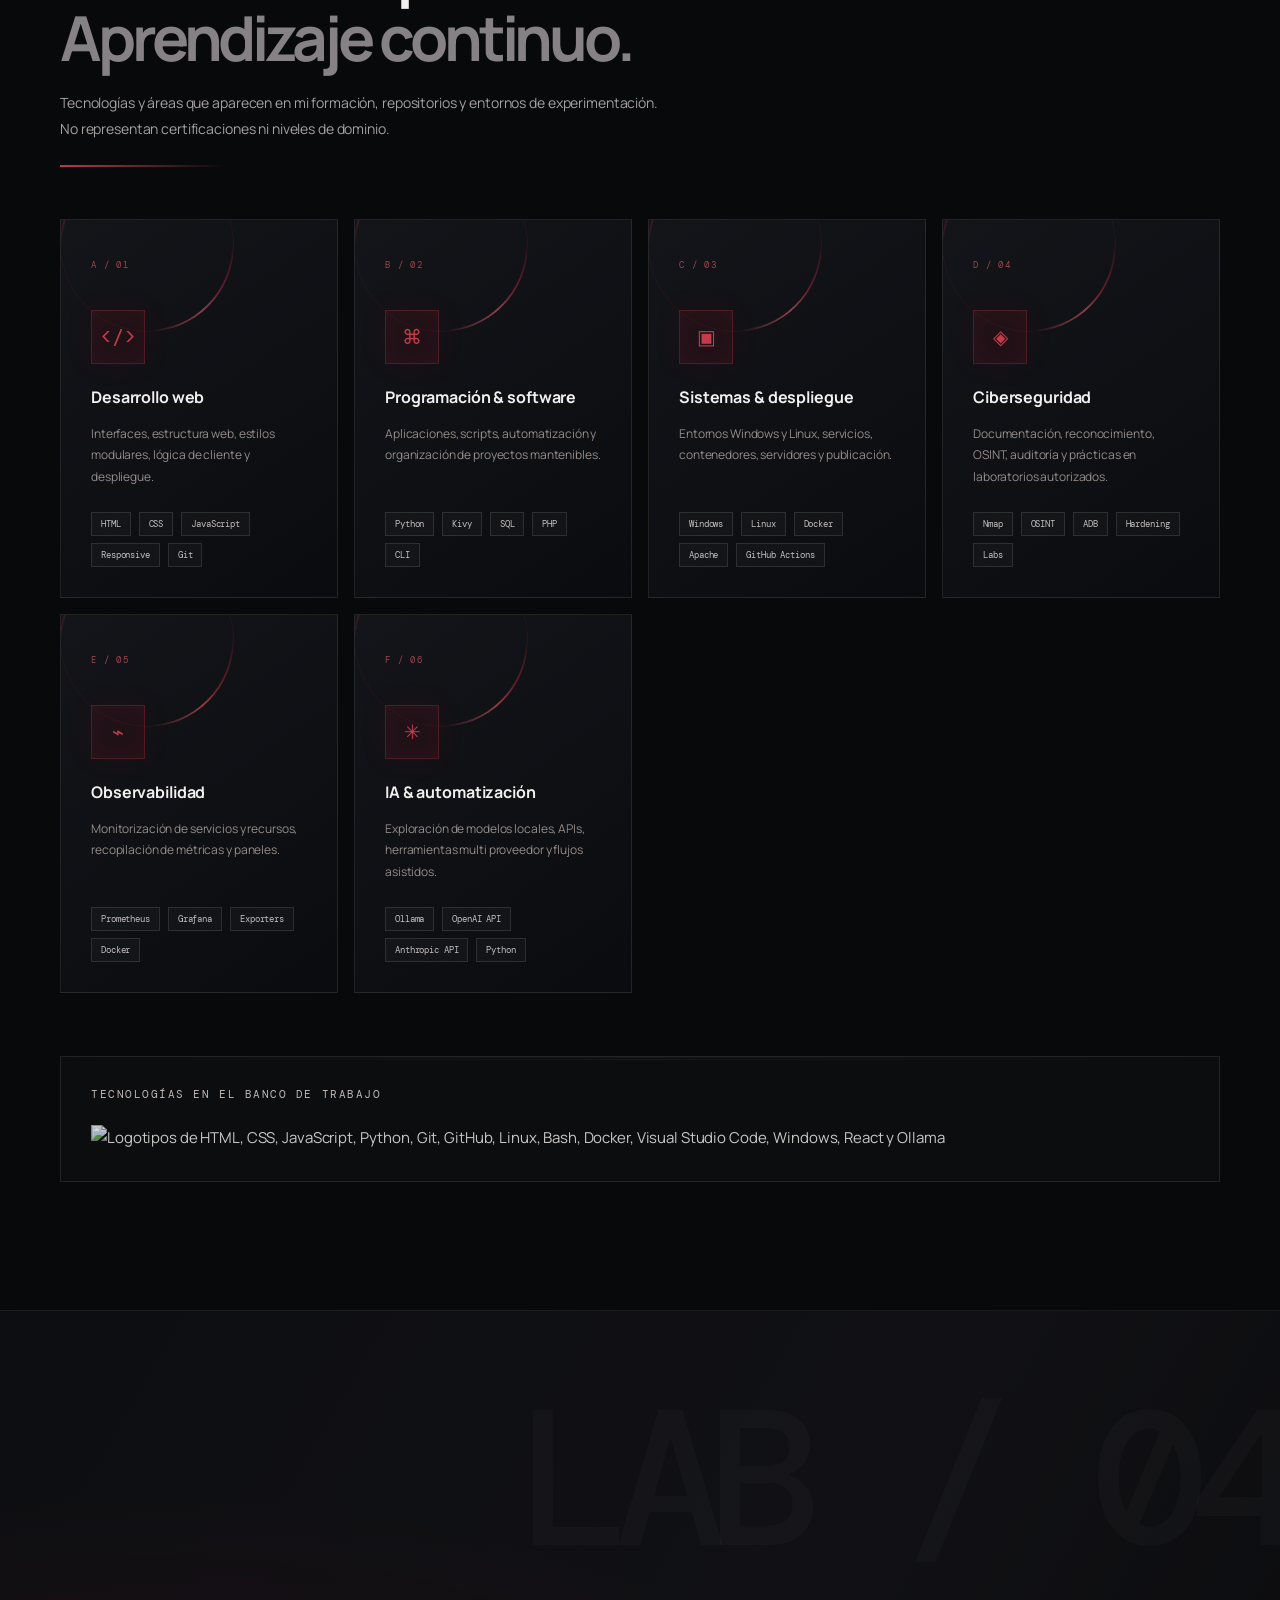
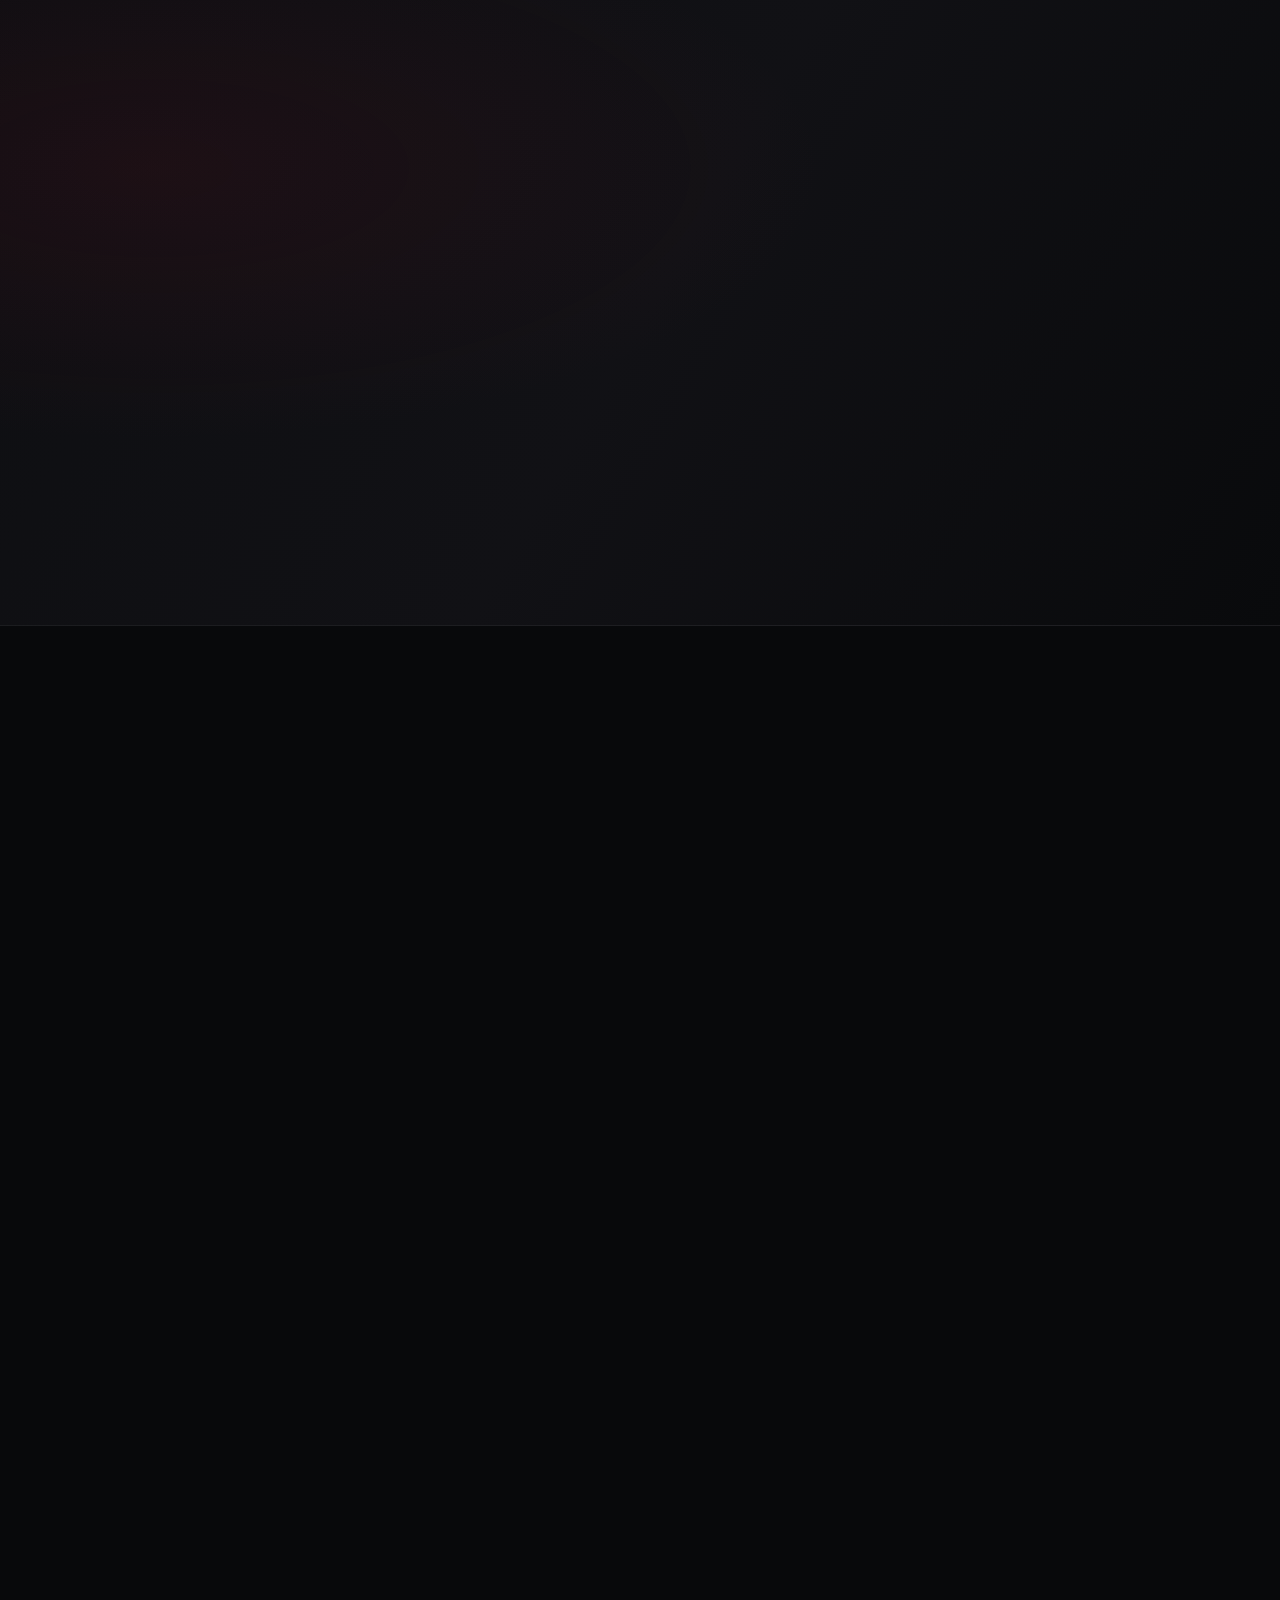
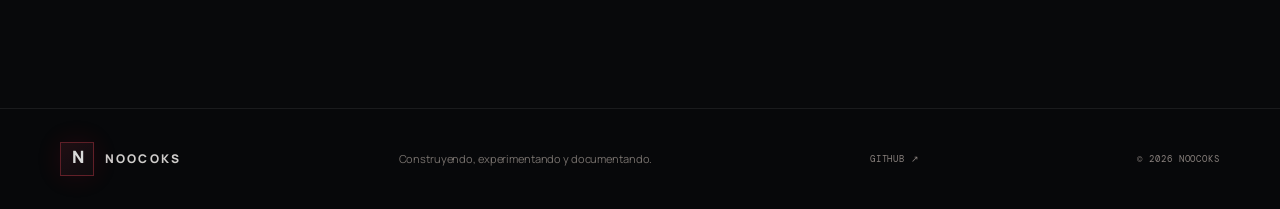
==== commit 6b2e4b61: "Make portfolio year labels update automatically" ====
--- a/index.html
+++ b/index.html
@@ -30,14 +30,14 @@
   <main id="contenido">
     <section class="hero container" id="inicio">
       <div class="hero-copy">
-        <p class="eyebrow"><span class="status-dot"></span> PORTFOLIO TÉCNICO <span class="eyebrow-line"></span> 2026</p>
+        <p class="eyebrow"><span class="status-dot"></span> PORTFOLIO TÉCNICO <span class="eyebrow-line"></span> <span data-current-year>2026</span></p>
         <h1>Construyo.<br><span class="outline">Investigo.</span><br><span class="accent">Aseguro.</span></h1>
         <p class="hero-lead">Soy <strong>Noocoks</strong>. Me muevo entre el desarrollo de software, los sistemas y la ciberseguridad. Aprendo construyendo proyectos propios, experimentando en laboratorios y documentando lo que descubro.</p>
         <div class="hero-actions"><a class="button button-primary" href="#proyectos">Explorar proyectos <span>↘</span></a><a class="text-link" href="https://github.com/Noocoks" target="_blank" rel="noopener noreferrer">GitHub <span>↗</span></a></div>
         <div class="hero-meta"><span><i></i> Desarrollo</span><span><i></i> Sistemas</span><span><i></i> Seguridad</span><span><i></i> Open source</span></div>
       </div>
       <div class="hero-visual" aria-label="Identidad visual Noocoks">
-        <div class="hero-visual-top"><span>NOOCOKS <i>/</i> PERSONAL PORTFOLIO</span><span>EST. 2026</span></div>
+        <div class="hero-visual-top"><span>NOOCOKS <i>/</i> PERSONAL PORTFOLIO</span><span>EST. <span data-current-year>2026</span></span></div>
         <div class="hero-monogram" aria-hidden="true">
           <span class="monogram-ghost">N</span>
           <strong>N<span>.</span></strong>
@@ -46,7 +46,7 @@
         <div class="hero-visual-ribbon">INDEPENDENT BUILDER <span>✳</span></div>
         <div class="hero-visual-bottom">
           <div><span>FOCUS AREAS</span><strong>SOFTWARE <i>·</i> SYSTEMS <i>·</i> SECURITY</strong></div>
-          <b>006<span>/</span>026</b>
+          <b>006<span>/</span><span data-year-short>26</span></b>
         </div>
       </div>
       <div class="hero-index"><span>01 / 04</span><span>SCROLL TO EXPLORE ↓</span></div>
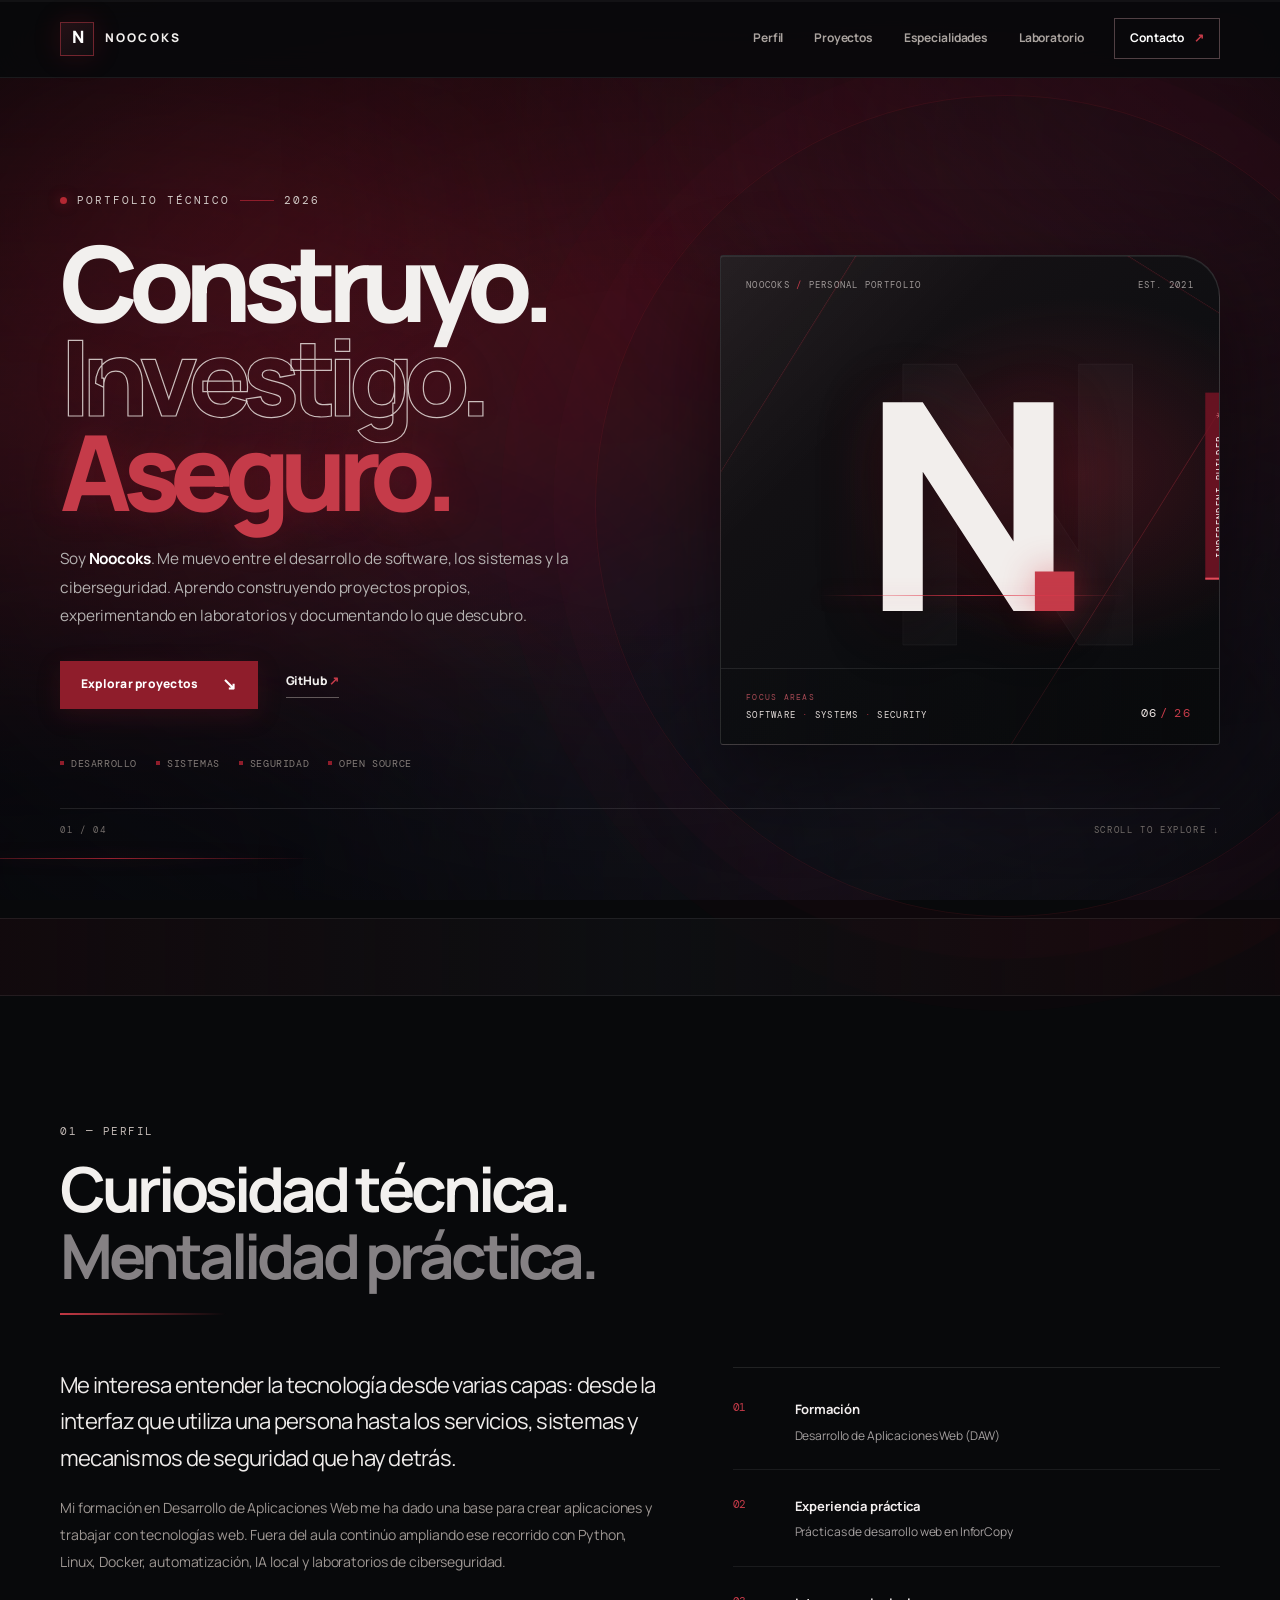
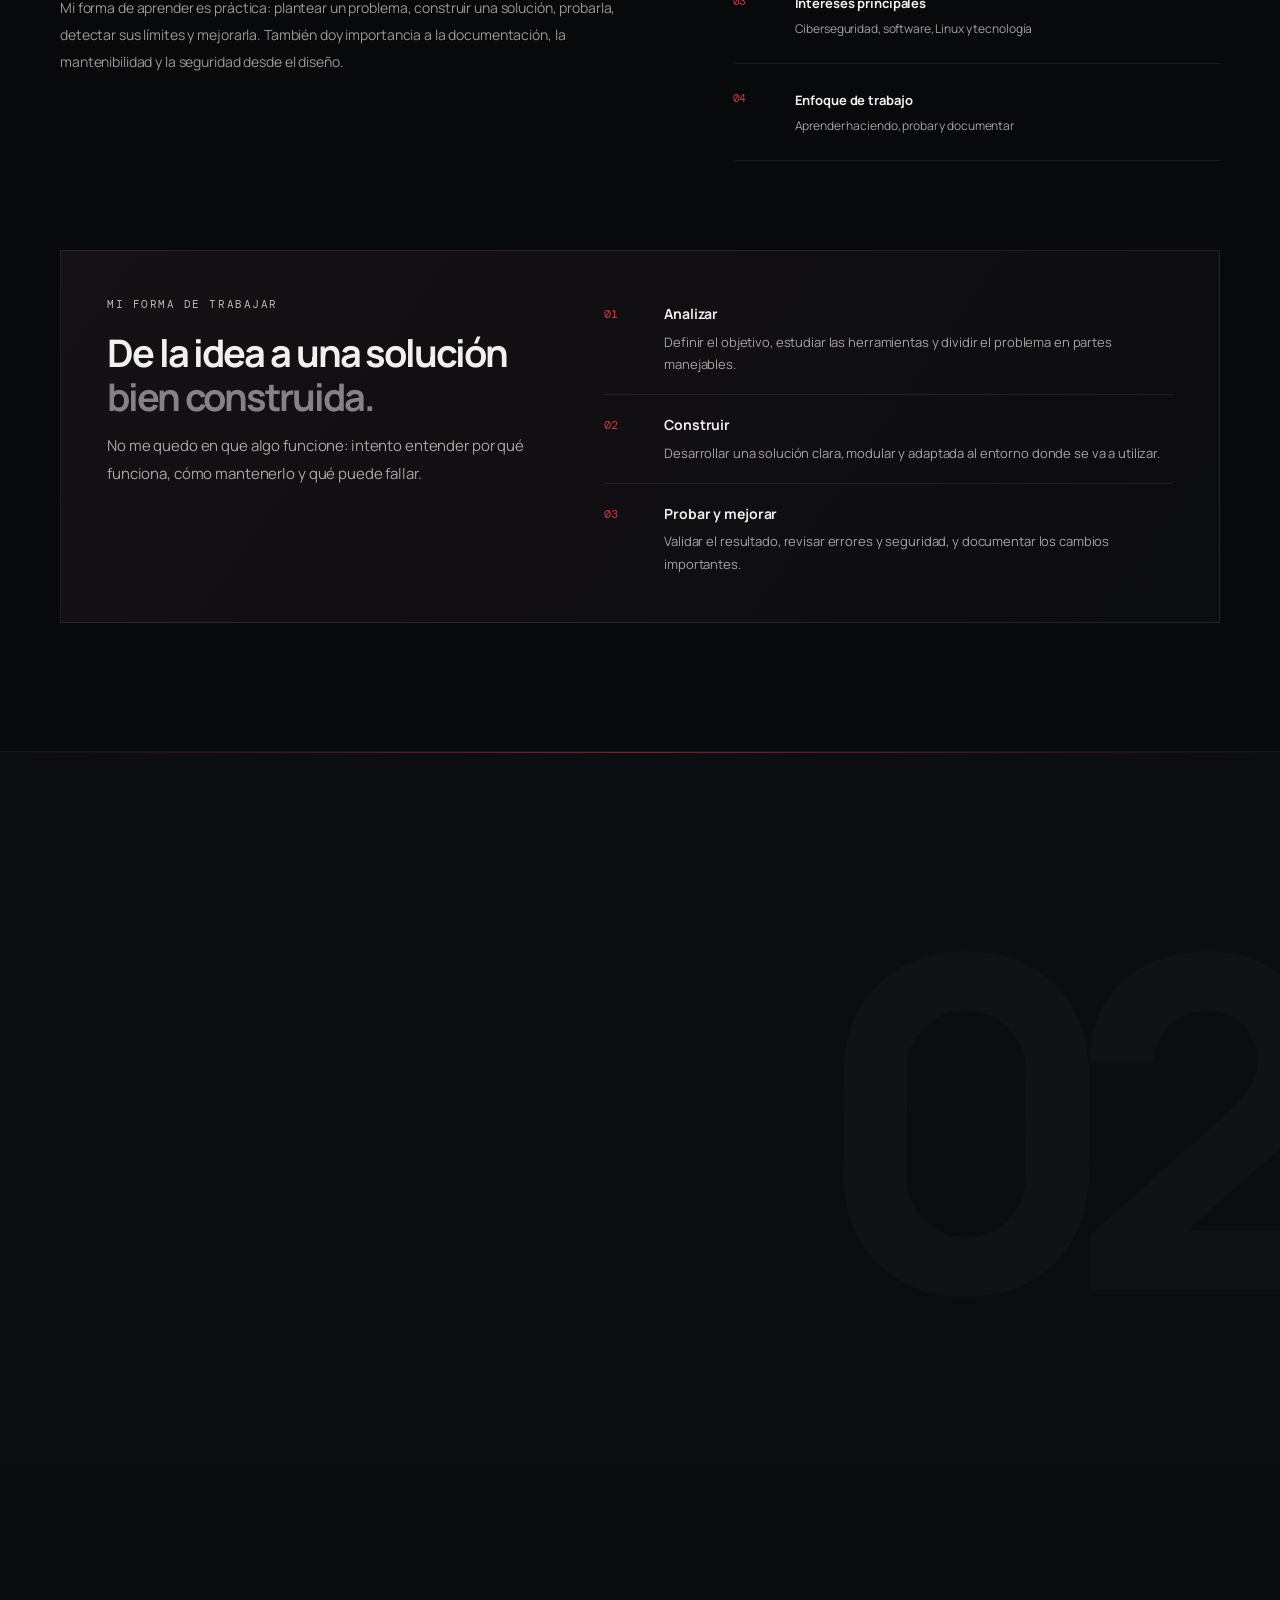
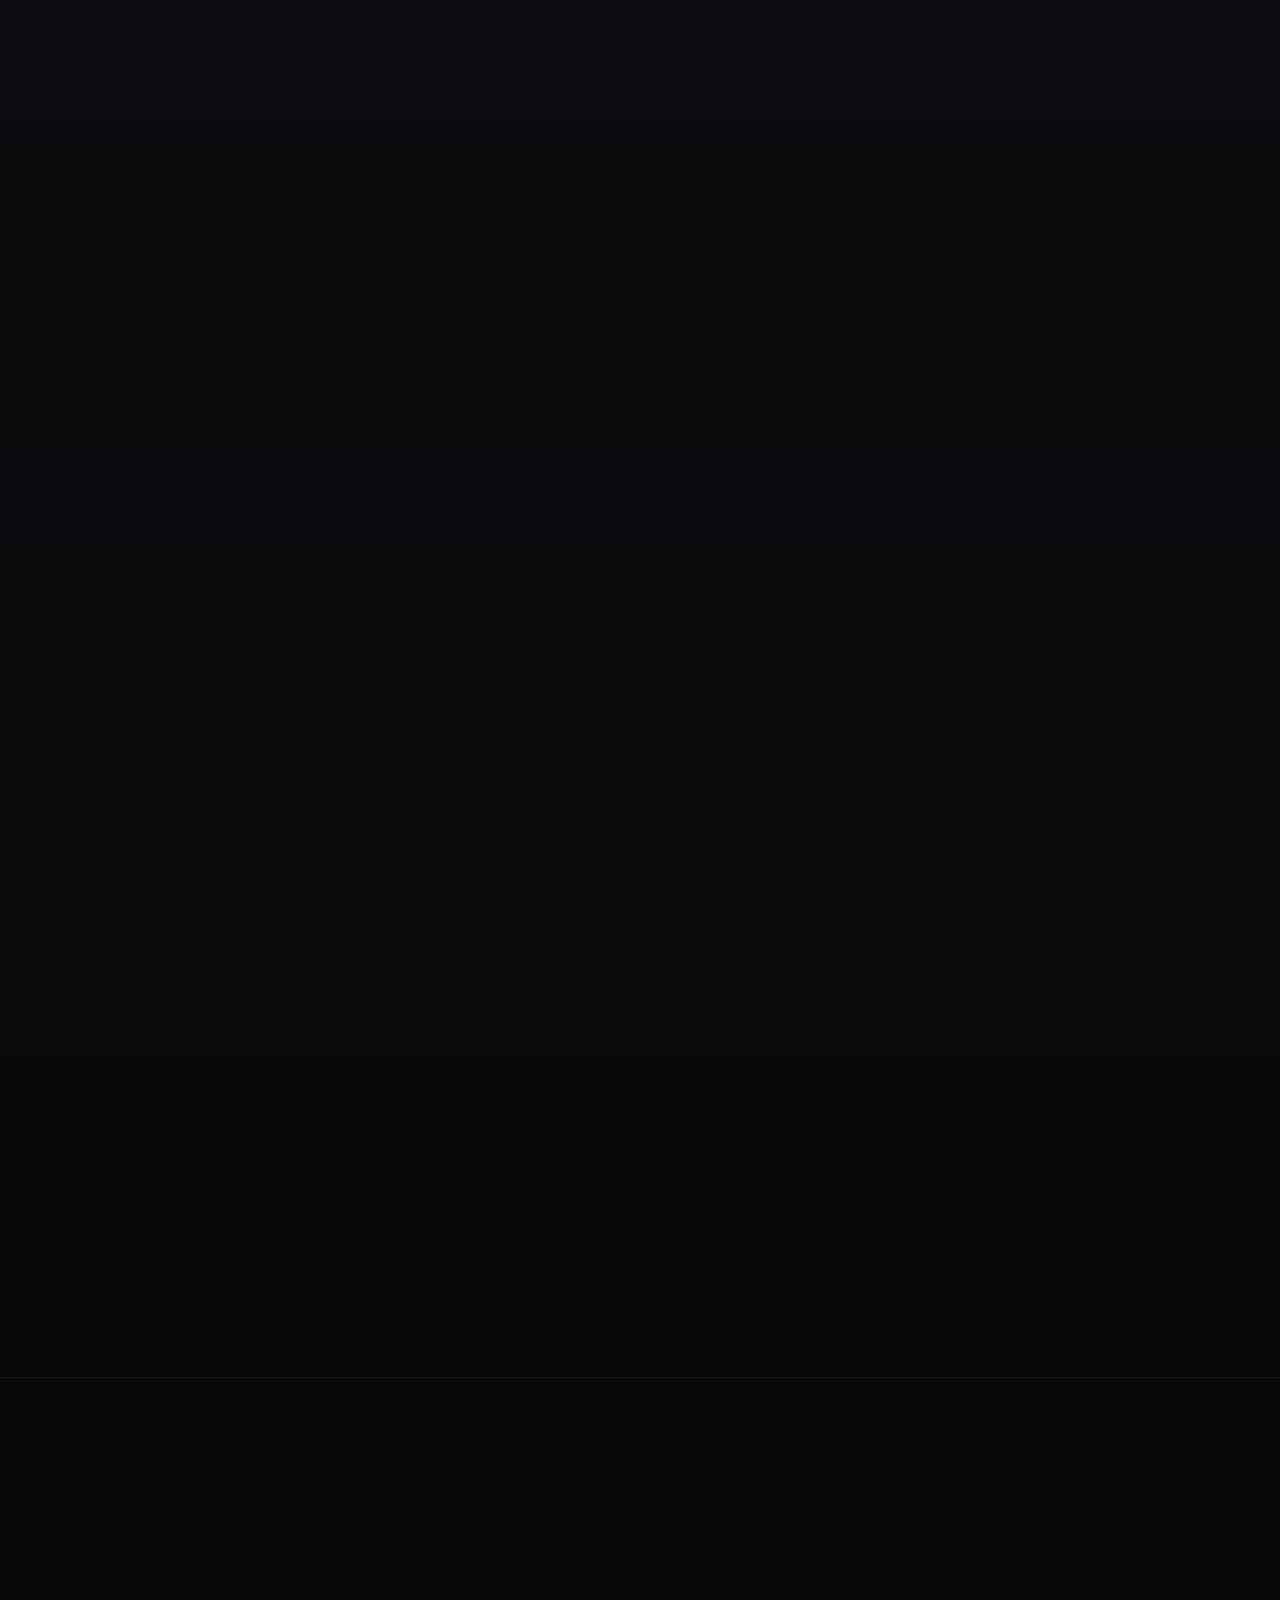
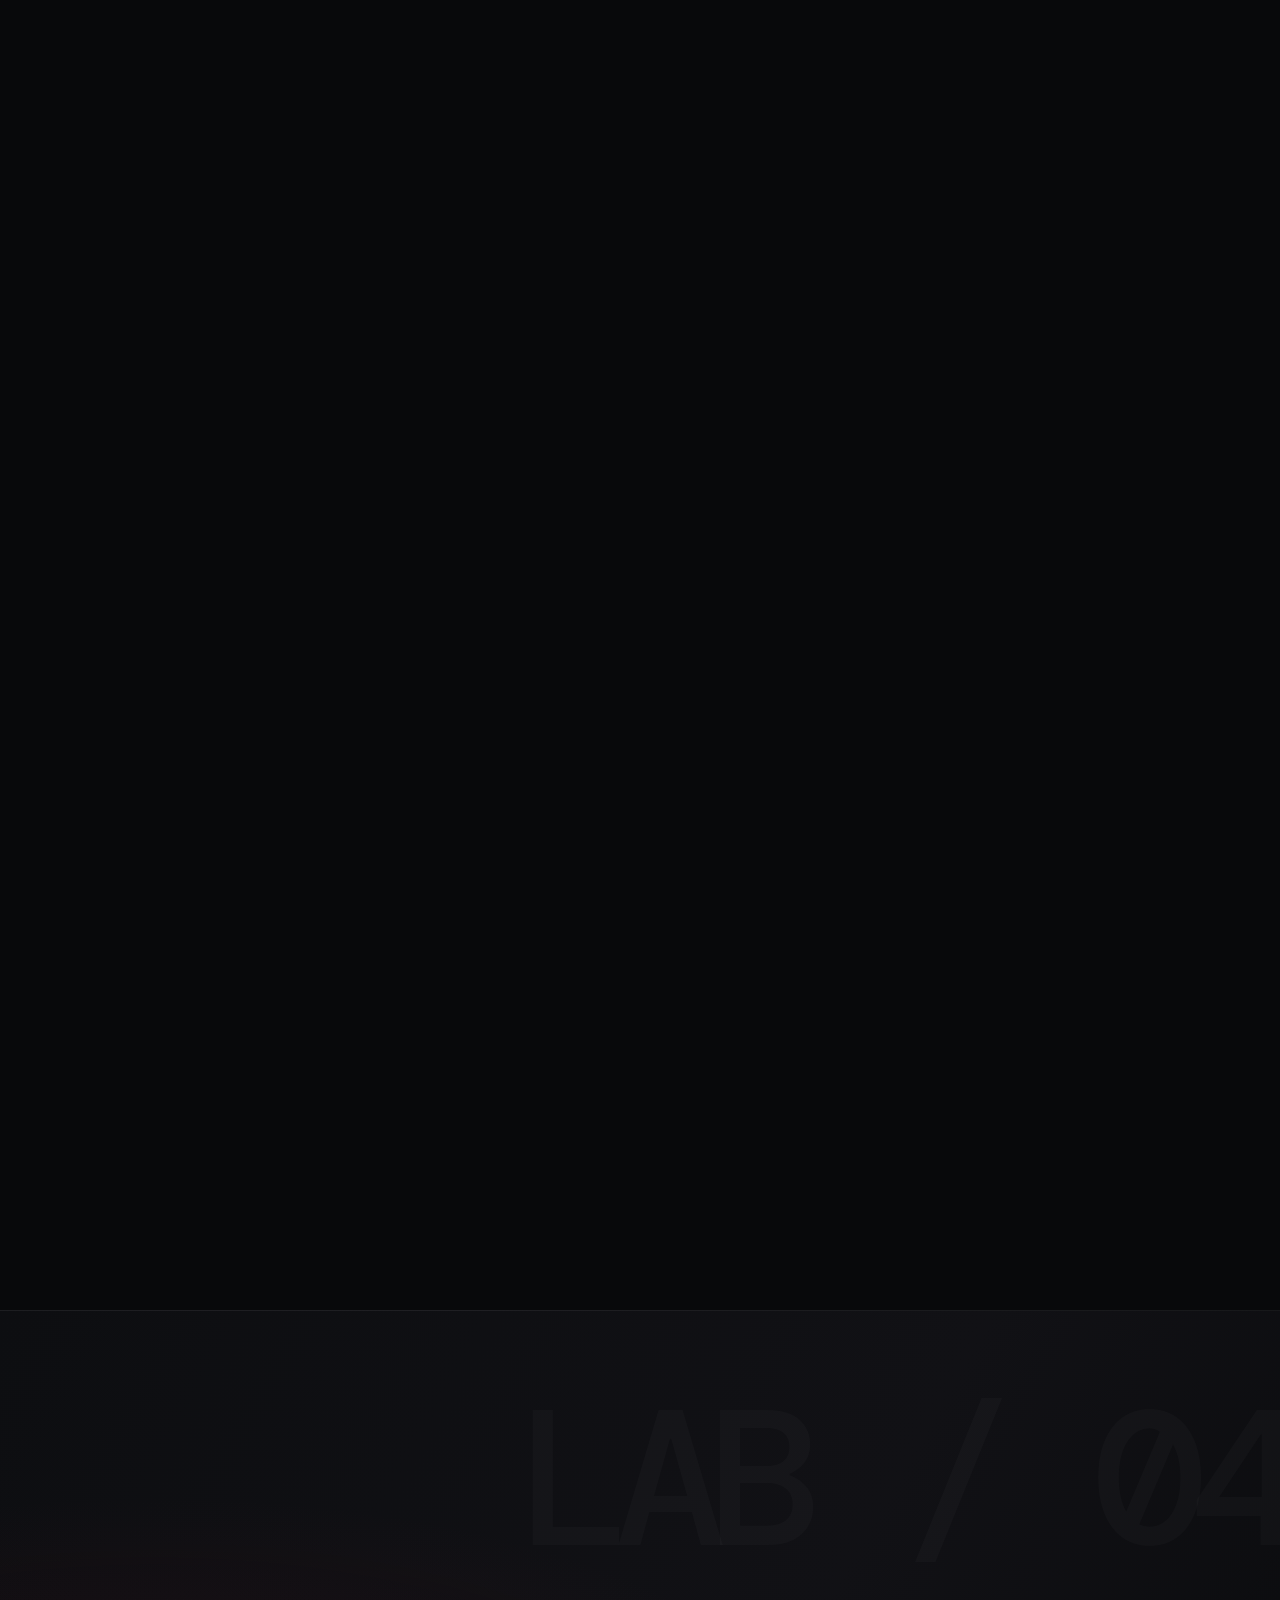
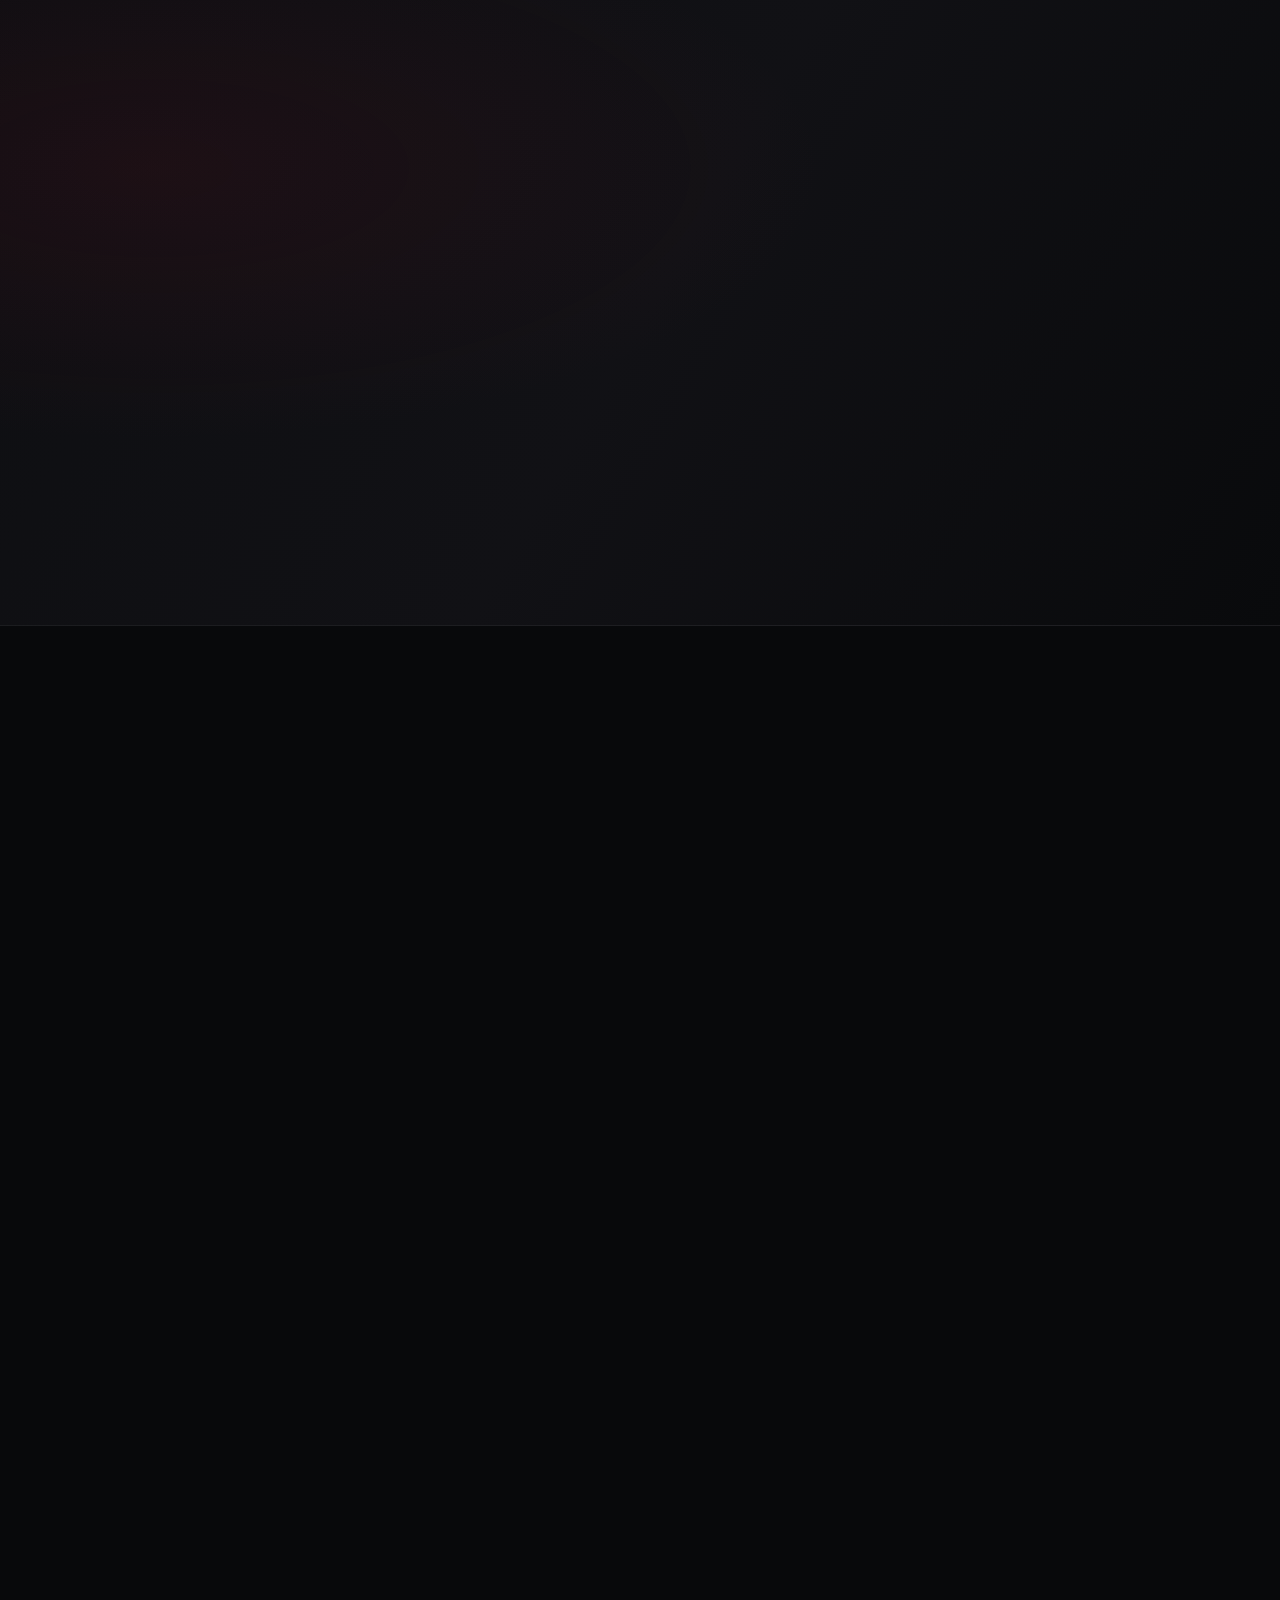
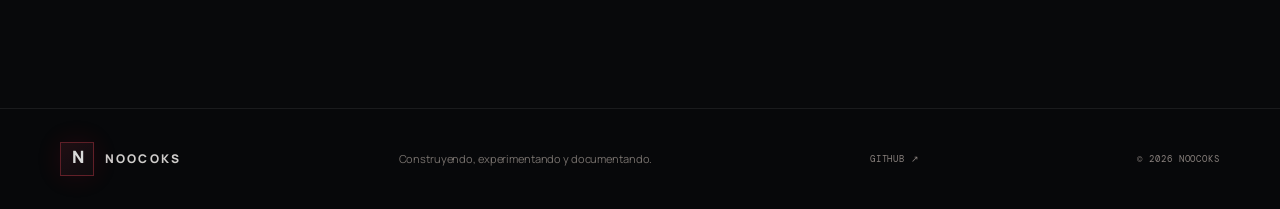
==== commit ca8e1800: "Update establishment year from 2026 to 2021" ====
--- a/index.html
+++ b/index.html
@@ -37,7 +37,7 @@
         <div class="hero-meta"><span><i></i> Desarrollo</span><span><i></i> Sistemas</span><span><i></i> Seguridad</span><span><i></i> Open source</span></div>
       </div>
       <div class="hero-visual" aria-label="Identidad visual Noocoks">
-        <div class="hero-visual-top"><span>NOOCOKS <i>/</i> PERSONAL PORTFOLIO</span><span>EST. <span data-current-year>2026</span></span></div>
+        <div class="hero-visual-top"><span>NOOCOKS <i>/</i> PERSONAL PORTFOLIO</span><span>EST. 2021</span></div>
         <div class="hero-monogram" aria-hidden="true">
           <span class="monogram-ghost">N</span>
           <strong>N<span>.</span></strong>
@@ -46,7 +46,7 @@
         <div class="hero-visual-ribbon">INDEPENDENT BUILDER <span>✳</span></div>
         <div class="hero-visual-bottom">
           <div><span>FOCUS AREAS</span><strong>SOFTWARE <i>·</i> SYSTEMS <i>·</i> SECURITY</strong></div>
-          <b>006<span>/</span><span data-year-short>26</span></b>
+          <b>06<span>/</span><span data-year-short>26</span></b>
         </div>
       </div>
       <div class="hero-index"><span>01 / 04</span><span>SCROLL TO EXPLORE ↓</span></div>
--- a/assets/css/style.css
+++ b/assets/css/style.css
@@ -4271,3 +4271,12 @@
 @media(prefers-reduced-motion:reduce) {
   .hero-visual:after { animation:none!important; }
 }
+
+
+/* Keep the red monogram dot optically attached to the N */
+.hero-monogram strong span {
+  position:relative;
+  display:inline-block;
+  left:-.075em;
+  margin-right:-.075em;
+}
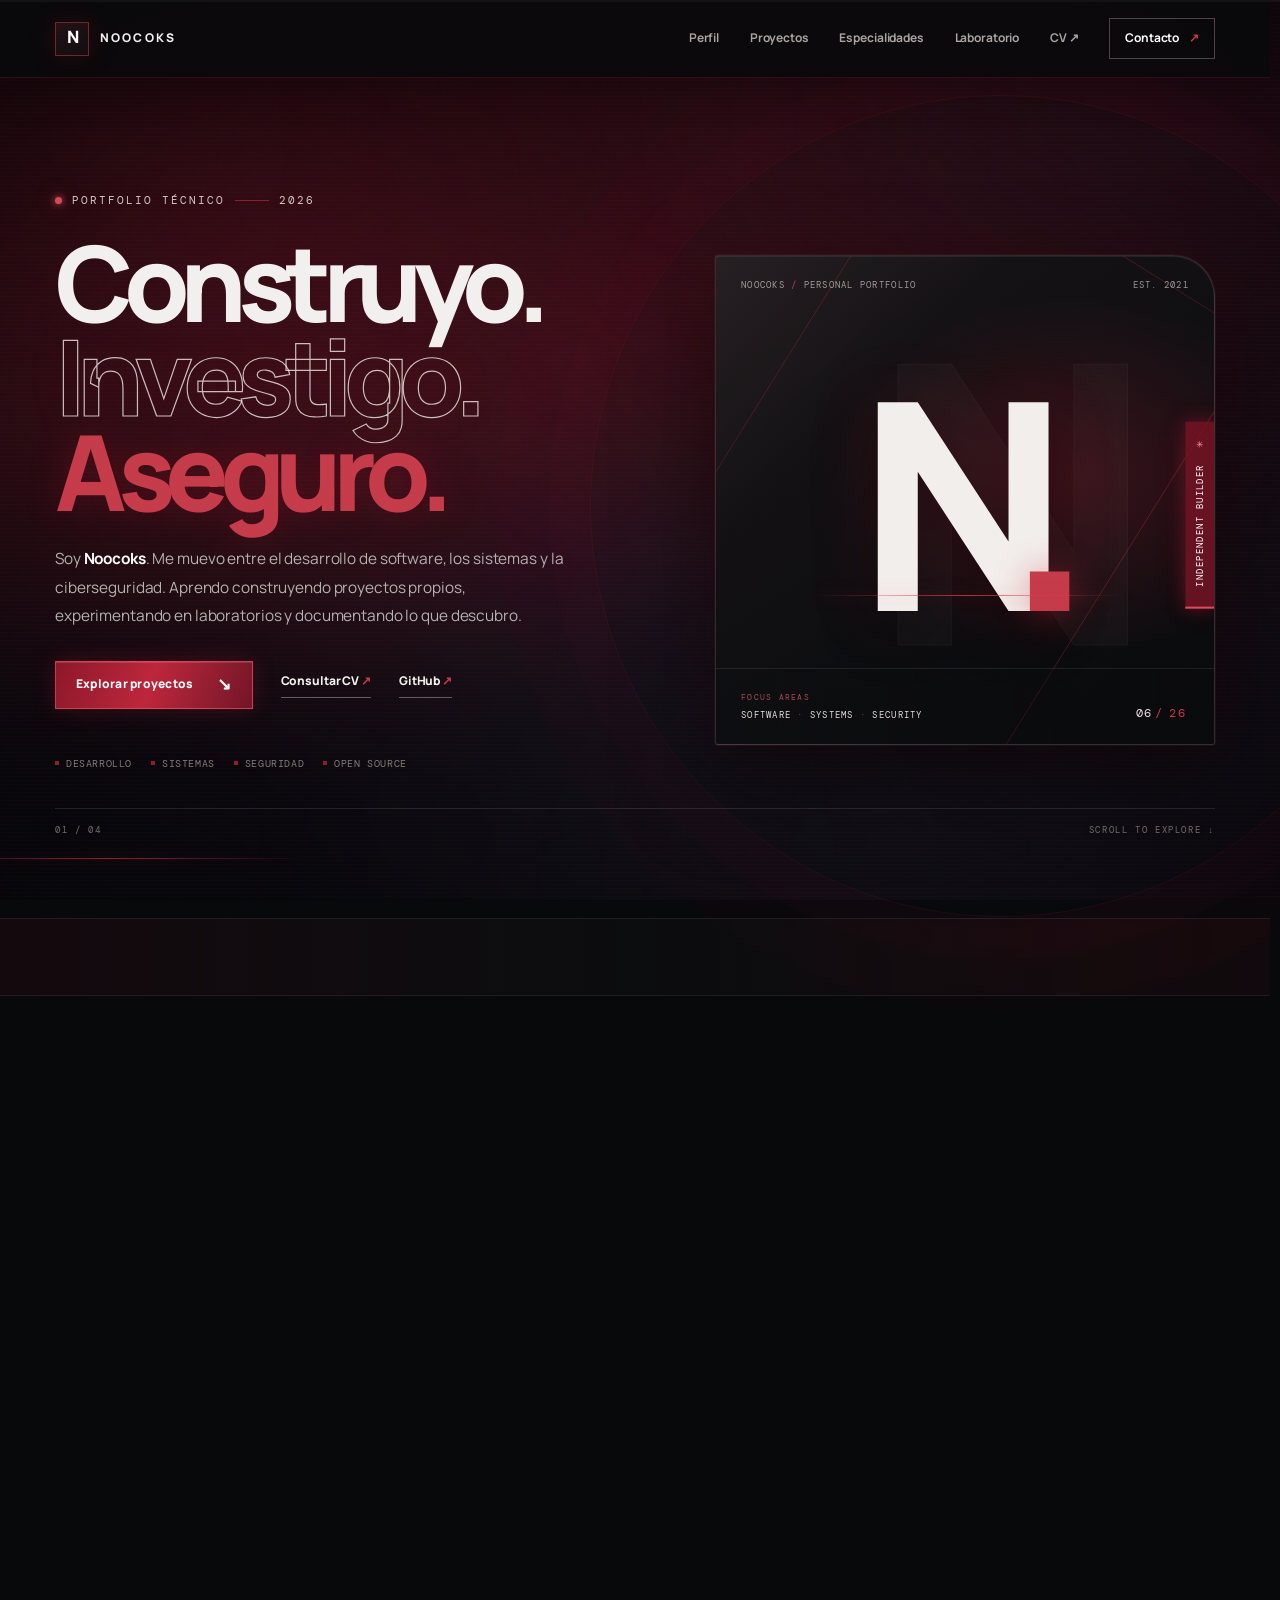
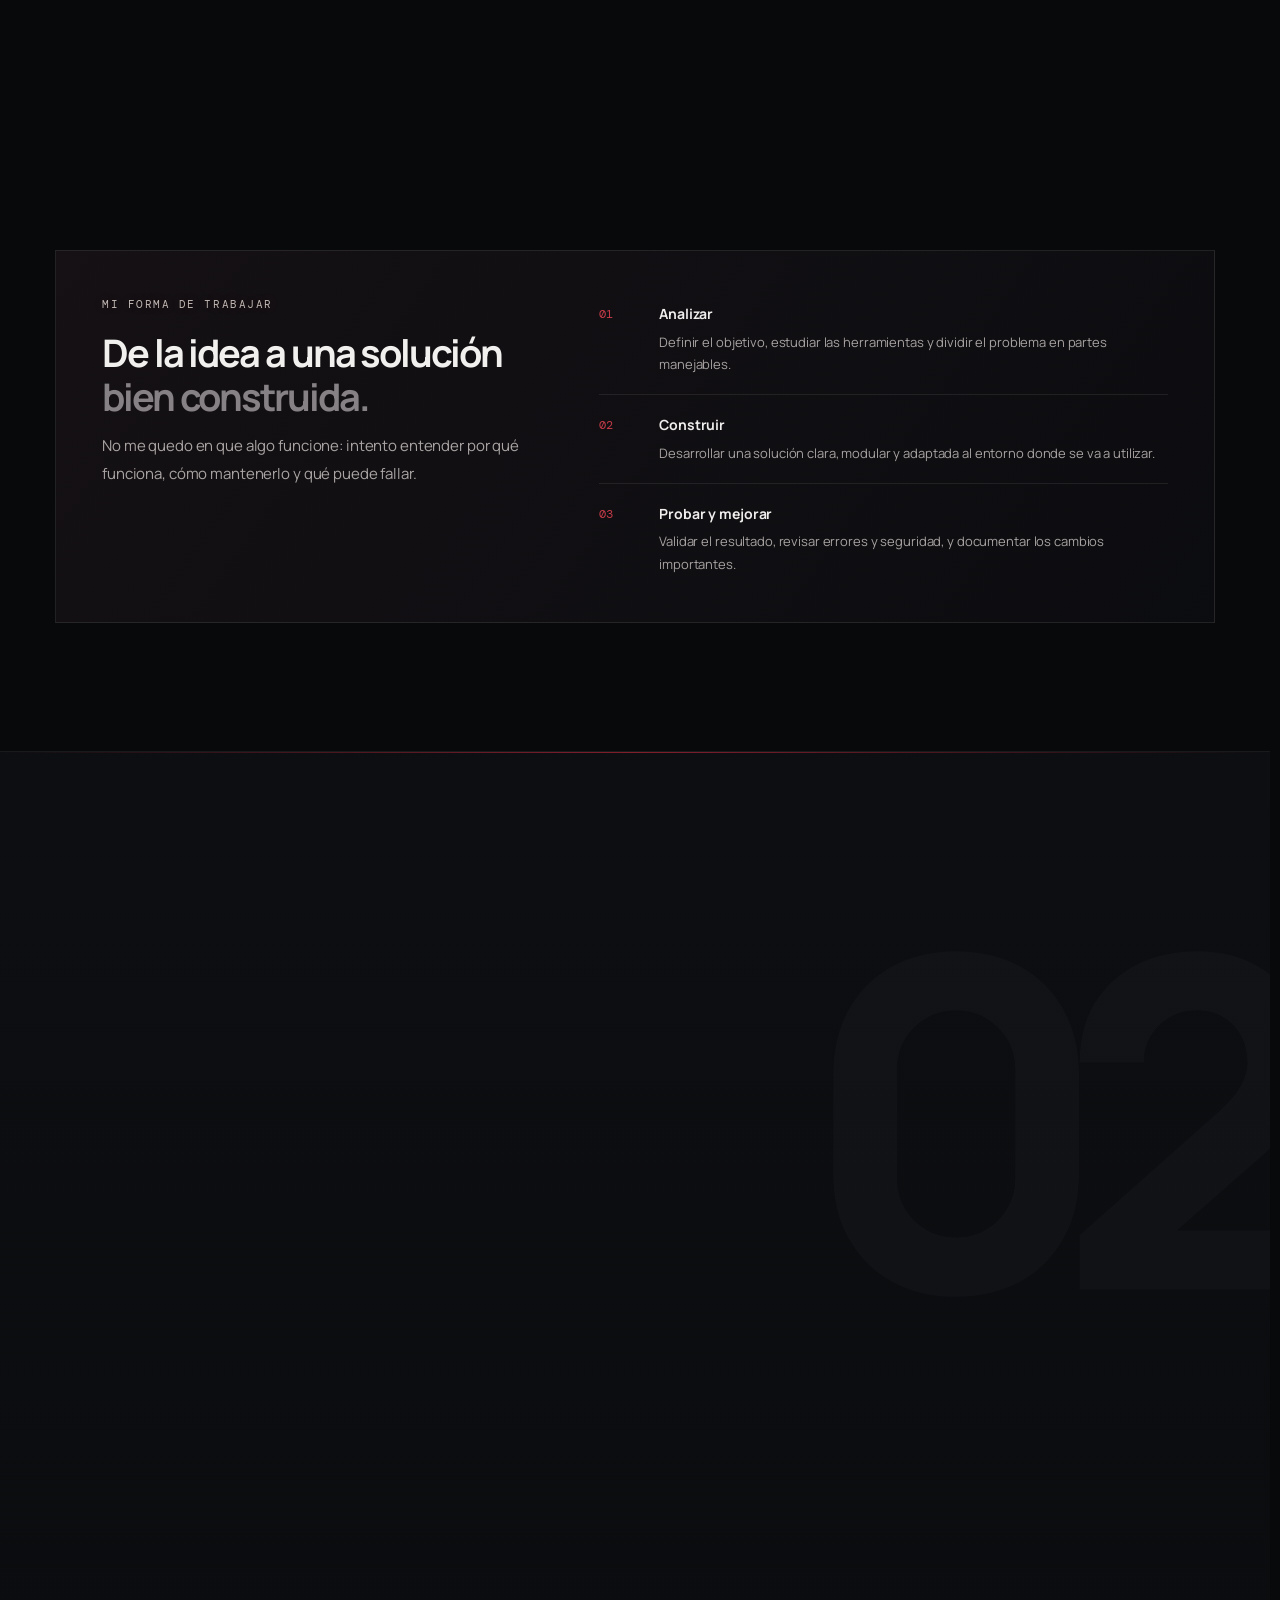
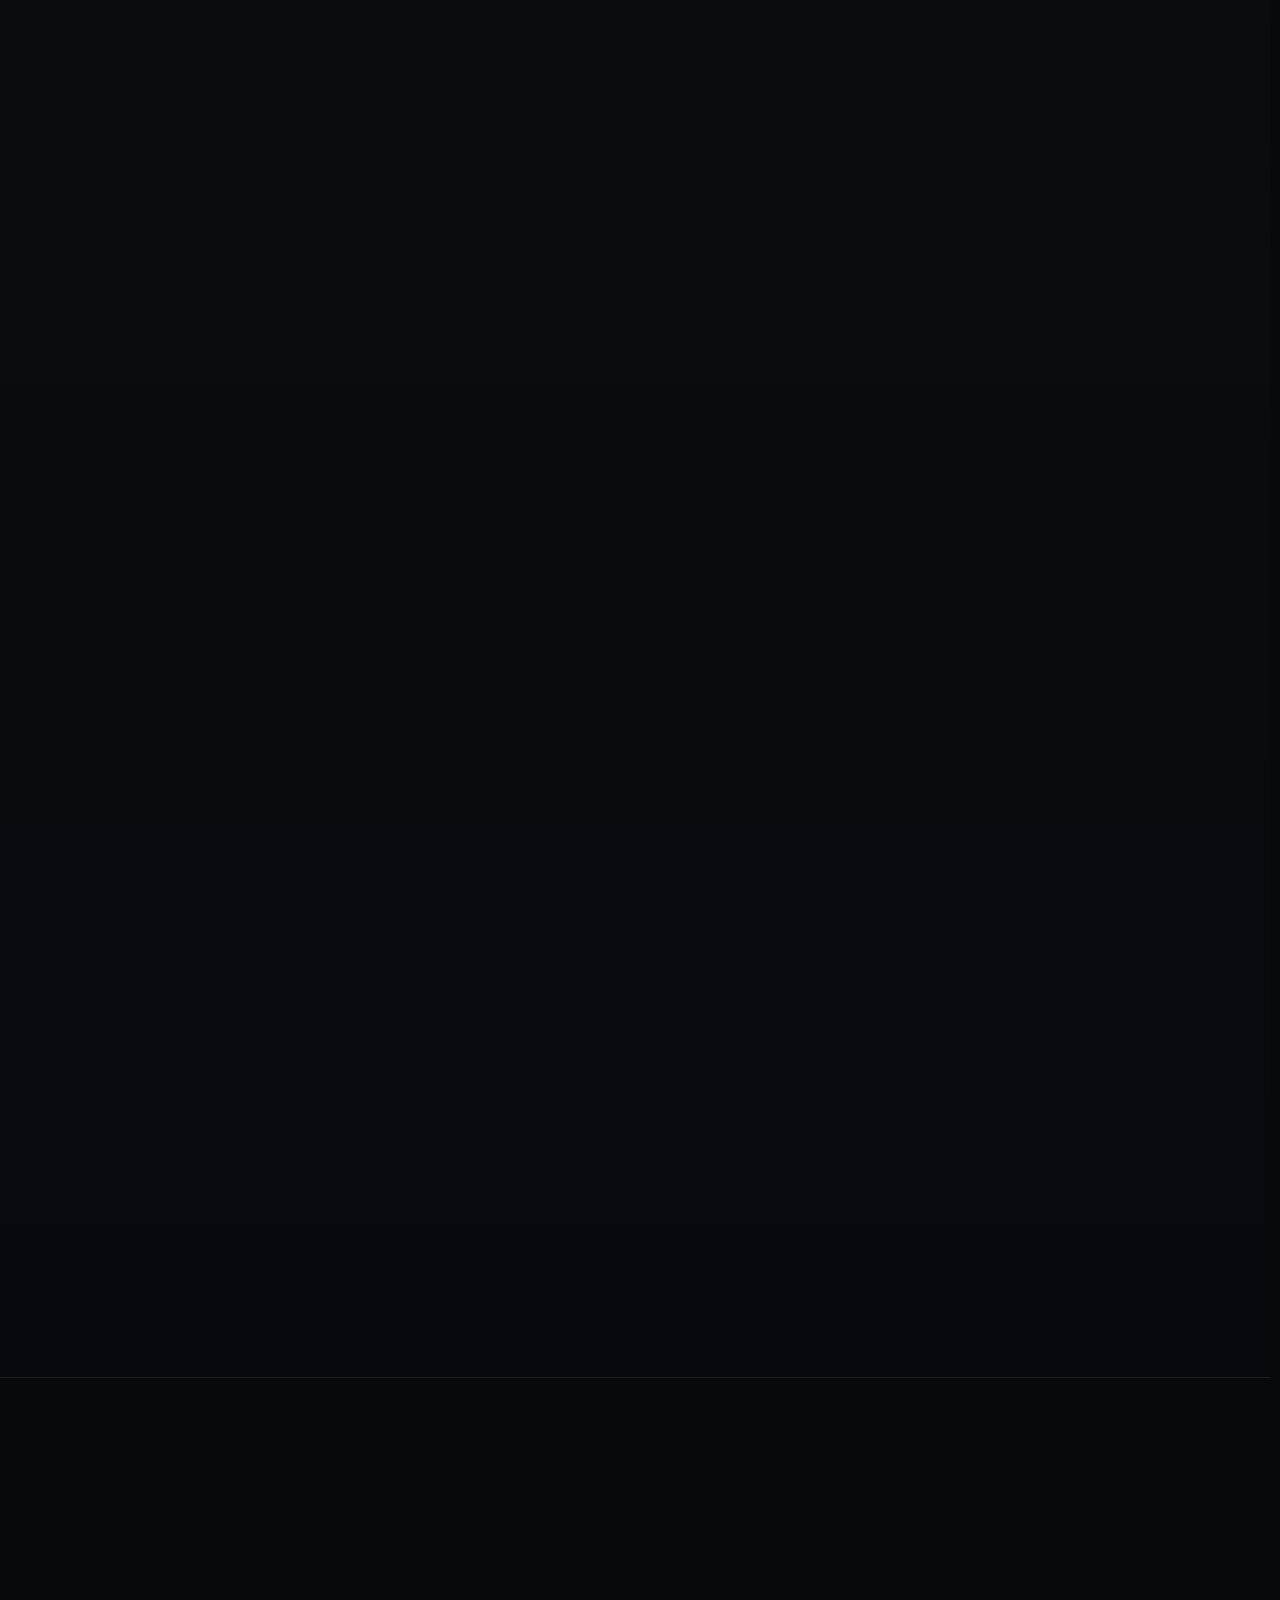
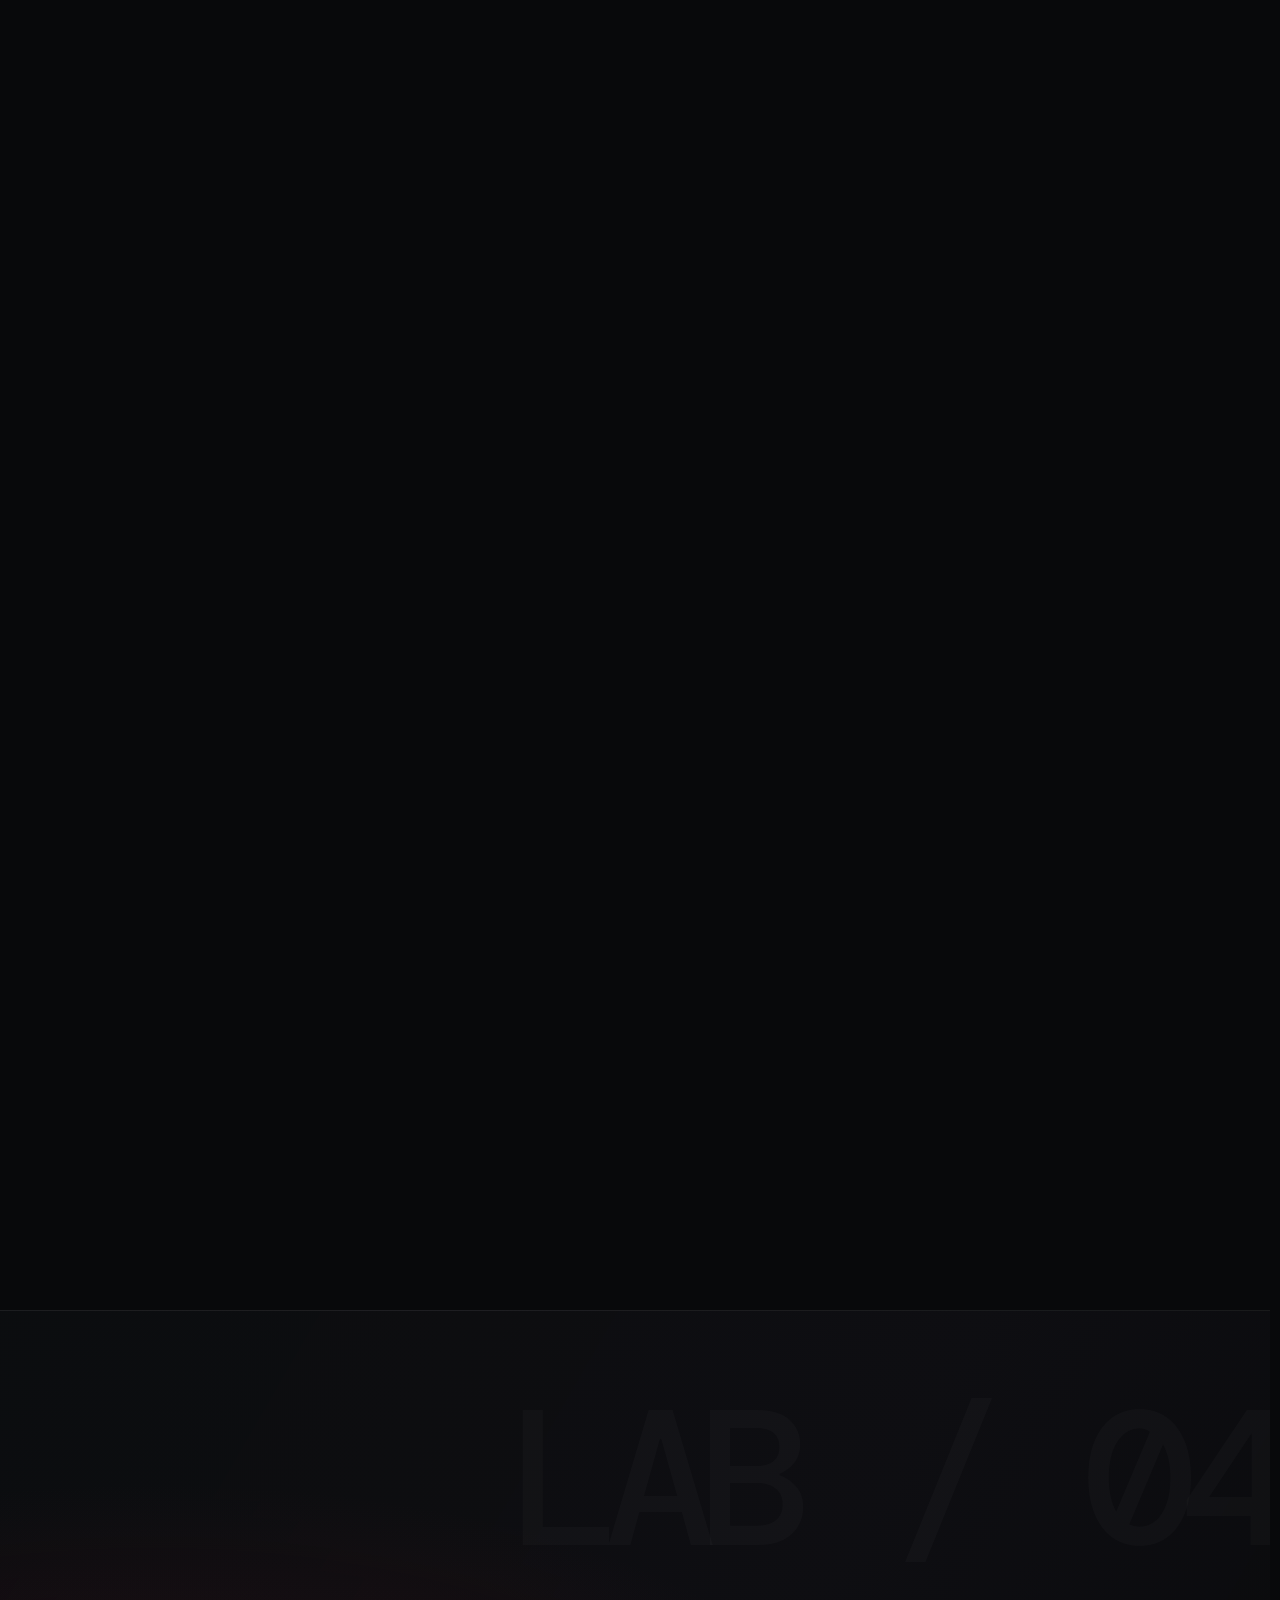
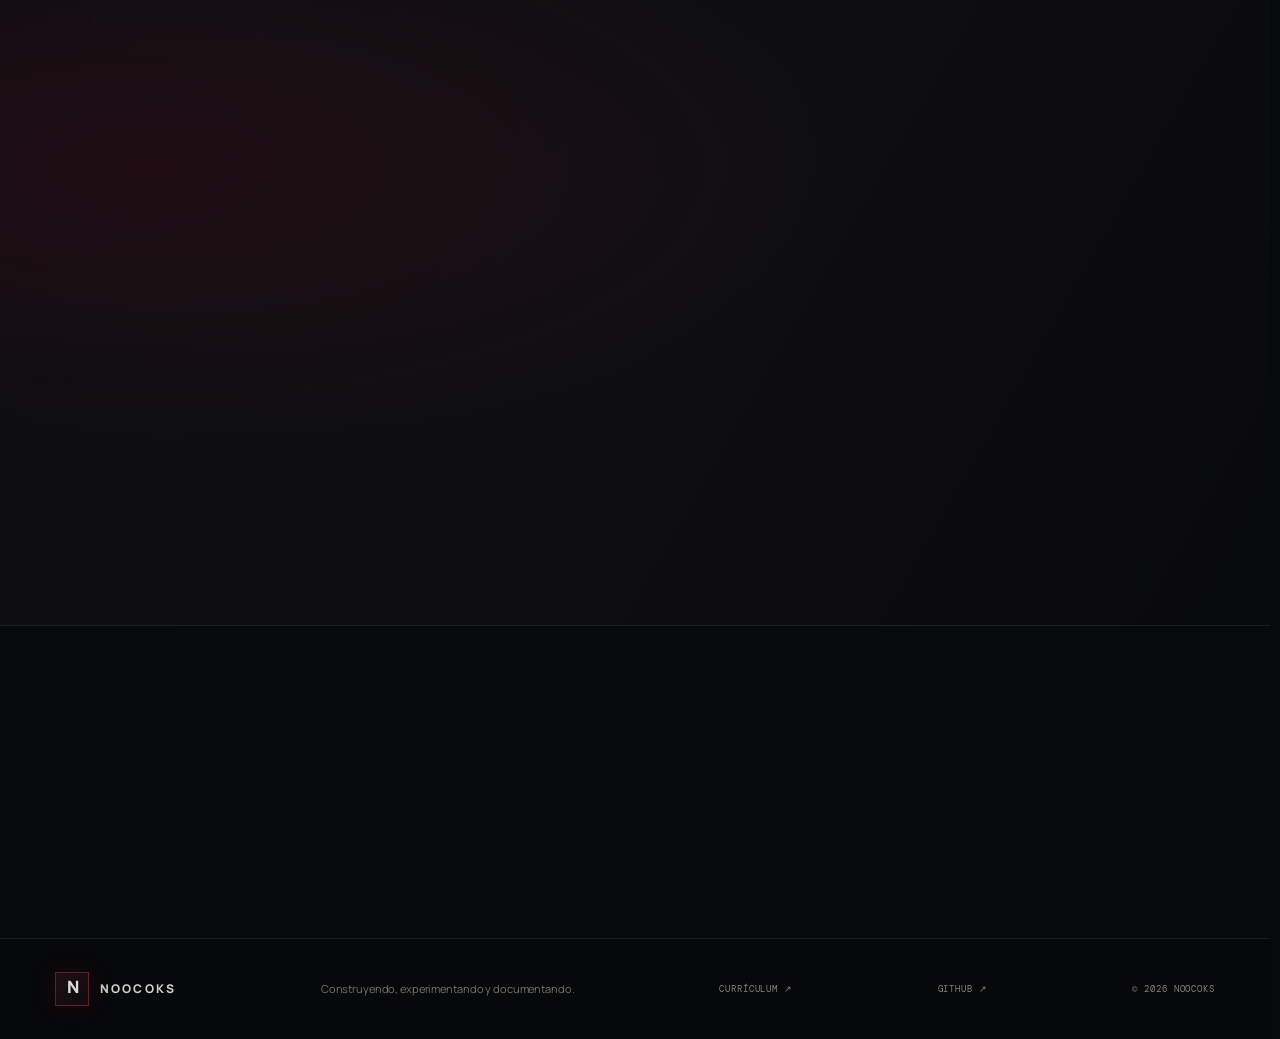
==== commit d8c3e682: "feat(cv): add CV entry points to portfolio" ====
--- a/index.html
+++ b/index.html
@@ -22,7 +22,7 @@
       <a class="brand" href="#inicio" aria-label="Noocoks, inicio"><span class="brand-mark">N<span>.</span></span><span>NOOCOKS</span></a>
       <button class="menu-toggle" type="button" aria-label="Abrir menú" aria-expanded="false" aria-controls="main-nav"><span></span><span></span></button>
       <nav class="main-nav" id="main-nav" aria-label="Navegación principal">
-        <a href="#sobre-mi">Perfil</a><a href="#proyectos">Proyectos</a><a href="#especialidades">Especialidades</a><a href="#laboratorio">Laboratorio</a><a class="nav-contact" href="#contacto">Contacto <span>↗</span></a>
+        <a href="#sobre-mi">Perfil</a><a href="#proyectos">Proyectos</a><a href="#especialidades">Especialidades</a><a href="#laboratorio">Laboratorio</a><a href="cv.html">CV <span>↗</span></a><a class="nav-contact" href="#contacto">Contacto <span>↗</span></a>
       </nav>
     </div>
   </header>
@@ -33,7 +33,7 @@
         <p class="eyebrow"><span class="status-dot"></span> PORTFOLIO TÉCNICO <span class="eyebrow-line"></span> <span data-current-year>2026</span></p>
         <h1>Construyo.<br><span class="outline">Investigo.</span><br><span class="accent">Aseguro.</span></h1>
         <p class="hero-lead">Soy <strong>Noocoks</strong>. Me muevo entre el desarrollo de software, los sistemas y la ciberseguridad. Aprendo construyendo proyectos propios, experimentando en laboratorios y documentando lo que descubro.</p>
-        <div class="hero-actions"><a class="button button-primary" href="#proyectos">Explorar proyectos <span>↘</span></a><a class="text-link" href="https://github.com/Noocoks" target="_blank" rel="noopener noreferrer">GitHub <span>↗</span></a></div>
+        <div class="hero-actions"><a class="button button-primary" href="#proyectos">Explorar proyectos <span>↘</span></a><a class="text-link" href="cv.html">Consultar CV <span>↗</span></a><a class="text-link" href="https://github.com/Noocoks" target="_blank" rel="noopener noreferrer">GitHub <span>↗</span></a></div>
         <div class="hero-meta"><span><i></i> Desarrollo</span><span><i></i> Sistemas</span><span><i></i> Seguridad</span><span><i></i> Open source</span></div>
       </div>
       <div class="hero-visual" aria-label="Identidad visual Noocoks">
@@ -119,7 +119,7 @@
     <section class="section container" id="contacto"><div class="contact-panel"><div><p class="eyebrow">05 — CONTACTO</p><h2>¿Hablamos de<br><span class="accent">tecnología?</span></h2><p class="contact-copy">Abierto a oportunidades, colaboraciones y proyectos donde pueda aportar, aprender y seguir creciendo.</p></div><div class="contact-actions"><a class="button button-primary" href="mailto:nicoletobondia06@gmail.com">Enviar un correo <span>↗</span></a><a class="contact-secondary" href="https://github.com/Noocoks" target="_blank" rel="noopener noreferrer">Visitar perfil de GitHub ↗</a></div><div class="contact-watermark">N.</div></div></section>
   </main>
 
-  <footer class="site-footer"><div class="container footer-inner"><a class="brand" href="#inicio"><span class="brand-mark">N<span>.</span></span><span>NOOCOKS</span></a><p>Construyendo, experimentando y documentando.</p><a href="https://github.com/Noocoks" target="_blank" rel="noopener noreferrer">GITHUB ↗</a><span class="copyright">© <span id="year">2026</span> NOOCOKS</span></div></footer>
+  <footer class="site-footer"><div class="container footer-inner"><a class="brand" href="#inicio"><span class="brand-mark">N<span>.</span></span><span>NOOCOKS</span></a><p>Construyendo, experimentando y documentando.</p><a href="cv.html">CURRÍCULUM ↗</a><a href="https://github.com/Noocoks" target="_blank" rel="noopener noreferrer">GITHUB ↗</a><span class="copyright">© <span id="year">2026</span> NOOCOKS</span></div></footer>
   <script src="assets/js/main.js" defer></script>
 </body>
 </html>
--- a/assets/css/style.css
+++ b/assets/css/style.css
@@ -4232,16 +4232,17 @@
 .hero-visual-ribbon {
   position:absolute;
   z-index:5;
-  right:-1px;
-  top:44%;
+  right:14px;
+  top:50%;
   padding:9px 17px 9px 20px;
   background:rgba(117,20,36,.84);
   color:#fff;
   font:9px var(--mono);
   letter-spacing:.16em;
-  transform:rotate(-90deg) translateX(50%);
+  transform:translateY(-50%) rotate(-90deg);
   transform-origin:right center;
   border-left:2px solid #e14b59;
+  white-space:nowrap;
 }
 .hero-visual-ribbon span { color:#ff9aa2; margin-left:10px; }
 .hero-visual-bottom {
@@ -4280,3 +4281,360 @@
   left:-.075em;
   margin-right:-.075em;
 }
+
+
+/* FINAL SPACING TUNING — center the hero ribbon and compact contact */
+.hero-visual-ribbon {
+  top:50%;
+  right:62px;
+  transform:translateY(-50%) rotate(-90deg);
+  transform-origin:center center;
+}
+.contact-panel {
+  min-height:210px;
+  padding:28px 36px;
+  gap:22px;
+}
+.contact-panel h2 {
+  font-size:clamp(34px,3.8vw,46px);
+}
+@media(max-width:800px) {
+  .contact-panel {
+    min-height:0;
+    padding:27px 25px;
+    gap:20px;
+  }
+}
+@media(max-width:520px) {
+  .contact-panel {
+    padding:24px 21px;
+    gap:18px;
+  }
+  .contact-panel h2 {
+    font-size:clamp(32px,8.5vw,40px);
+  }
+}
+
+
+/* FINAL CONTACT 05 + HERO RIBBON POSITION */
+.hero-visual-ribbon {
+  top:50%;
+  right:14px;
+  transform:rotate(-90deg) translateX(50%);
+  transform-origin:right center;
+}
+#contacto .contact-panel {
+  width:min(100%, 900px);
+  min-height:190px;
+  margin-inline:auto;
+  padding:25px 32px;
+  gap:20px;
+}
+#contacto .contact-panel h2 {
+  font-size:clamp(32px,3.5vw,42px);
+  margin-bottom:12px;
+}
+#contacto .contact-copy {
+  max-width:390px;
+  font-size:13px;
+  line-height:1.65;
+}
+#contacto .contact-actions {
+  gap:12px;
+}
+@media(max-width:800px) {
+  #contacto .contact-panel {
+    min-height:0;
+    padding:25px 24px;
+    gap:18px;
+  }
+}
+@media(max-width:520px) {
+  #contacto .contact-panel {
+    padding:22px 19px;
+  }
+  #contacto .contact-panel h2 {
+    font-size:clamp(30px,8vw,38px);
+  }
+}
+
+
+/* Reduce the vertical whitespace of the entire 05 — CONTACTO section */
+#contacto.section {
+  padding-top:42px;
+  padding-bottom:42px;
+}
+@media(max-width:800px) {
+  #contacto.section {
+    padding-top:34px;
+    padding-bottom:34px;
+  }
+}
+@media(max-width:520px) {
+  #contacto.section {
+    padding-top:28px;
+    padding-bottom:28px;
+  }
+}
+
+
+/* Keep the contact watermark decorative and out of the layout */
+#contacto .contact-panel {
+  position:relative;
+  isolation:isolate;
+  overflow:hidden;
+}
+#contacto .contact-watermark {
+  position:absolute;
+  z-index:0;
+  top:50%;
+  right:7%;
+  transform:translateY(-50%);
+  font-size:clamp(120px,18vw,190px);
+  line-height:.8;
+  letter-spacing:-.15em;
+  pointer-events:none;
+  user-select:none;
+}
+#contacto .contact-panel > div:not(.contact-watermark) {
+  position:relative;
+  z-index:1;
+}
+
+
+/* Custom scrollbar — dark graphite track with a restrained red accent */
+html {
+  scrollbar-width:thin;
+  scrollbar-color:#76232d #0b0c0e;
+  scrollbar-gutter:stable;
+}
+html::-webkit-scrollbar {
+  width:10px;
+}
+html::-webkit-scrollbar-track {
+  background:#0b0c0e;
+  border-left:1px solid rgba(255,255,255,.045);
+}
+html::-webkit-scrollbar-thumb {
+  background:linear-gradient(180deg,#a52a38 0%,#64202a 58%,#35151b 100%);
+  border:2px solid #0b0c0e;
+  border-radius:10px;
+}
+html::-webkit-scrollbar-thumb:hover {
+  background:linear-gradient(180deg,#d13b4b 0%,#8e2634 100%);
+}
+html::-webkit-scrollbar-corner {
+  background:#0b0c0e;
+}
+
+
+/* Translucent section surfaces — keep the global atmosphere visible */
+.section-dark {
+  background:linear-gradient(180deg,rgba(15,16,20,.76),rgba(9,10,13,.72));
+  border-block-color:rgba(255,255,255,.065);
+  -webkit-backdrop-filter:blur(9px) saturate(112%);
+  backdrop-filter:blur(9px) saturate(112%);
+}
+.section-lab {
+  background:
+    radial-gradient(ellipse at 12% 50%,rgba(111,18,36,.20),transparent 44%),
+    linear-gradient(120deg,rgba(13,14,17,.78),rgba(17,17,21,.70) 55%,rgba(9,10,12,.76));
+  border-block-color:rgba(255,255,255,.065);
+  -webkit-backdrop-filter:blur(9px) saturate(112%);
+  backdrop-filter:blur(9px) saturate(112%);
+}
+.intro-strip {
+  background:linear-gradient(90deg,rgba(71,15,25,.20),rgba(15,16,19,.62),rgba(71,15,25,.16));
+  -webkit-backdrop-filter:blur(8px) saturate(112%);
+  backdrop-filter:blur(8px) saturate(112%);
+}
+@media(prefers-reduced-transparency:reduce) {
+  .section-dark { background:rgba(12,13,16,.94); }
+  .section-lab { background:rgba(12,13,16,.94); }
+  .intro-strip { background:rgba(14,14,17,.94); }
+}
+
+
+/* NOOCOKS MATRIX MODE — original black, charcoal, burgundy, red and white palette */
+.scroll-atmosphere .matrix-rain {
+  position:absolute;
+  z-index:2;
+  inset:0;
+  width:100%;
+  height:100%;
+  opacity:.48;
+  mix-blend-mode:screen;
+  pointer-events:none;
+}
+.scroll-atmosphere::before {
+  background:
+    repeating-linear-gradient(180deg,rgba(190,55,68,.035) 0,rgba(190,55,68,.035) 1px,transparent 1px,transparent 4px),
+    radial-gradient(ellipse at 50% 50%,transparent 18%,rgba(2,3,5,.72) 100%);
+  z-index:3;
+}
+.scroll-atmosphere .atmosphere-grain { opacity:.14; }
+body::after {
+  content:"";
+  position:fixed;
+  inset:0;
+  z-index:3;
+  pointer-events:none;
+  opacity:.16;
+  background:linear-gradient(90deg,transparent 0%,rgba(174,42,57,.035) 50%,transparent 100%);
+  background-size:3px 100%;
+  mix-blend-mode:screen;
+}
+.hero-visual {
+  box-shadow:0 0 0 1px rgba(174,42,57,.12),0 34px 90px rgba(0,0,0,.55),0 0 65px rgba(111,20,37,.16),inset 0 1px rgba(255,255,255,.07);
+}
+.hero-visual::before {
+  border-color:rgba(190,55,68,.34);
+  box-shadow:0 0 0 26px rgba(126,24,41,.045),0 0 0 68px rgba(126,24,41,.025),0 0 38px rgba(174,42,57,.14);
+}
+.hero-visual::after {
+  background:linear-gradient(115deg,transparent 20%,rgba(174,42,57,.12) 48%,rgba(255,255,255,.035) 52%,transparent 62%);
+}
+.hero-visual-ribbon {
+  box-shadow:0 0 18px rgba(190,28,54,.35),0 0 32px rgba(190,28,54,.12);
+}
+.eyebrow, .project-kicker, .art-top, .art-bottom, .hero-meta, .hero-index {
+  text-shadow:0 0 12px rgba(174,42,57,.18);
+}
+.status-dot {
+  background:#d34b58;
+  box-shadow:0 0 7px #d34b58,0 0 18px rgba(211,75,88,.55);
+}
+.section-heading h2, .lab-grid h2, .contact-panel h2 {
+  text-shadow:0 0 30px rgba(174,42,57,.12);
+}
+.project-card, .stack-card, .contact-panel {
+  position:relative;
+  isolation:isolate;
+  border-color:rgba(174,42,57,.20);
+  box-shadow:inset 0 1px rgba(255,255,255,.035),0 16px 50px rgba(0,0,0,.20);
+}
+.project-card::before, .stack-card::before, .contact-panel::before {
+  content:"";
+  position:absolute;
+  inset:0;
+  z-index:-1;
+  pointer-events:none;
+  opacity:0;
+  background:linear-gradient(115deg,transparent 15%,rgba(174,42,57,.10) 48%,transparent 72%);
+  transform:translateX(-80%);
+  transition:opacity .35s,transform .8s ease;
+}
+.project-card:hover::before, .stack-card:hover::before, .contact-panel:hover::before {
+  opacity:1;
+  transform:translateX(80%);
+}
+.project-card:hover, .stack-card:hover {
+  border-color:rgba(190,55,68,.48);
+  box-shadow:0 0 0 1px rgba(174,42,57,.10),0 18px 55px rgba(0,0,0,.34),0 0 32px rgba(111,20,37,.16);
+}
+.project-content h3, .stack-card h3 { transition:text-shadow .25s,color .25s; }
+.project-card:hover .project-content h3, .stack-card:hover h3 {
+  color:#fff;
+  text-shadow:0 0 18px rgba(211,75,88,.34);
+}
+.button-primary {
+  background:linear-gradient(110deg,#8d1729,#bd263c 48%,#721526);
+  border-color:rgba(255,94,117,.55);
+  box-shadow:0 0 22px rgba(196,31,57,.24),inset 0 1px rgba(255,255,255,.12);
+}
+.button-primary:hover {
+  box-shadow:0 0 30px rgba(221,35,66,.42),0 0 65px rgba(111,20,37,.18);
+}
+.site-header {
+  border-bottom-color:rgba(174,42,57,.22);
+  box-shadow:0 8px 40px rgba(0,0,0,.24),0 1px rgba(174,42,57,.05);
+}
+.main-nav a:hover, .main-nav a:focus-visible {
+  color:#e56a74;
+  text-shadow:0 0 14px rgba(190,55,68,.48);
+}
+.scroll-progress span {
+  background:linear-gradient(90deg,#76232d,#b51e36,#f0c7ca);
+  box-shadow:0 0 12px rgba(190,55,68,.65),0 0 24px rgba(111,20,37,.55);
+}
+@media(max-width:680px) {
+  .scroll-atmosphere .matrix-rain { opacity:.27; }
+  .project-card:hover, .stack-card:hover { box-shadow:none; }
+}
+@media(prefers-reduced-motion:reduce) {
+  .scroll-atmosphere .matrix-rain { display:none; }
+  .project-card::before,.stack-card::before,.contact-panel::before { display:none; }
+}
+
+
+/* Mobile viewport containment: prevent decorative layers from widening the page */
+@media (max-width:680px) {
+  html, body {
+    width:100%;
+    max-width:100%;
+    overflow-x:clip;
+  }
+  .hero {
+    width:100%;
+    max-width:100%;
+    overflow-x:clip;
+  }
+  .hero::before {
+    width:100vw;
+    max-width:100vw;
+    height:100vw;
+    right:-18px;
+    left:auto;
+    top:32%;
+  }
+  .hero::after {
+    left:0;
+    width:min(100%, 220px);
+  }
+  .scroll-atmosphere {
+    width:100%;
+    max-width:100%;
+    overflow:hidden;
+  }
+  .scroll-atmosphere .matrix-rain {
+    max-width:100%;
+  }
+  .site-header, main, .site-footer {
+    max-width:100%;
+  }
+}
+
+
+/* MOBILE HERO GUTTERS — match the spacing used by the other sections */
+@media (max-width:680px) {
+  .hero.container {
+    width:calc(100% - 36px);
+    max-width:var(--max);
+    margin-inline:auto;
+  }
+}
+@media (max-width:390px) {
+  .hero.container {
+    width:calc(100% - 30px);
+  }
+}
+
+
+/* MOBILE EFFECTS — remove accidental clipping from ambient motion layers */
+@media (max-width:680px) {
+  /* The viewport still clips the page; the hero no longer clips its own glows. */
+  .hero {
+    overflow:visible;
+  }
+
+  /* Let blurred light fields extend beyond their layer instead of hitting
+     an artificial rectangular edge. The fixed atmosphere remains viewport-sized. */
+  .scroll-atmosphere {
+    overflow:visible;
+    contain:layout style;
+  }
+
+  .scroll-atmosphere .atmosphere-layer {
+    overflow:visible;
+  }
+}
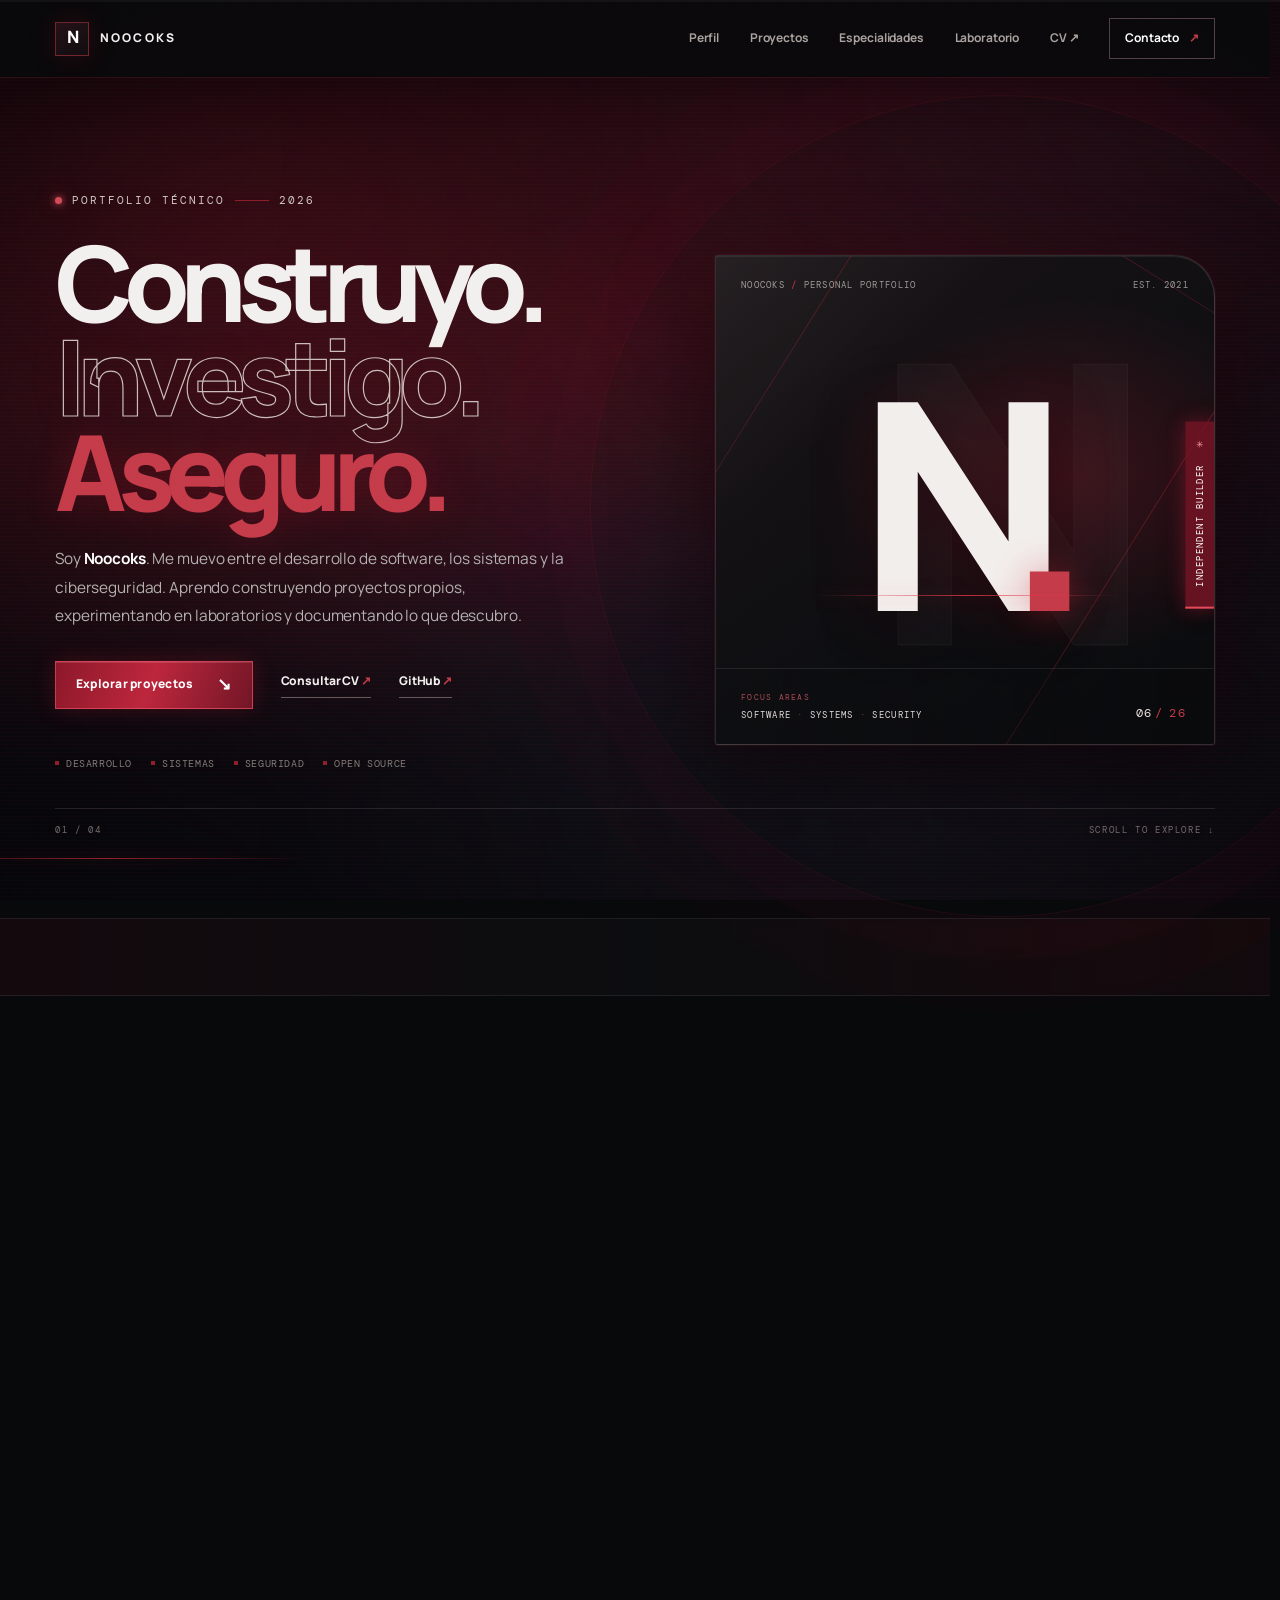
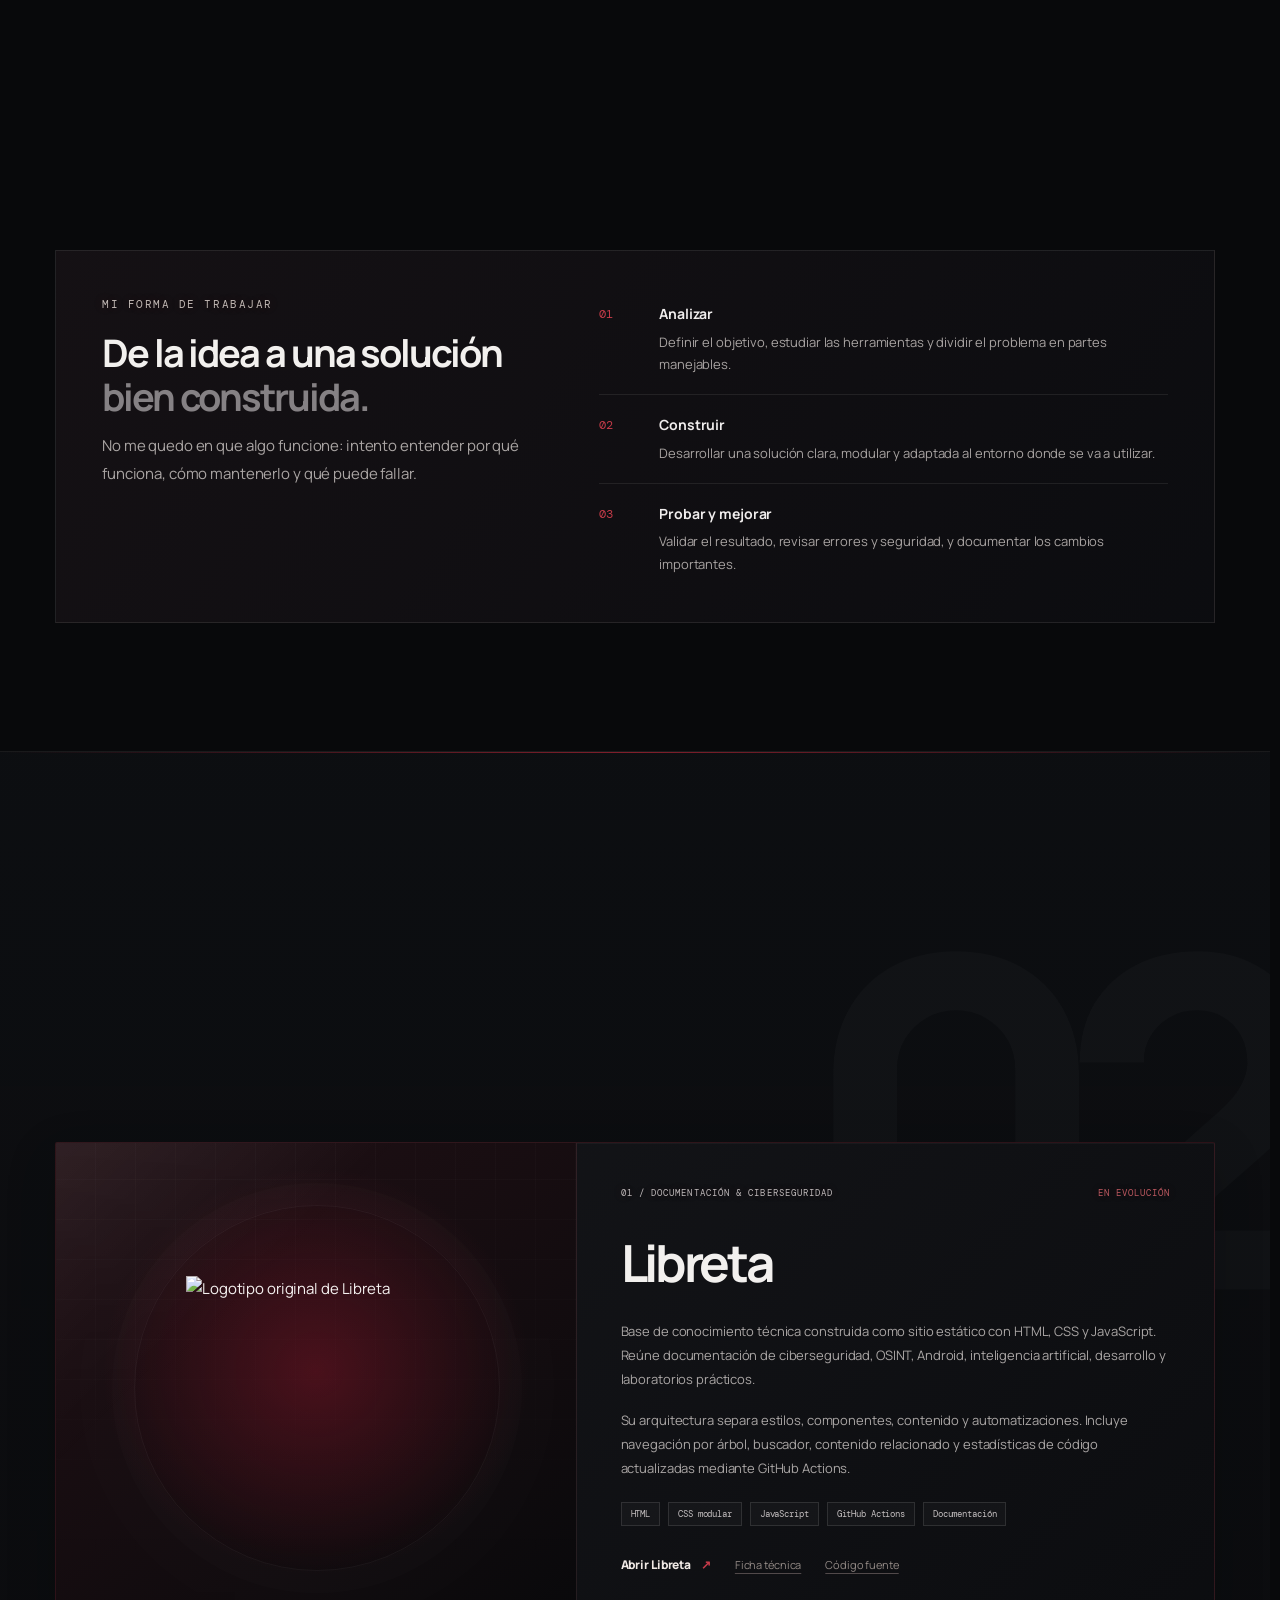
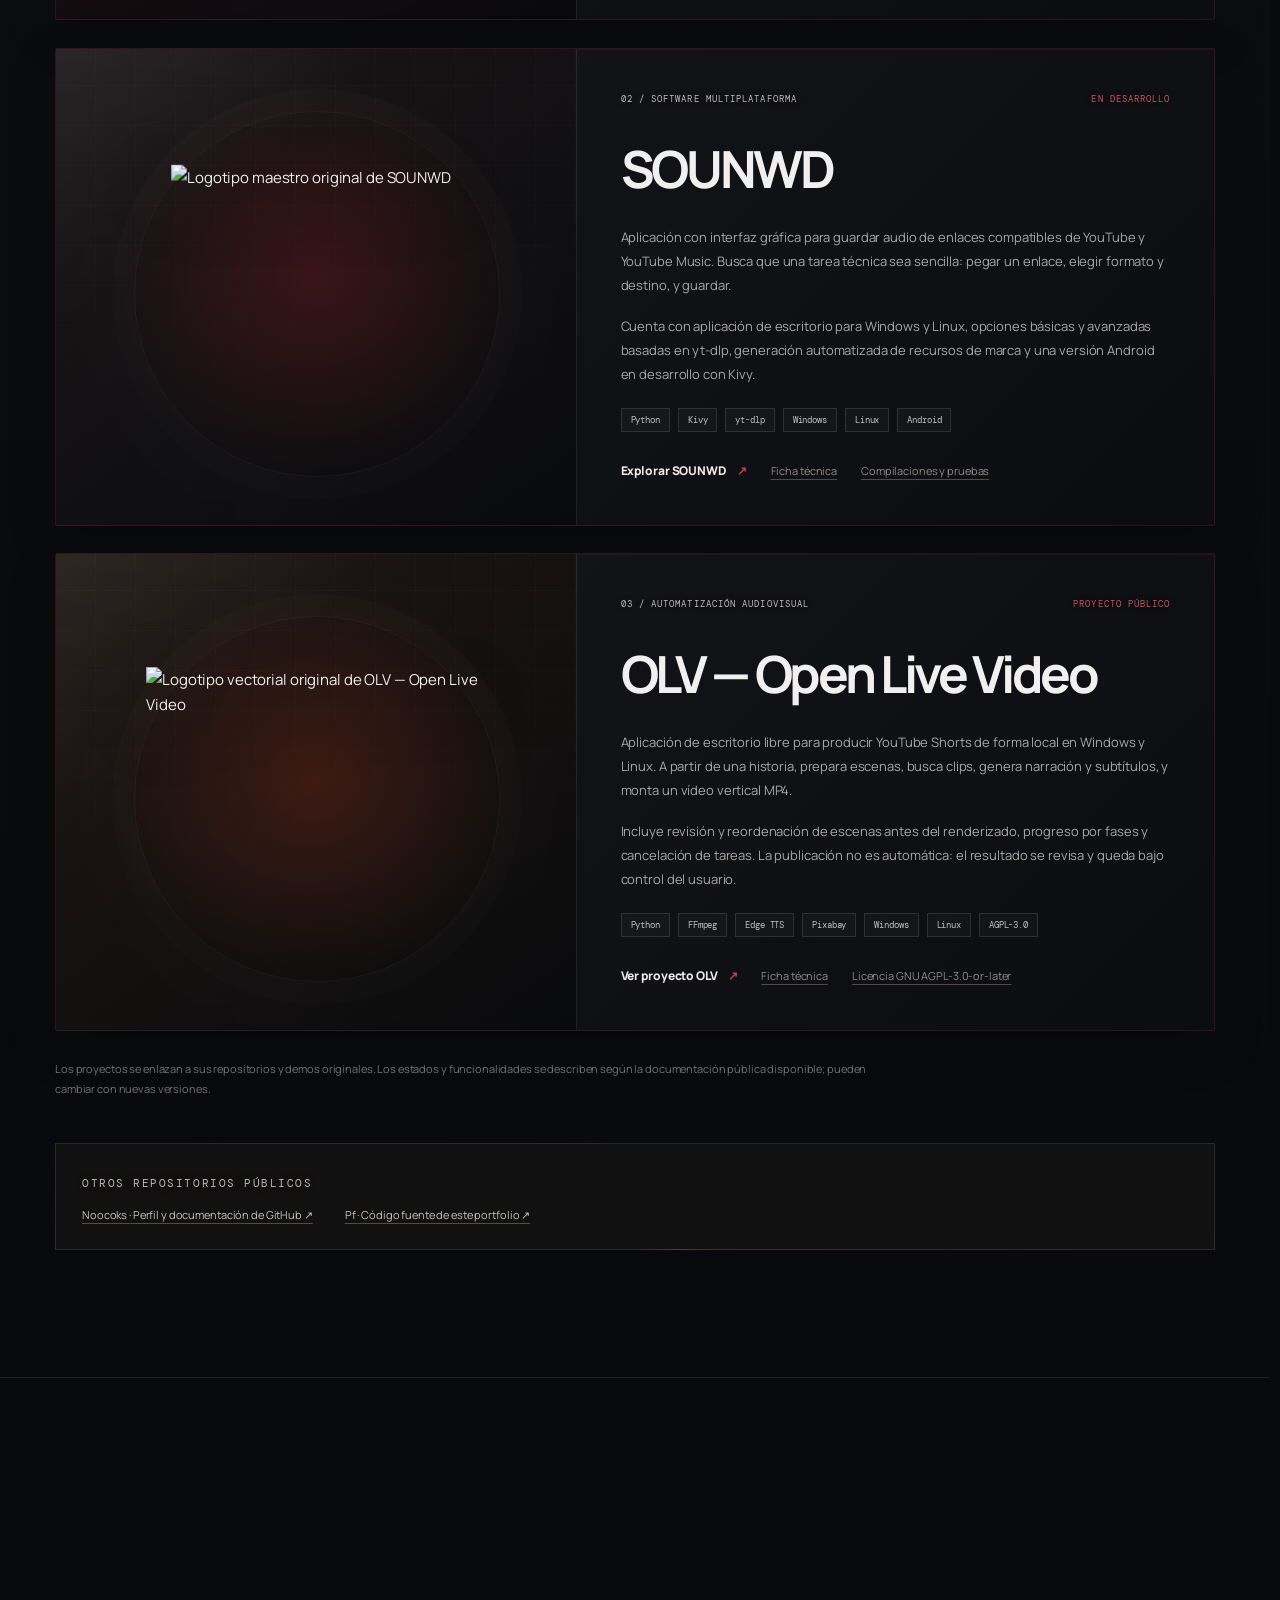
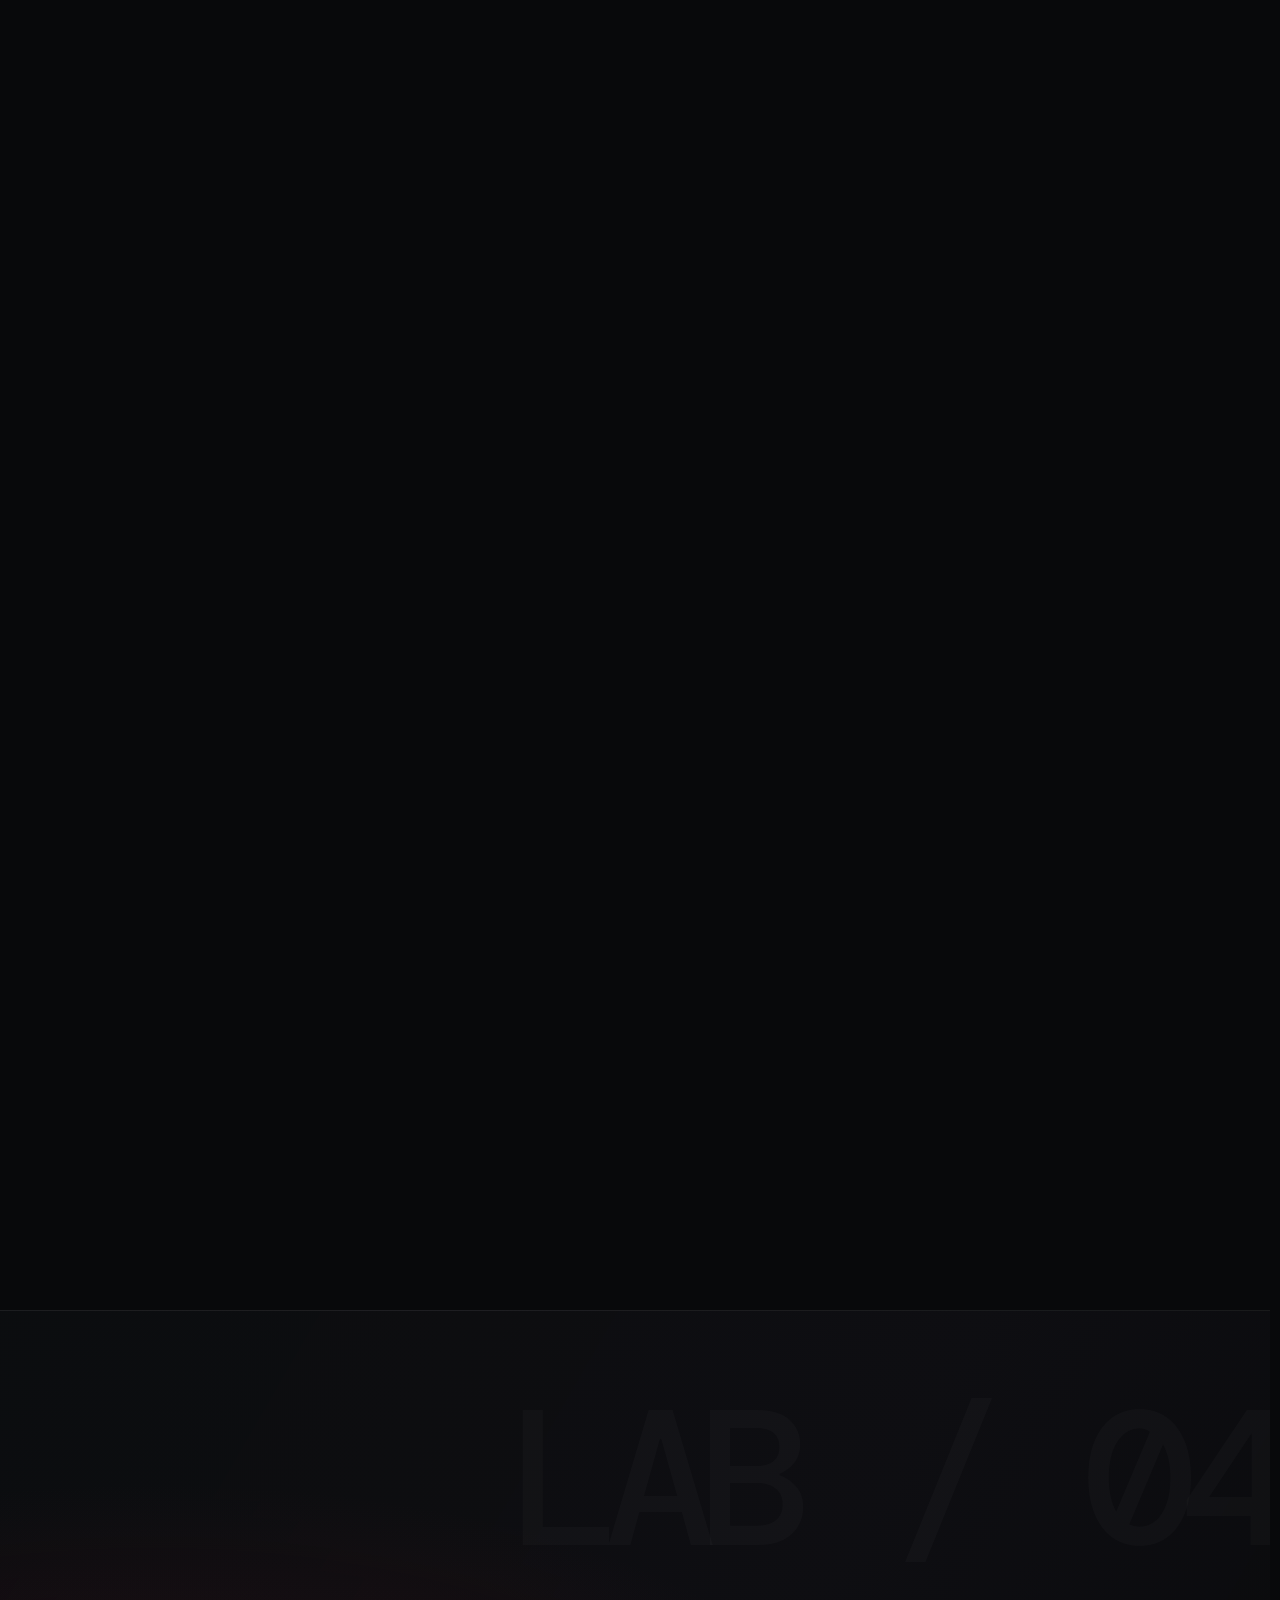
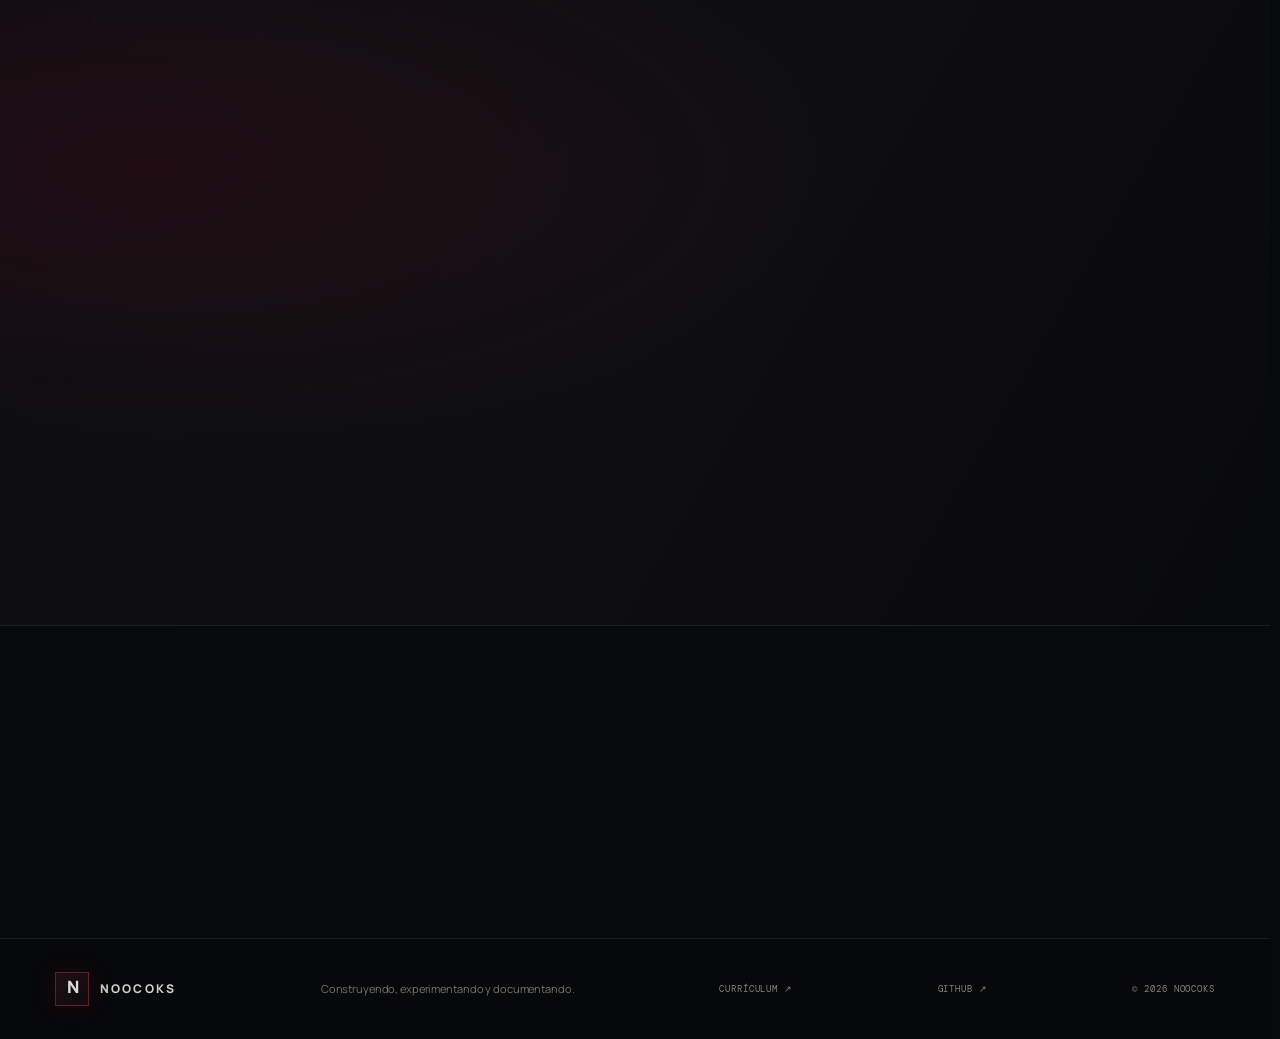
==== commit c3b7194d: "Enlaza las fichas técnicas desde proyectos destacados" ====
--- a/index.html
+++ b/index.html
@@ -84,17 +84,17 @@
       <div class="project-list">
         <article class="project-card project-featured">
           <div class="project-art art-libreta brand-art"><div class="art-top"><span>TECHNICAL KNOWLEDGE BASE / 001</span><span>01</span></div><img class="project-logo libreta-logo" src="https://raw.githubusercontent.com/Noocoks/Libreta/master/images/logo.webp" alt="Logotipo original de Libreta"><div class="art-bottom"><span>LEARN · EXPERIMENT · DOCUMENT</span><span>LIBRETA</span></div></div>
-          <div class="project-content"><div class="project-kicker"><span>01 / DOCUMENTACIÓN & CIBERSEGURIDAD</span><span class="project-state">EN EVOLUCIÓN</span></div><h3>Libreta</h3><p>Base de conocimiento técnica construida como sitio estático con HTML, CSS y JavaScript. Reúne documentación de ciberseguridad, OSINT, Android, inteligencia artificial, desarrollo y laboratorios prácticos.</p><p>Su arquitectura separa estilos, componentes, contenido y automatizaciones. Incluye navegación por árbol, buscador, contenido relacionado y estadísticas de código actualizadas mediante GitHub Actions.</p><div class="tag-list"><span>HTML</span><span>CSS modular</span><span>JavaScript</span><span>GitHub Actions</span><span>Documentación</span></div><div class="project-actions"><a class="project-link" href="https://noocoks.github.io/Libreta/" target="_blank" rel="noopener noreferrer">Abrir Libreta <span>↗</span></a><a class="repo-link" href="https://github.com/Noocoks/Libreta" target="_blank" rel="noopener noreferrer">Código fuente</a></div></div>
+          <div class="project-content"><div class="project-kicker"><span>01 / DOCUMENTACIÓN & CIBERSEGURIDAD</span><span class="project-state">EN EVOLUCIÓN</span></div><h3>Libreta</h3><p>Base de conocimiento técnica construida como sitio estático con HTML, CSS y JavaScript. Reúne documentación de ciberseguridad, OSINT, Android, inteligencia artificial, desarrollo y laboratorios prácticos.</p><p>Su arquitectura separa estilos, componentes, contenido y automatizaciones. Incluye navegación por árbol, buscador, contenido relacionado y estadísticas de código actualizadas mediante GitHub Actions.</p><div class="tag-list"><span>HTML</span><span>CSS modular</span><span>JavaScript</span><span>GitHub Actions</span><span>Documentación</span></div><div class="project-actions"><a class="project-link" href="https://noocoks.github.io/Libreta/" target="_blank" rel="noopener noreferrer">Abrir Libreta <span>↗</span></a><a class="repo-link" href="proyectos/libreta.html">Ficha técnica</a><a class="repo-link" href="https://github.com/Noocoks/Libreta" target="_blank" rel="noopener noreferrer">Código fuente</a></div></div>
         </article>
 
         <article class="project-card">
           <div class="project-art art-sounwd brand-art"><div class="art-top"><span>CROSS-PLATFORM AUDIO APP / 002</span><span>02</span></div><img class="project-logo sounwd-logo" src="https://raw.githubusercontent.com/Noocoks/SOUNWD/main/icon/sounwd-master.png" alt="Logotipo maestro original de SOUNWD"><div class="art-bottom"><span>YOUR SOUND · YOUR MOMENTS</span><span>SOUNWD</span></div></div>
-          <div class="project-content"><div class="project-kicker"><span>02 / SOFTWARE MULTIPLATAFORMA</span><span class="project-state">EN DESARROLLO</span></div><h3>SOUNWD</h3><p>Aplicación con interfaz gráfica para guardar audio de enlaces compatibles de YouTube y YouTube Music. Busca que una tarea técnica sea sencilla: pegar un enlace, elegir formato y destino, y guardar.</p><p>Cuenta con aplicación de escritorio para Windows y Linux, opciones básicas y avanzadas basadas en yt-dlp, generación automatizada de recursos de marca y una versión Android en desarrollo con Kivy.</p><div class="tag-list"><span>Python</span><span>Kivy</span><span>yt-dlp</span><span>Windows</span><span>Linux</span><span>Android</span></div><div class="project-actions"><a class="project-link" href="https://github.com/Noocoks/SOUNWD" target="_blank" rel="noopener noreferrer">Explorar SOUNWD <span>↗</span></a><a class="repo-link" href="https://github.com/Noocoks/SOUNWD/actions" target="_blank" rel="noopener noreferrer">Compilaciones y pruebas</a></div></div>
+          <div class="project-content"><div class="project-kicker"><span>02 / SOFTWARE MULTIPLATAFORMA</span><span class="project-state">EN DESARROLLO</span></div><h3>SOUNWD</h3><p>Aplicación con interfaz gráfica para guardar audio de enlaces compatibles de YouTube y YouTube Music. Busca que una tarea técnica sea sencilla: pegar un enlace, elegir formato y destino, y guardar.</p><p>Cuenta con aplicación de escritorio para Windows y Linux, opciones básicas y avanzadas basadas en yt-dlp, generación automatizada de recursos de marca y una versión Android en desarrollo con Kivy.</p><div class="tag-list"><span>Python</span><span>Kivy</span><span>yt-dlp</span><span>Windows</span><span>Linux</span><span>Android</span></div><div class="project-actions"><a class="project-link" href="https://github.com/Noocoks/SOUNWD" target="_blank" rel="noopener noreferrer">Explorar SOUNWD <span>↗</span></a><a class="repo-link" href="proyectos/sounwd.html">Ficha técnica</a><a class="repo-link" href="https://github.com/Noocoks/SOUNWD/actions" target="_blank" rel="noopener noreferrer">Compilaciones y pruebas</a></div></div>
         </article>
 
         <article class="project-card">
           <div class="project-art art-olv brand-art"><div class="art-top"><span>LOCAL VIDEO PRODUCTION / 003</span><span>03</span></div><img class="project-logo olv-logo" src="https://raw.githubusercontent.com/Noocoks/OpenLiveVideo/main/assets/branding/olv-master.svg" alt="Logotipo vectorial original de OLV — Open Live Video"><div class="art-bottom"><span>TU IMAGINACIÓN EN VIDA</span><span>OLV</span></div></div>
-          <div class="project-content"><div class="project-kicker"><span>03 / AUTOMATIZACIÓN AUDIOVISUAL</span><span class="project-state">PROYECTO PÚBLICO</span></div><h3>OLV — Open Live Video</h3><p>Aplicación de escritorio libre para producir YouTube Shorts de forma local en Windows y Linux. A partir de una historia, prepara escenas, busca clips, genera narración y subtítulos, y monta un vídeo vertical MP4.</p><p>Incluye revisión y reordenación de escenas antes del renderizado, progreso por fases y cancelación de tareas. La publicación no es automática: el resultado se revisa y queda bajo control del usuario.</p><div class="tag-list"><span>Python</span><span>FFmpeg</span><span>Edge TTS</span><span>Pixabay</span><span>Windows</span><span>Linux</span><span>AGPL-3.0</span></div><div class="project-actions"><a class="project-link" href="https://github.com/Noocoks/OpenLiveVideo" target="_blank" rel="noopener noreferrer">Ver proyecto OLV <span>↗</span></a><a class="repo-link" href="https://github.com/Noocoks/OpenLiveVideo/blob/main/LICENSE" target="_blank" rel="noopener noreferrer">Licencia GNU AGPL-3.0-or-later</a></div></div>
+          <div class="project-content"><div class="project-kicker"><span>03 / AUTOMATIZACIÓN AUDIOVISUAL</span><span class="project-state">PROYECTO PÚBLICO</span></div><h3>OLV — Open Live Video</h3><p>Aplicación de escritorio libre para producir YouTube Shorts de forma local en Windows y Linux. A partir de una historia, prepara escenas, busca clips, genera narración y subtítulos, y monta un vídeo vertical MP4.</p><p>Incluye revisión y reordenación de escenas antes del renderizado, progreso por fases y cancelación de tareas. La publicación no es automática: el resultado se revisa y queda bajo control del usuario.</p><div class="tag-list"><span>Python</span><span>FFmpeg</span><span>Edge TTS</span><span>Pixabay</span><span>Windows</span><span>Linux</span><span>AGPL-3.0</span></div><div class="project-actions"><a class="project-link" href="https://github.com/Noocoks/OpenLiveVideo" target="_blank" rel="noopener noreferrer">Ver proyecto OLV <span>↗</span></a><a class="repo-link" href="proyectos/olv.html">Ficha técnica</a><a class="repo-link" href="https://github.com/Noocoks/OpenLiveVideo/blob/main/LICENSE" target="_blank" rel="noopener noreferrer">Licencia GNU AGPL-3.0-or-later</a></div></div>
         </article>
       </div>
       <p class="projects-footnote">Los proyectos se enlazan a sus repositorios y demos originales. Los estados y funcionalidades se describen según la documentación pública disponible; pueden cambiar con nuevas versiones.</p>
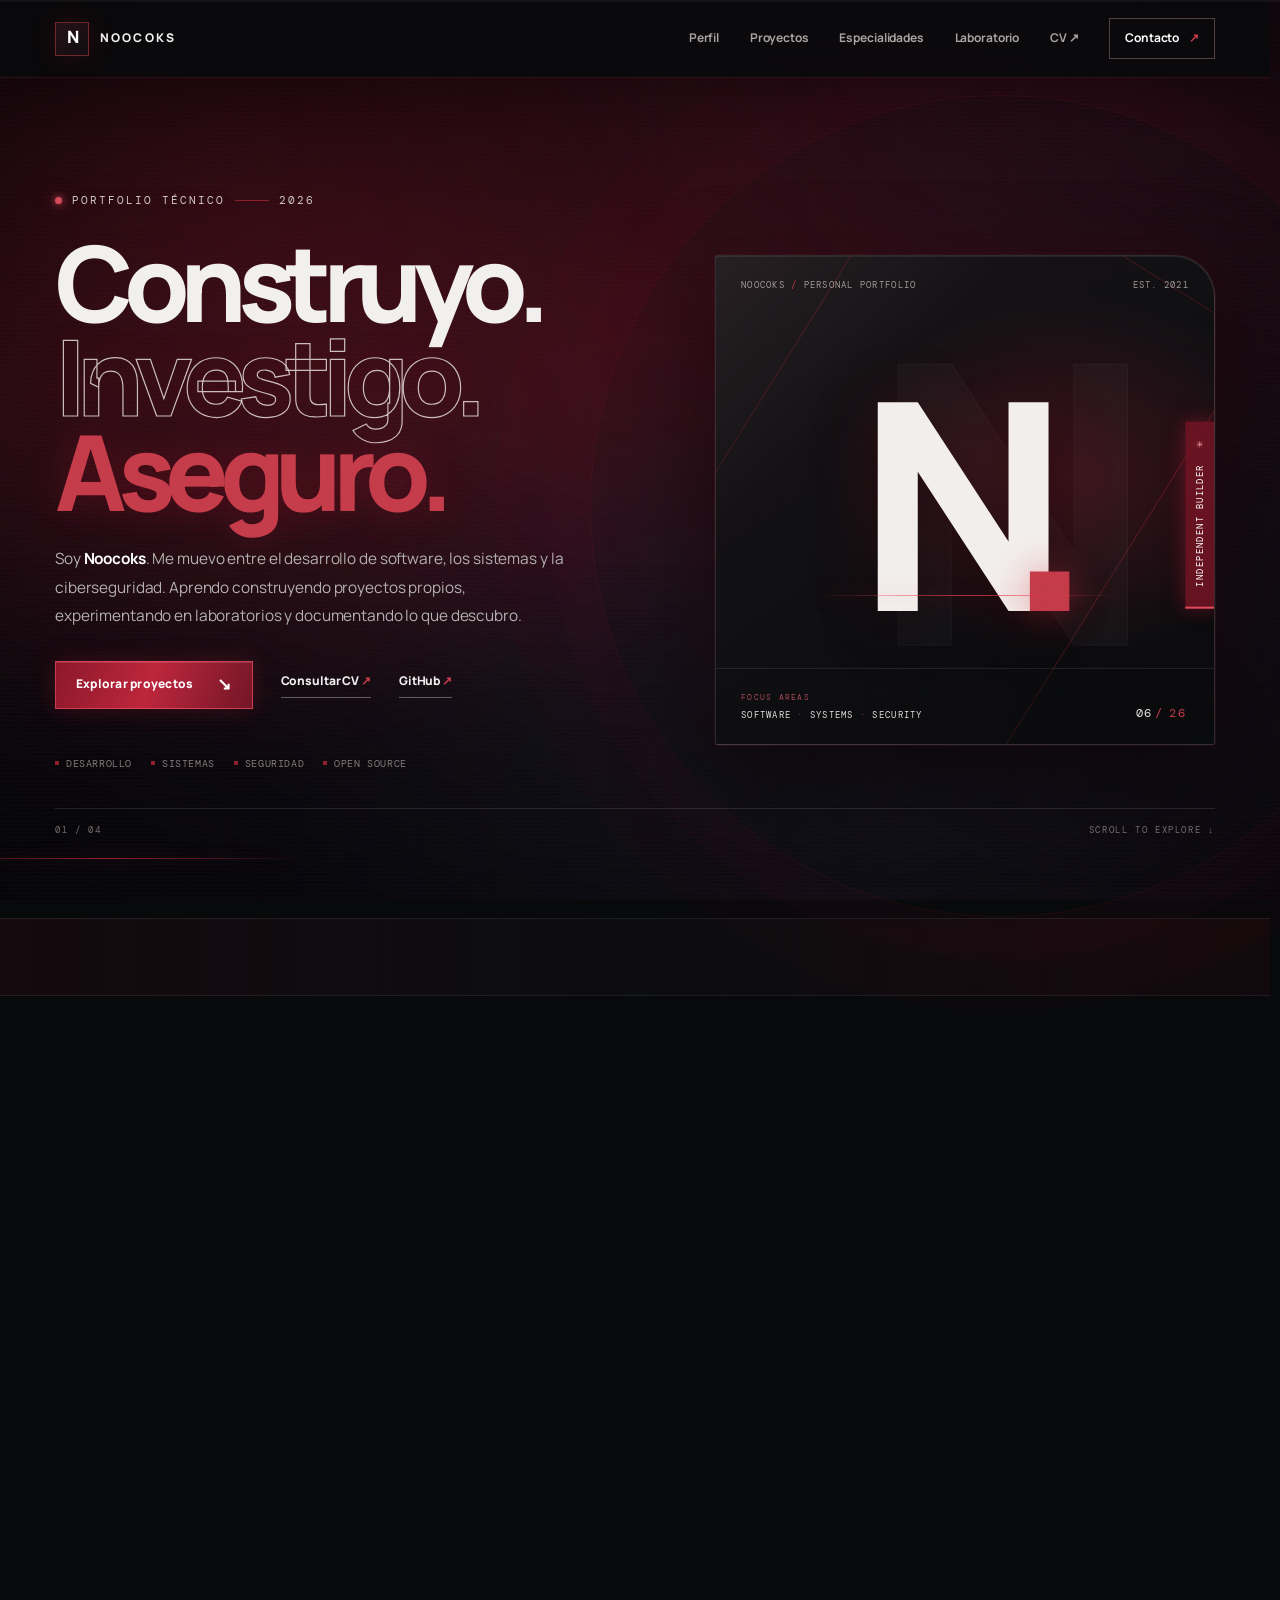
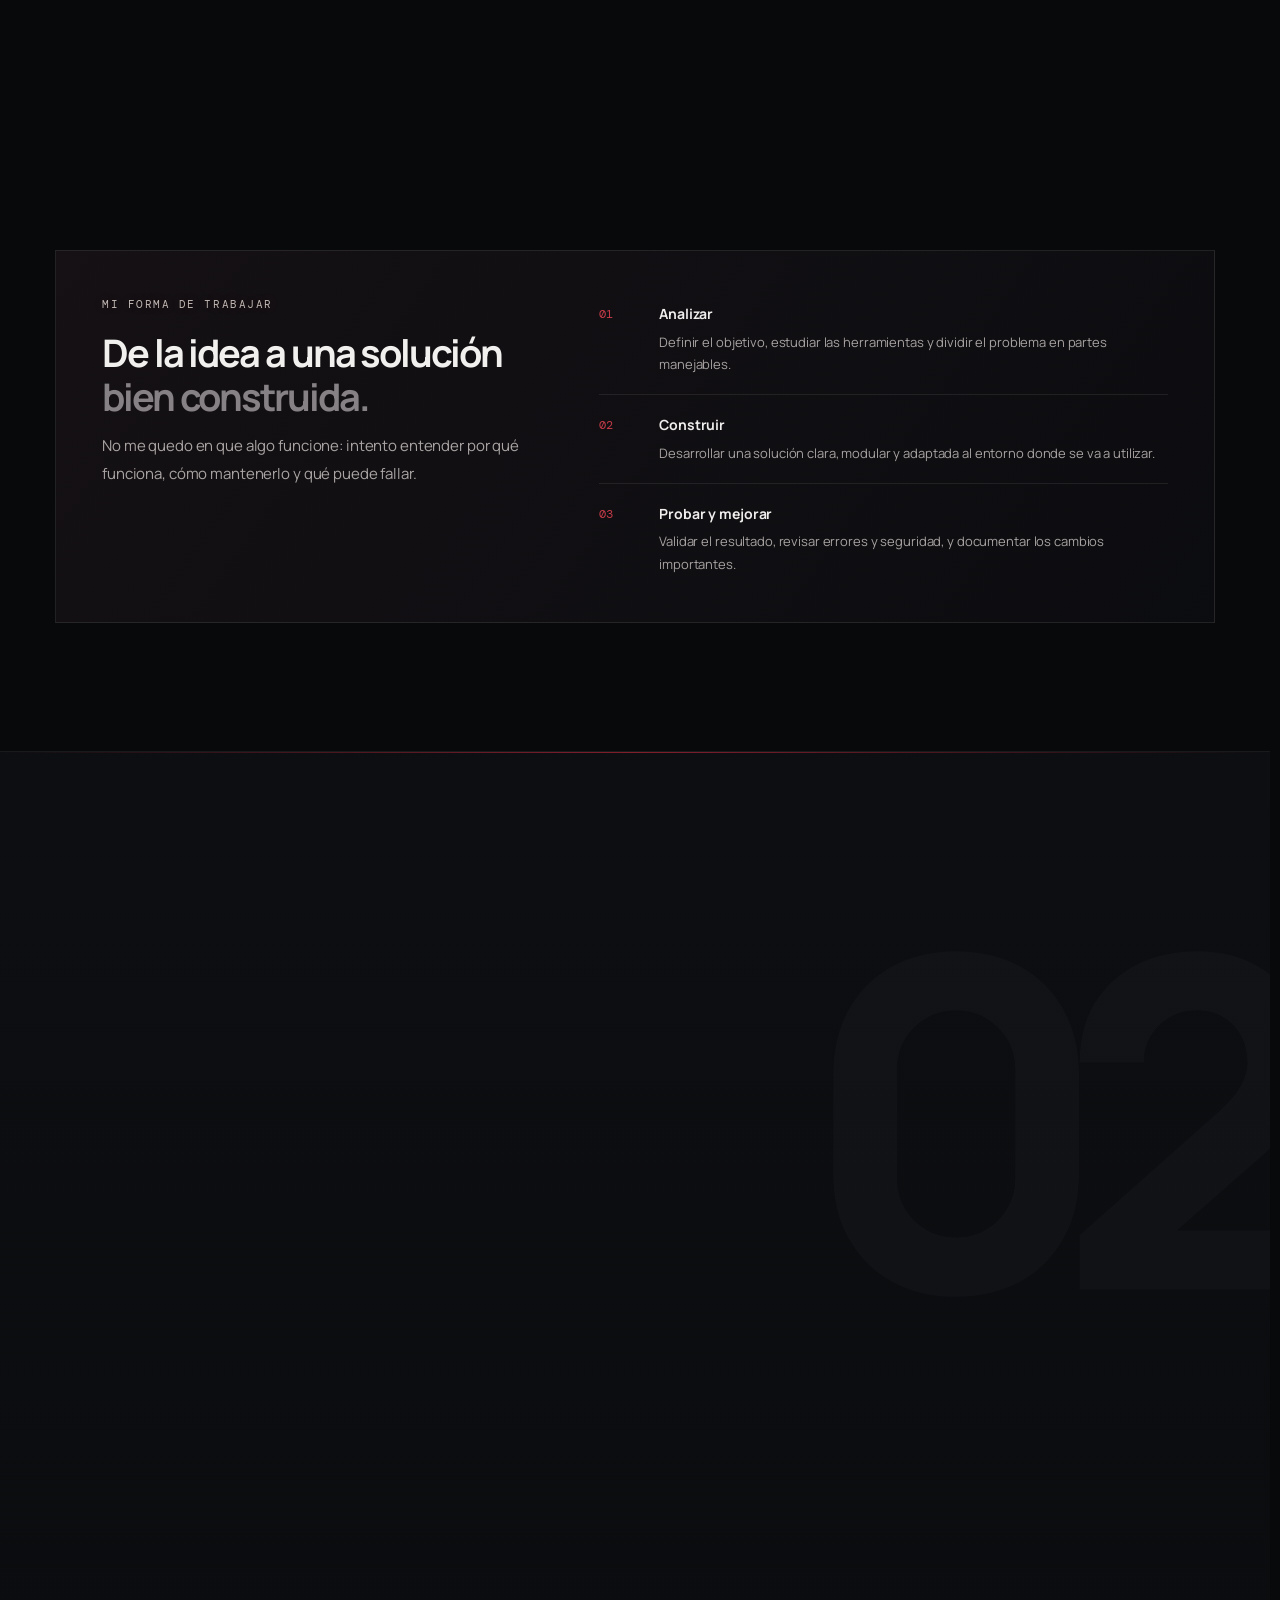
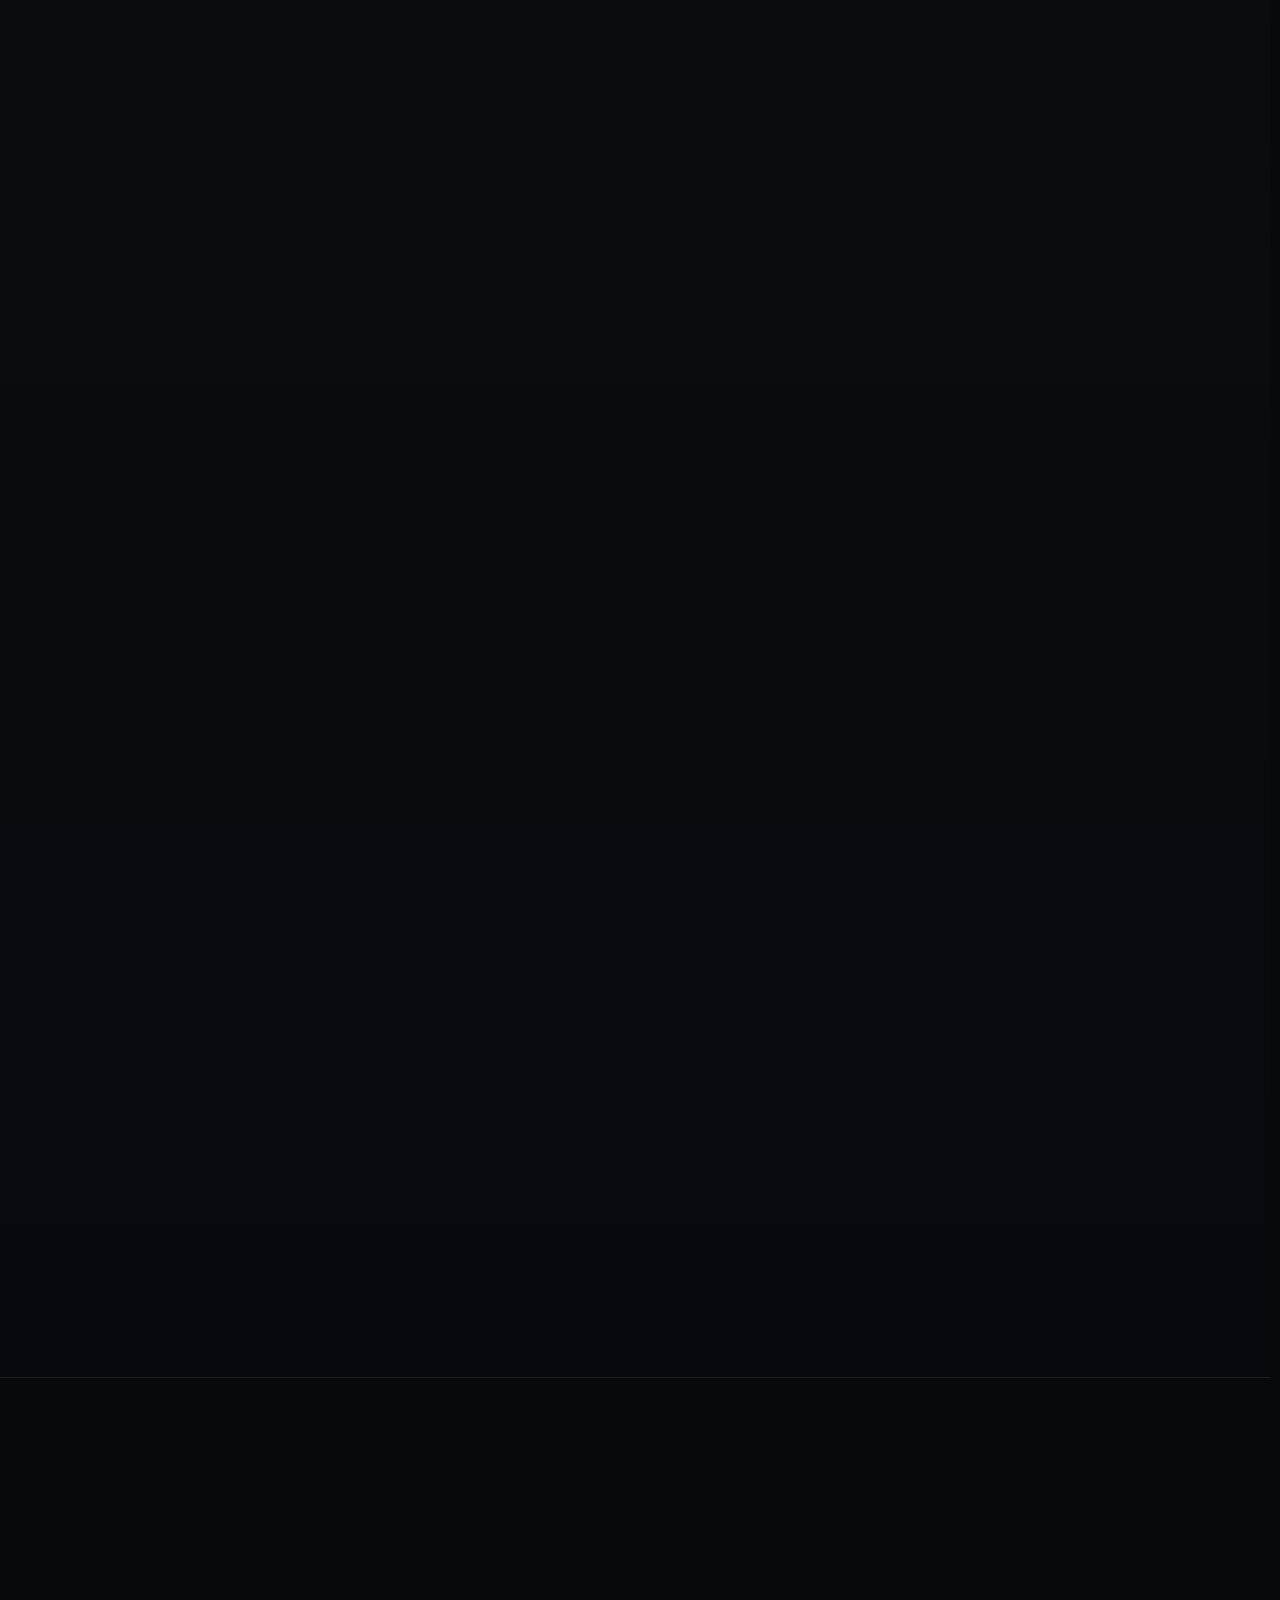
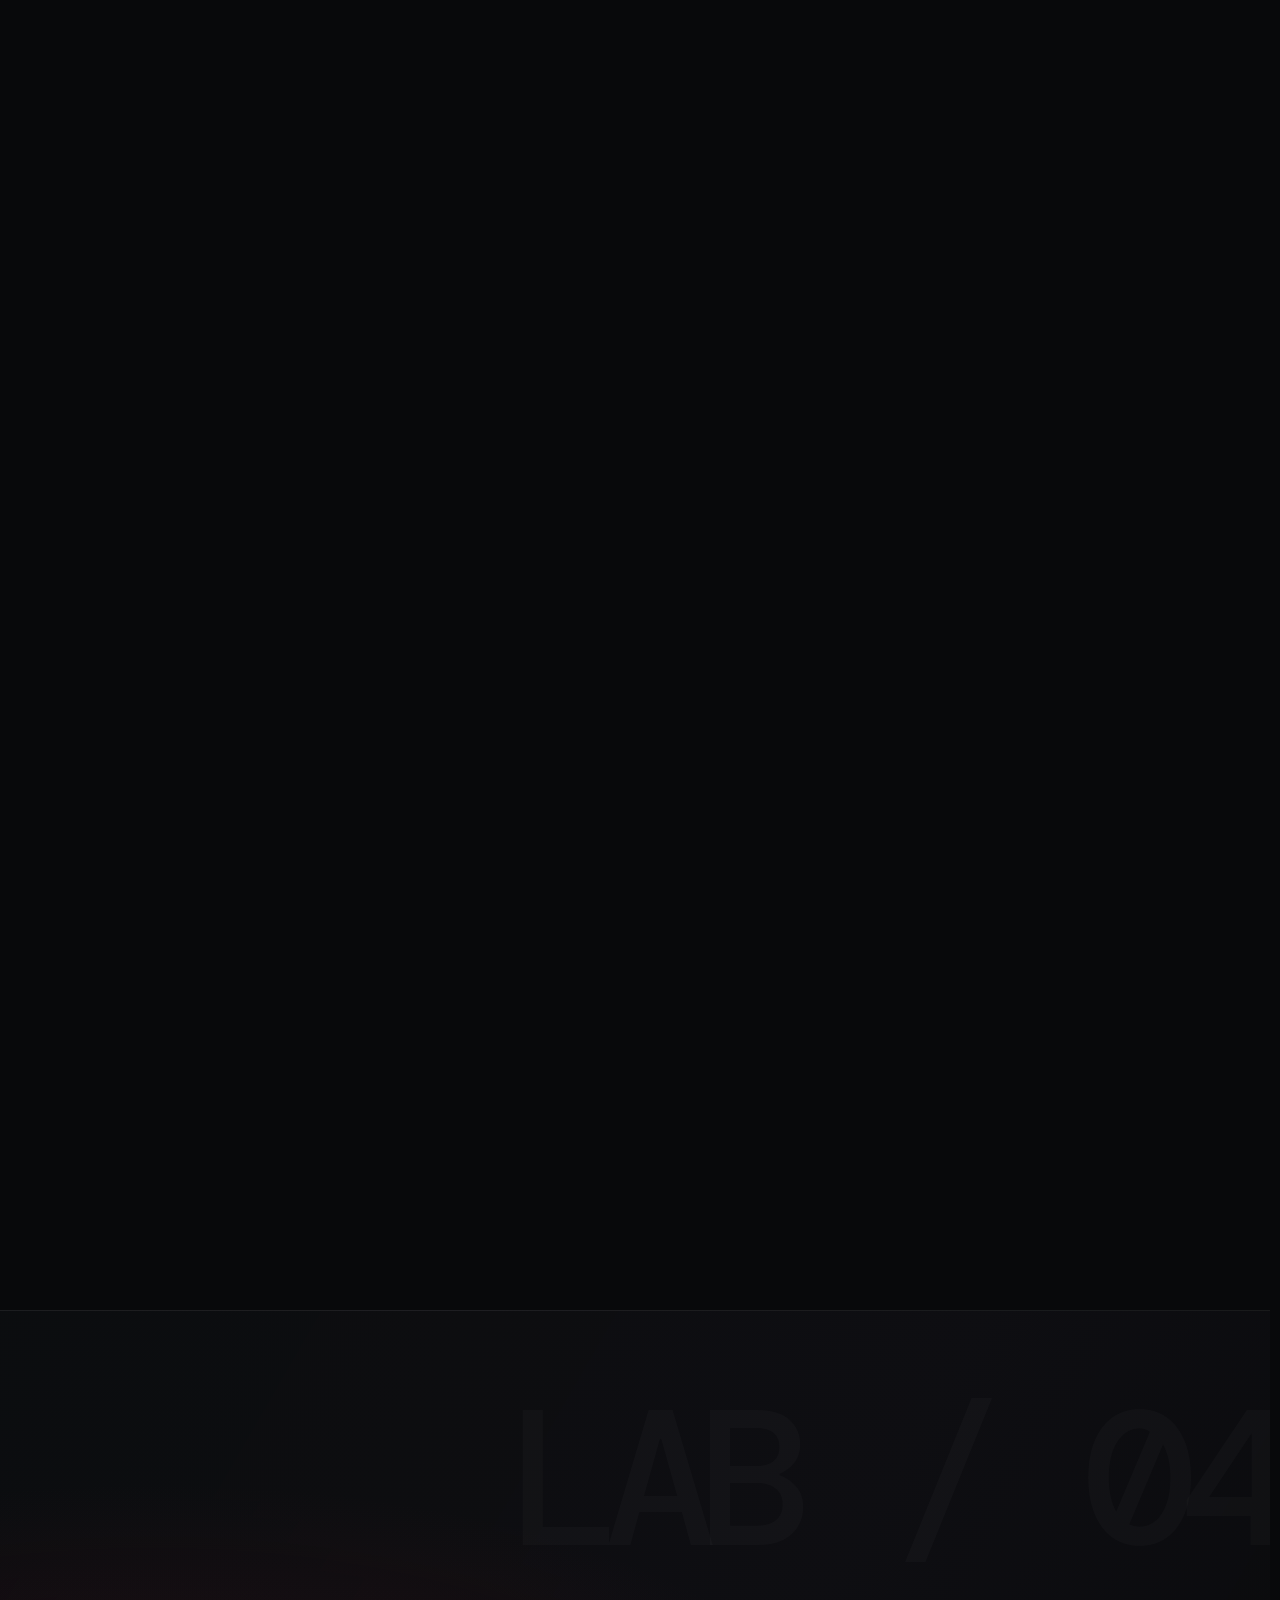
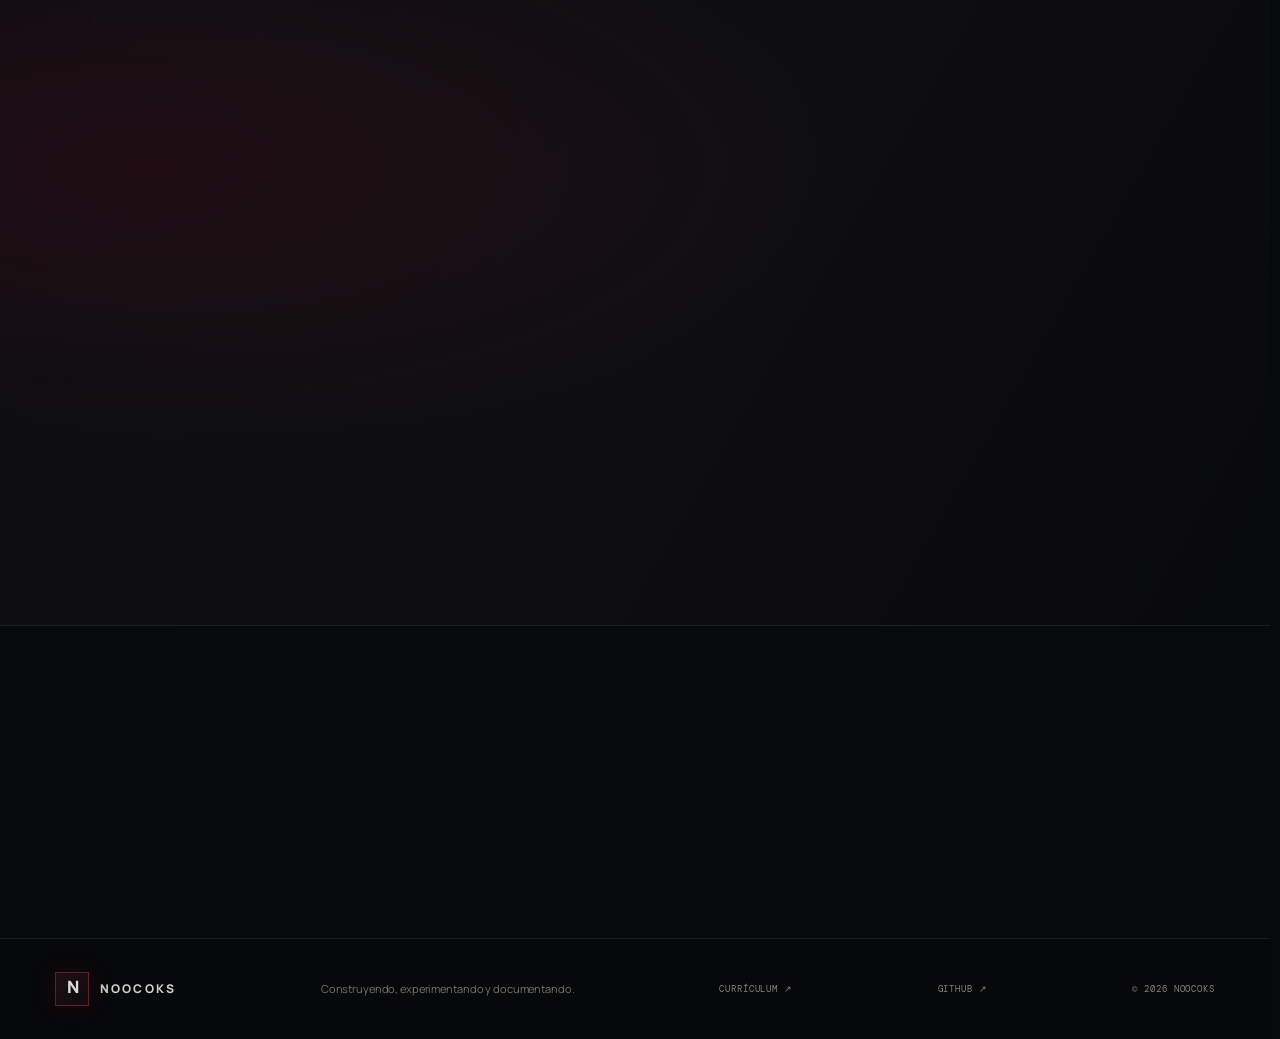
==== commit 4cf90b33: "Prioritize project technical sheets in project cards" ====
--- a/index.html
+++ b/index.html
@@ -84,17 +84,17 @@
       <div class="project-list">
         <article class="project-card project-featured">
           <div class="project-art art-libreta brand-art"><div class="art-top"><span>TECHNICAL KNOWLEDGE BASE / 001</span><span>01</span></div><img class="project-logo libreta-logo" src="https://raw.githubusercontent.com/Noocoks/Libreta/master/images/logo.webp" alt="Logotipo original de Libreta"><div class="art-bottom"><span>LEARN · EXPERIMENT · DOCUMENT</span><span>LIBRETA</span></div></div>
-          <div class="project-content"><div class="project-kicker"><span>01 / DOCUMENTACIÓN & CIBERSEGURIDAD</span><span class="project-state">EN EVOLUCIÓN</span></div><h3>Libreta</h3><p>Base de conocimiento técnica construida como sitio estático con HTML, CSS y JavaScript. Reúne documentación de ciberseguridad, OSINT, Android, inteligencia artificial, desarrollo y laboratorios prácticos.</p><p>Su arquitectura separa estilos, componentes, contenido y automatizaciones. Incluye navegación por árbol, buscador, contenido relacionado y estadísticas de código actualizadas mediante GitHub Actions.</p><div class="tag-list"><span>HTML</span><span>CSS modular</span><span>JavaScript</span><span>GitHub Actions</span><span>Documentación</span></div><div class="project-actions"><a class="project-link" href="https://noocoks.github.io/Libreta/" target="_blank" rel="noopener noreferrer">Abrir Libreta <span>↗</span></a><a class="repo-link" href="proyectos/libreta.html">Ficha técnica</a><a class="repo-link" href="https://github.com/Noocoks/Libreta" target="_blank" rel="noopener noreferrer">Código fuente</a></div></div>
+          <div class="project-content"><div class="project-kicker"><span>01 / DOCUMENTACIÓN & CIBERSEGURIDAD</span><span class="project-state">EN EVOLUCIÓN</span></div><h3>Libreta</h3><p>Base de conocimiento técnica construida como sitio estático con HTML, CSS y JavaScript. Reúne documentación de ciberseguridad, OSINT, Android, inteligencia artificial, desarrollo y laboratorios prácticos.</p><p>Su arquitectura separa estilos, componentes, contenido y automatizaciones. Incluye navegación por árbol, buscador, contenido relacionado y estadísticas de código actualizadas mediante GitHub Actions.</p><div class="tag-list"><span>HTML</span><span>CSS modular</span><span>JavaScript</span><span>GitHub Actions</span><span>Documentación</span></div><div class="project-actions"><a class="project-link" href="proyectos/libreta.html">Ver ficha técnica <span>↗</span></a><a class="repo-link" href="https://noocoks.github.io/Libreta/" target="_blank" rel="noopener noreferrer">Abrir Libreta ↗</a><a class="repo-link" href="https://github.com/Noocoks/Libreta" target="_blank" rel="noopener noreferrer">Código fuente ↗</a></div></div>
         </article>
 
         <article class="project-card">
           <div class="project-art art-sounwd brand-art"><div class="art-top"><span>CROSS-PLATFORM AUDIO APP / 002</span><span>02</span></div><img class="project-logo sounwd-logo" src="https://raw.githubusercontent.com/Noocoks/SOUNWD/main/icon/sounwd-master.png" alt="Logotipo maestro original de SOUNWD"><div class="art-bottom"><span>YOUR SOUND · YOUR MOMENTS</span><span>SOUNWD</span></div></div>
-          <div class="project-content"><div class="project-kicker"><span>02 / SOFTWARE MULTIPLATAFORMA</span><span class="project-state">EN DESARROLLO</span></div><h3>SOUNWD</h3><p>Aplicación con interfaz gráfica para guardar audio de enlaces compatibles de YouTube y YouTube Music. Busca que una tarea técnica sea sencilla: pegar un enlace, elegir formato y destino, y guardar.</p><p>Cuenta con aplicación de escritorio para Windows y Linux, opciones básicas y avanzadas basadas en yt-dlp, generación automatizada de recursos de marca y una versión Android en desarrollo con Kivy.</p><div class="tag-list"><span>Python</span><span>Kivy</span><span>yt-dlp</span><span>Windows</span><span>Linux</span><span>Android</span></div><div class="project-actions"><a class="project-link" href="https://github.com/Noocoks/SOUNWD" target="_blank" rel="noopener noreferrer">Explorar SOUNWD <span>↗</span></a><a class="repo-link" href="proyectos/sounwd.html">Ficha técnica</a><a class="repo-link" href="https://github.com/Noocoks/SOUNWD/actions" target="_blank" rel="noopener noreferrer">Compilaciones y pruebas</a></div></div>
+          <div class="project-content"><div class="project-kicker"><span>02 / SOFTWARE MULTIPLATAFORMA</span><span class="project-state">EN DESARROLLO</span></div><h3>SOUNWD</h3><p>Aplicación con interfaz gráfica para guardar audio de enlaces compatibles de YouTube y YouTube Music. Busca que una tarea técnica sea sencilla: pegar un enlace, elegir formato y destino, y guardar.</p><p>Cuenta con aplicación de escritorio para Windows y Linux, opciones básicas y avanzadas basadas en yt-dlp, generación automatizada de recursos de marca y una versión Android en desarrollo con Kivy.</p><div class="tag-list"><span>Python</span><span>Kivy</span><span>yt-dlp</span><span>Windows</span><span>Linux</span><span>Android</span></div><div class="project-actions"><a class="project-link" href="proyectos/sounwd.html">Ver ficha técnica <span>↗</span></a><a class="repo-link" href="https://github.com/Noocoks/SOUNWD" target="_blank" rel="noopener noreferrer">Repositorio y código ↗</a><a class="repo-link" href="https://github.com/Noocoks/SOUNWD/actions" target="_blank" rel="noopener noreferrer">Compilaciones y pruebas ↗</a></div></div>
         </article>
 
         <article class="project-card">
           <div class="project-art art-olv brand-art"><div class="art-top"><span>LOCAL VIDEO PRODUCTION / 003</span><span>03</span></div><img class="project-logo olv-logo" src="https://raw.githubusercontent.com/Noocoks/OpenLiveVideo/main/assets/branding/olv-master.svg" alt="Logotipo vectorial original de OLV — Open Live Video"><div class="art-bottom"><span>TU IMAGINACIÓN EN VIDA</span><span>OLV</span></div></div>
-          <div class="project-content"><div class="project-kicker"><span>03 / AUTOMATIZACIÓN AUDIOVISUAL</span><span class="project-state">PROYECTO PÚBLICO</span></div><h3>OLV — Open Live Video</h3><p>Aplicación de escritorio libre para producir YouTube Shorts de forma local en Windows y Linux. A partir de una historia, prepara escenas, busca clips, genera narración y subtítulos, y monta un vídeo vertical MP4.</p><p>Incluye revisión y reordenación de escenas antes del renderizado, progreso por fases y cancelación de tareas. La publicación no es automática: el resultado se revisa y queda bajo control del usuario.</p><div class="tag-list"><span>Python</span><span>FFmpeg</span><span>Edge TTS</span><span>Pixabay</span><span>Windows</span><span>Linux</span><span>AGPL-3.0</span></div><div class="project-actions"><a class="project-link" href="https://github.com/Noocoks/OpenLiveVideo" target="_blank" rel="noopener noreferrer">Ver proyecto OLV <span>↗</span></a><a class="repo-link" href="proyectos/olv.html">Ficha técnica</a><a class="repo-link" href="https://github.com/Noocoks/OpenLiveVideo/blob/main/LICENSE" target="_blank" rel="noopener noreferrer">Licencia GNU AGPL-3.0-or-later</a></div></div>
+          <div class="project-content"><div class="project-kicker"><span>03 / AUTOMATIZACIÓN AUDIOVISUAL</span><span class="project-state">PROYECTO PÚBLICO</span></div><h3>OLV — Open Live Video</h3><p>Aplicación de escritorio libre para producir YouTube Shorts de forma local en Windows y Linux. A partir de una historia, prepara escenas, busca clips, genera narración y subtítulos, y monta un vídeo vertical MP4.</p><p>Incluye revisión y reordenación de escenas antes del renderizado, progreso por fases y cancelación de tareas. La publicación no es automática: el resultado se revisa y queda bajo control del usuario.</p><div class="tag-list"><span>Python</span><span>FFmpeg</span><span>Edge TTS</span><span>Pixabay</span><span>Windows</span><span>Linux</span><span>AGPL-3.0</span></div><div class="project-actions"><a class="project-link" href="proyectos/olv.html">Ver ficha técnica <span>↗</span></a><a class="repo-link" href="https://github.com/Noocoks/OpenLiveVideo" target="_blank" rel="noopener noreferrer">Repositorio y código ↗</a><a class="repo-link" href="https://github.com/Noocoks/OpenLiveVideo/blob/main/LICENSE" target="_blank" rel="noopener noreferrer">Licencia GNU AGPL-3.0-or-later ↗</a></div></div>
         </article>
       </div>
       <p class="projects-footnote">Los proyectos se enlazan a sus repositorios y demos originales. Los estados y funcionalidades se describen según la documentación pública disponible; pueden cambiar con nuevas versiones.</p>
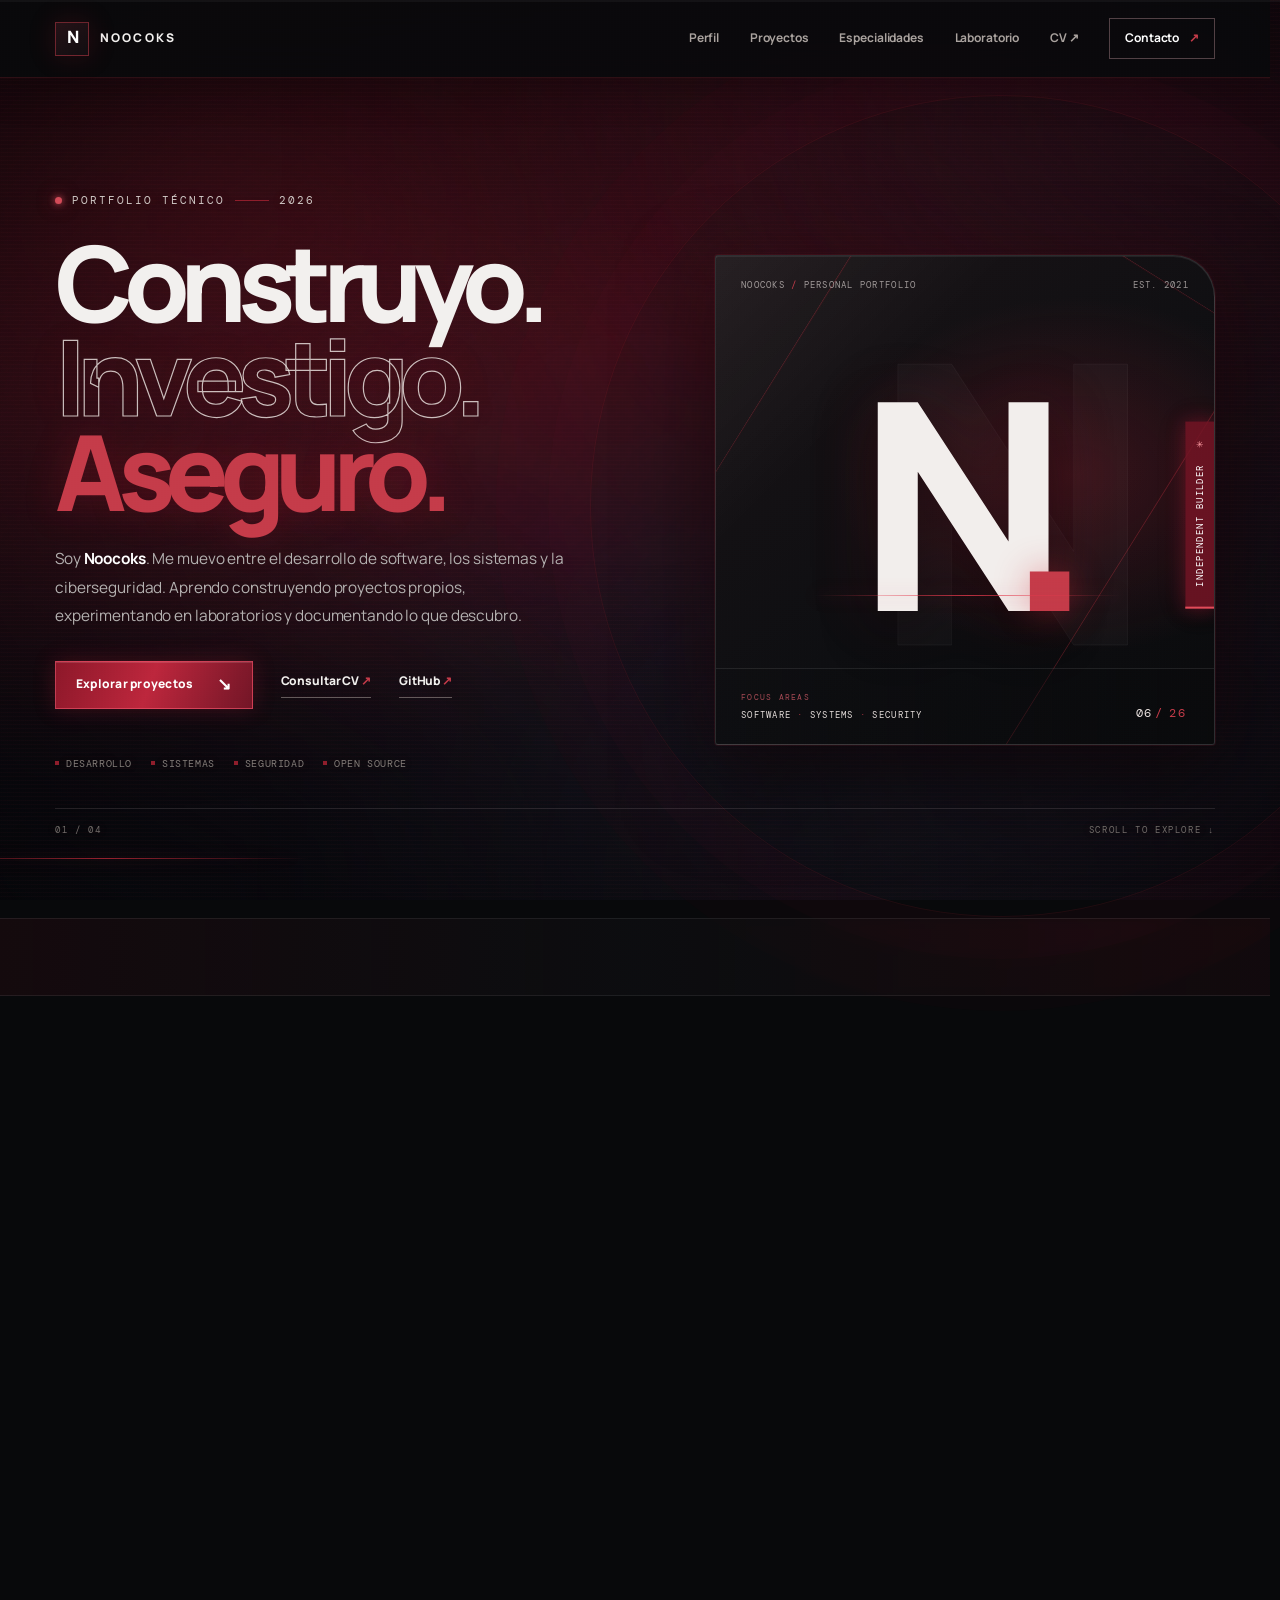
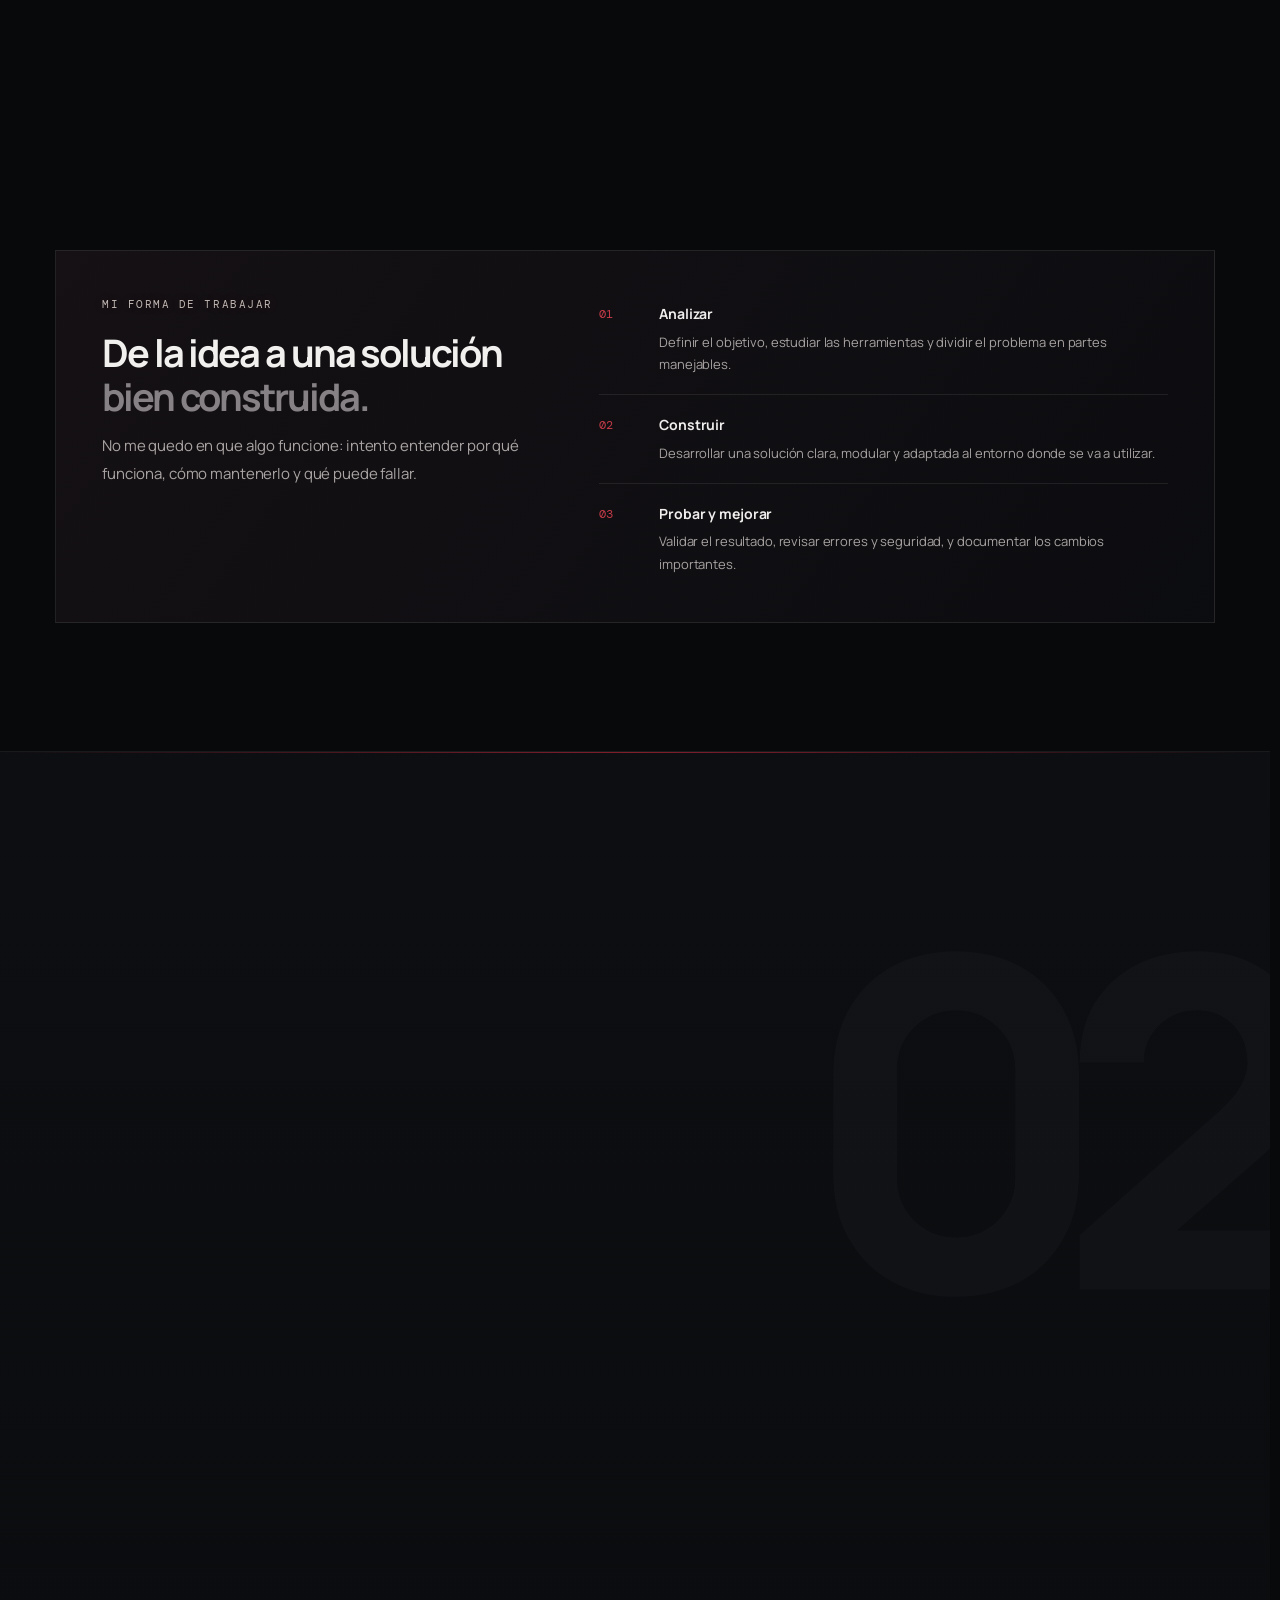
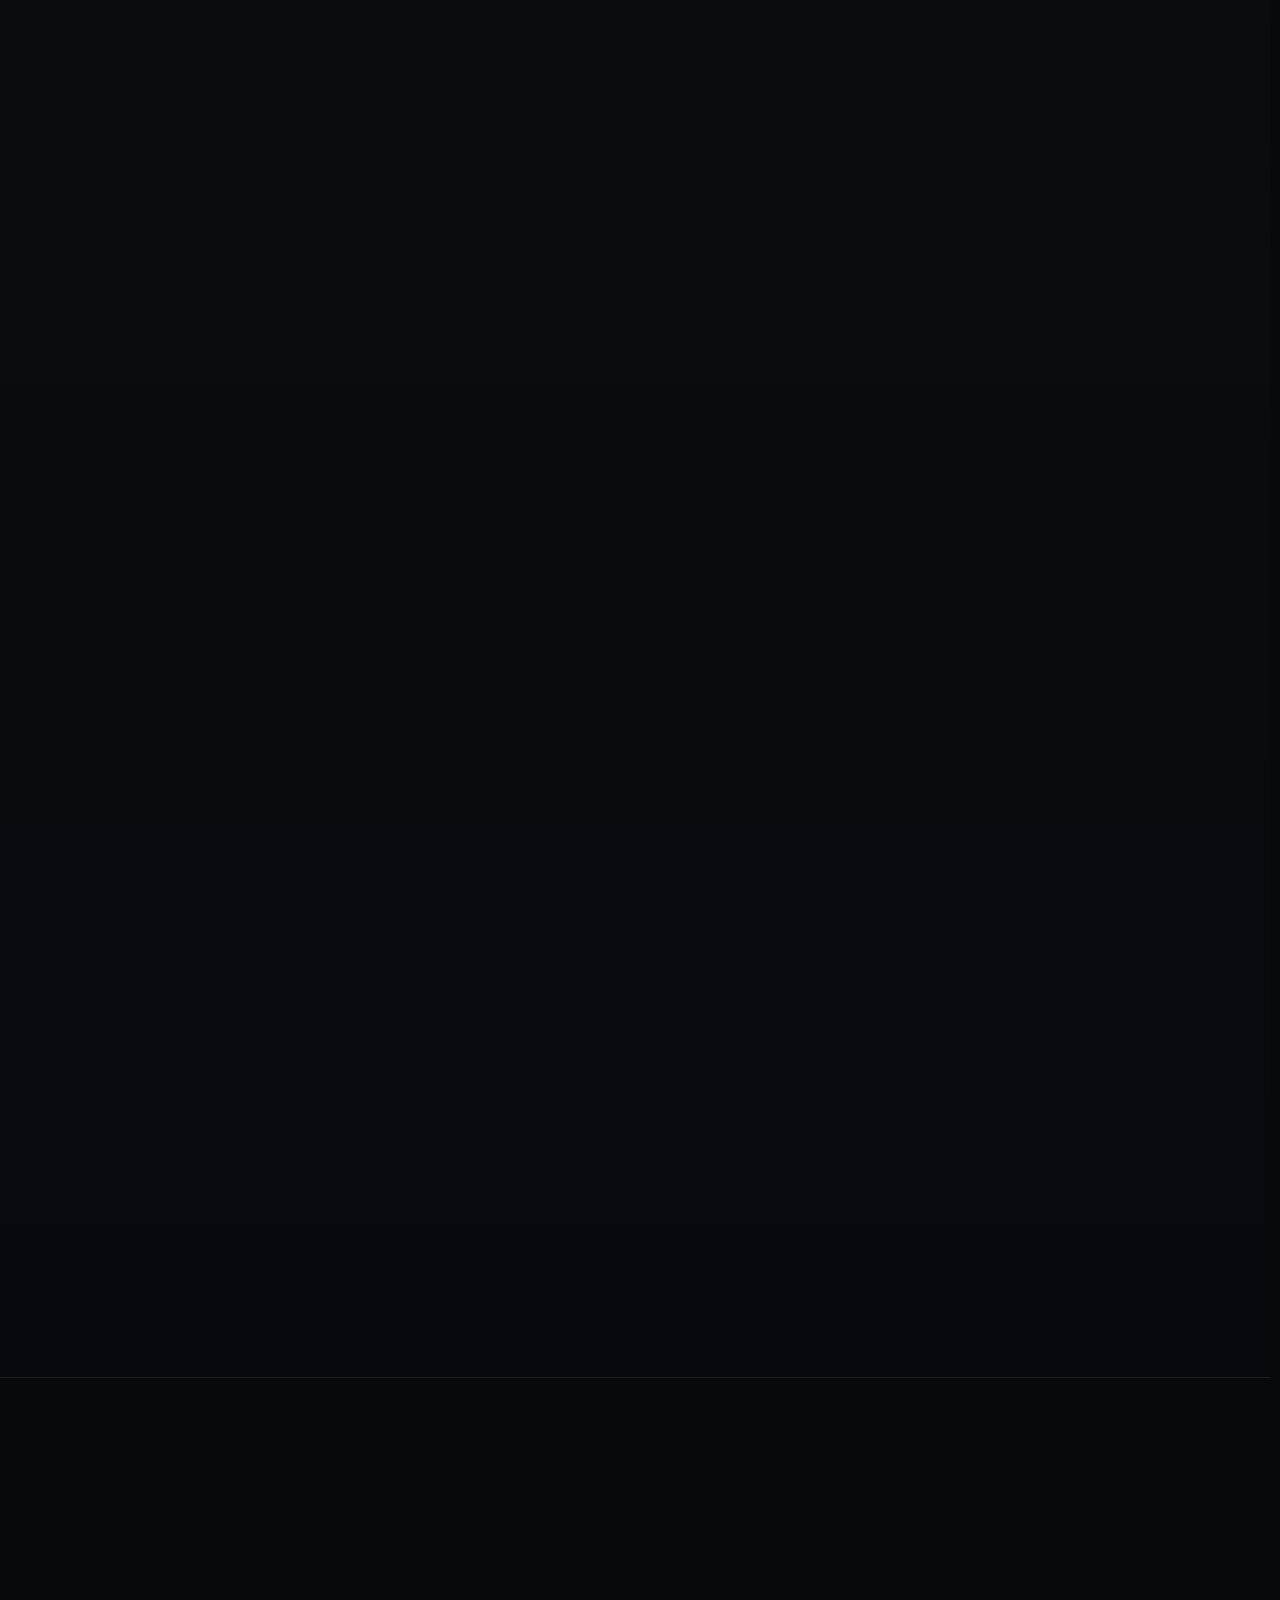
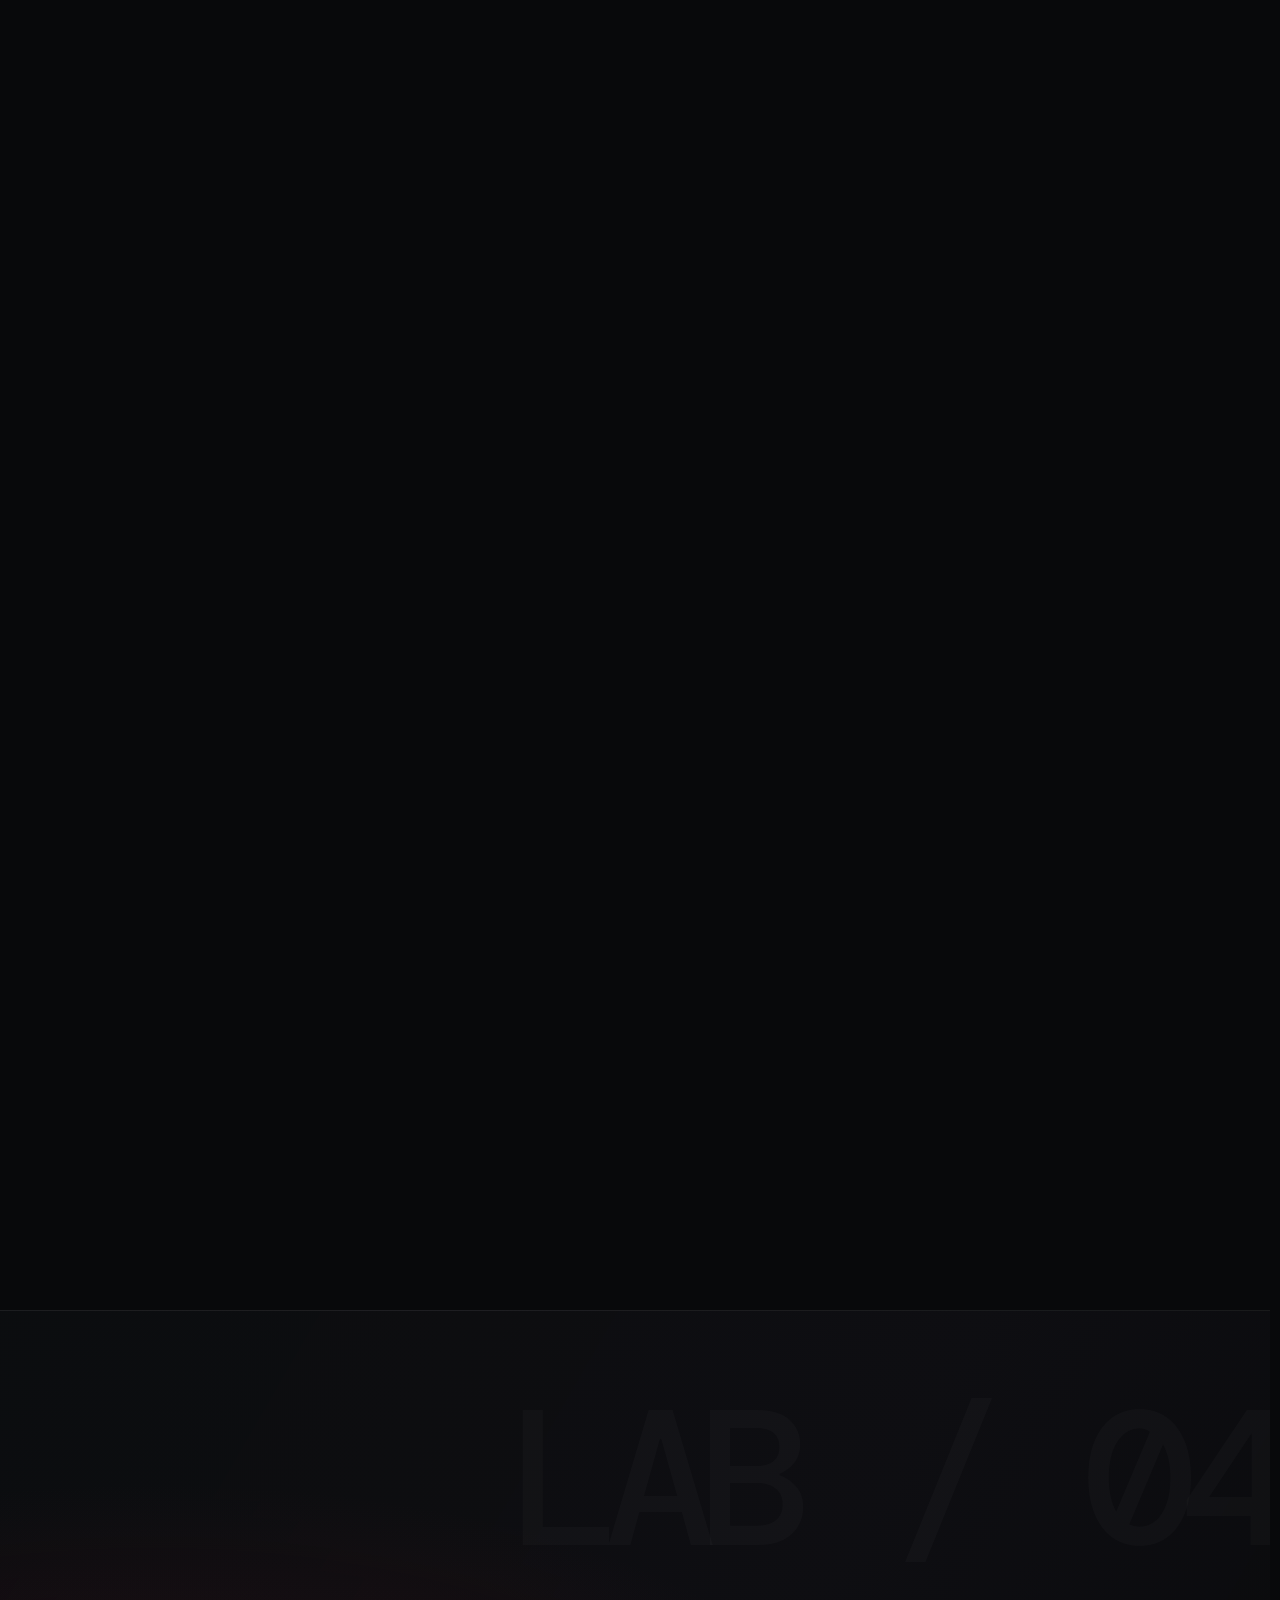
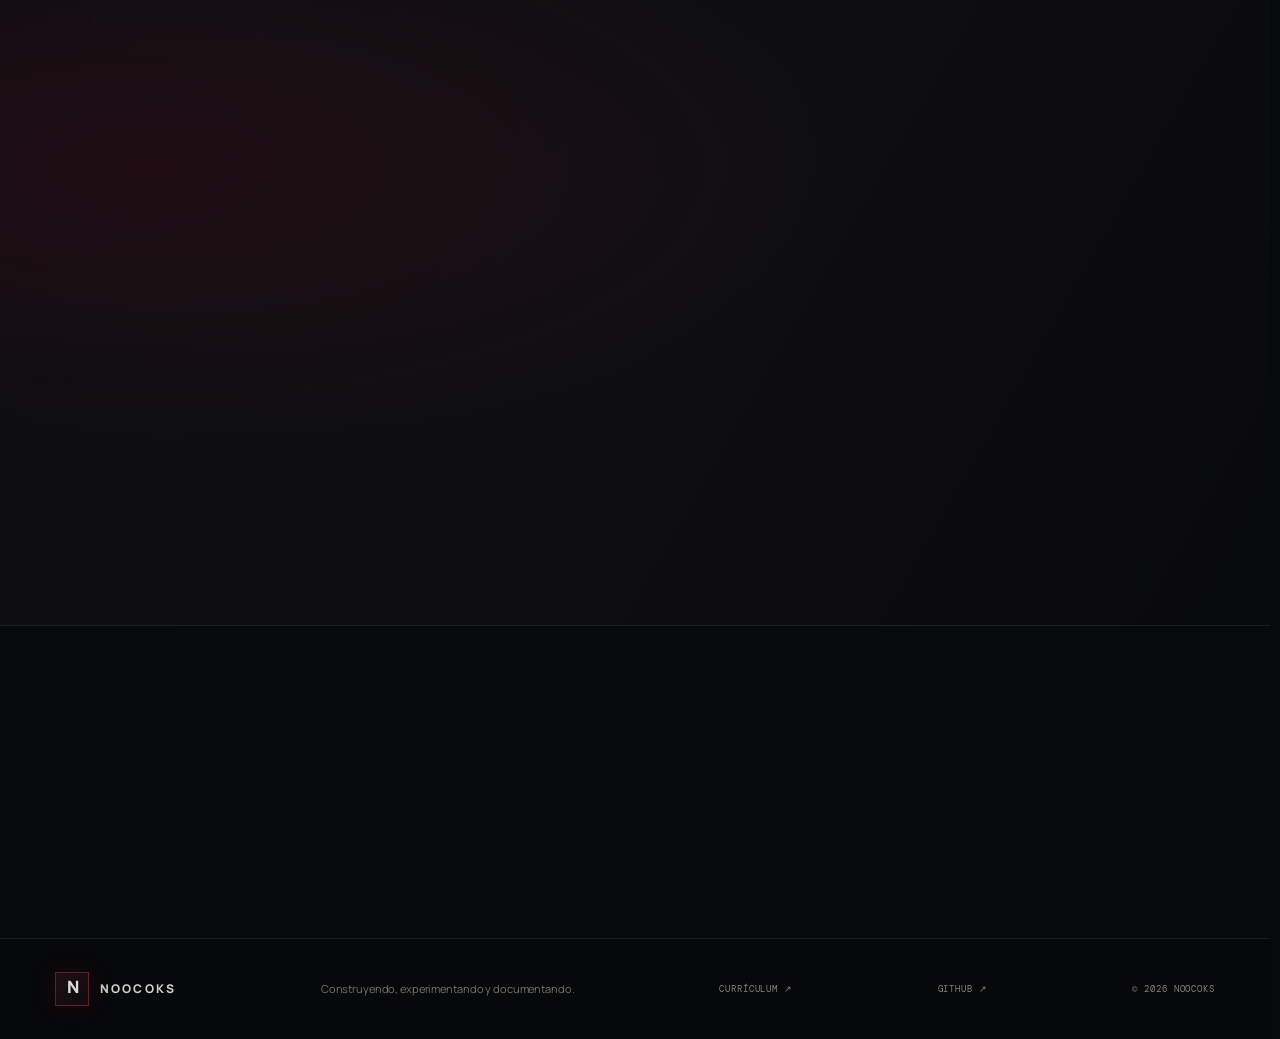
==== commit ba908f76: "Simplify project card actions to technical sheet and repository" ====
--- a/index.html
+++ b/index.html
@@ -84,17 +84,17 @@
       <div class="project-list">
         <article class="project-card project-featured">
           <div class="project-art art-libreta brand-art"><div class="art-top"><span>TECHNICAL KNOWLEDGE BASE / 001</span><span>01</span></div><img class="project-logo libreta-logo" src="https://raw.githubusercontent.com/Noocoks/Libreta/master/images/logo.webp" alt="Logotipo original de Libreta"><div class="art-bottom"><span>LEARN · EXPERIMENT · DOCUMENT</span><span>LIBRETA</span></div></div>
-          <div class="project-content"><div class="project-kicker"><span>01 / DOCUMENTACIÓN & CIBERSEGURIDAD</span><span class="project-state">EN EVOLUCIÓN</span></div><h3>Libreta</h3><p>Base de conocimiento técnica construida como sitio estático con HTML, CSS y JavaScript. Reúne documentación de ciberseguridad, OSINT, Android, inteligencia artificial, desarrollo y laboratorios prácticos.</p><p>Su arquitectura separa estilos, componentes, contenido y automatizaciones. Incluye navegación por árbol, buscador, contenido relacionado y estadísticas de código actualizadas mediante GitHub Actions.</p><div class="tag-list"><span>HTML</span><span>CSS modular</span><span>JavaScript</span><span>GitHub Actions</span><span>Documentación</span></div><div class="project-actions"><a class="project-link" href="proyectos/libreta.html">Ver ficha técnica <span>↗</span></a><a class="repo-link" href="https://noocoks.github.io/Libreta/" target="_blank" rel="noopener noreferrer">Abrir Libreta ↗</a><a class="repo-link" href="https://github.com/Noocoks/Libreta" target="_blank" rel="noopener noreferrer">Código fuente ↗</a></div></div>
+          <div class="project-content"><div class="project-kicker"><span>01 / DOCUMENTACIÓN & CIBERSEGURIDAD</span><span class="project-state">EN EVOLUCIÓN</span></div><h3>Libreta</h3><p>Base de conocimiento técnica construida como sitio estático con HTML, CSS y JavaScript. Reúne documentación de ciberseguridad, OSINT, Android, inteligencia artificial, desarrollo y laboratorios prácticos.</p><p>Su arquitectura separa estilos, componentes, contenido y automatizaciones. Incluye navegación por árbol, buscador, contenido relacionado y estadísticas de código actualizadas mediante GitHub Actions.</p><div class="tag-list"><span>HTML</span><span>CSS modular</span><span>JavaScript</span><span>GitHub Actions</span><span>Documentación</span></div><div class="project-actions"><a class="project-link" href="proyectos/libreta.html">Ver ficha técnica <span>↗</span></a><a class="repo-link" href="https://github.com/Noocoks/Libreta" target="_blank" rel="noopener noreferrer">Repositorio ↗</a></div></div>
         </article>
 
         <article class="project-card">
           <div class="project-art art-sounwd brand-art"><div class="art-top"><span>CROSS-PLATFORM AUDIO APP / 002</span><span>02</span></div><img class="project-logo sounwd-logo" src="https://raw.githubusercontent.com/Noocoks/SOUNWD/main/icon/sounwd-master.png" alt="Logotipo maestro original de SOUNWD"><div class="art-bottom"><span>YOUR SOUND · YOUR MOMENTS</span><span>SOUNWD</span></div></div>
-          <div class="project-content"><div class="project-kicker"><span>02 / SOFTWARE MULTIPLATAFORMA</span><span class="project-state">EN DESARROLLO</span></div><h3>SOUNWD</h3><p>Aplicación con interfaz gráfica para guardar audio de enlaces compatibles de YouTube y YouTube Music. Busca que una tarea técnica sea sencilla: pegar un enlace, elegir formato y destino, y guardar.</p><p>Cuenta con aplicación de escritorio para Windows y Linux, opciones básicas y avanzadas basadas en yt-dlp, generación automatizada de recursos de marca y una versión Android en desarrollo con Kivy.</p><div class="tag-list"><span>Python</span><span>Kivy</span><span>yt-dlp</span><span>Windows</span><span>Linux</span><span>Android</span></div><div class="project-actions"><a class="project-link" href="proyectos/sounwd.html">Ver ficha técnica <span>↗</span></a><a class="repo-link" href="https://github.com/Noocoks/SOUNWD" target="_blank" rel="noopener noreferrer">Repositorio y código ↗</a><a class="repo-link" href="https://github.com/Noocoks/SOUNWD/actions" target="_blank" rel="noopener noreferrer">Compilaciones y pruebas ↗</a></div></div>
+          <div class="project-content"><div class="project-kicker"><span>02 / SOFTWARE MULTIPLATAFORMA</span><span class="project-state">EN DESARROLLO</span></div><h3>SOUNWD</h3><p>Aplicación con interfaz gráfica para guardar audio de enlaces compatibles de YouTube y YouTube Music. Busca que una tarea técnica sea sencilla: pegar un enlace, elegir formato y destino, y guardar.</p><p>Cuenta con aplicación de escritorio para Windows y Linux, opciones básicas y avanzadas basadas en yt-dlp, generación automatizada de recursos de marca y una versión Android en desarrollo con Kivy.</p><div class="tag-list"><span>Python</span><span>Kivy</span><span>yt-dlp</span><span>Windows</span><span>Linux</span><span>Android</span></div><div class="project-actions"><a class="project-link" href="proyectos/sounwd.html">Ver ficha técnica <span>↗</span></a><a class="repo-link" href="https://github.com/Noocoks/SOUNWD" target="_blank" rel="noopener noreferrer">Repositorio ↗</a></div></div>
         </article>
 
         <article class="project-card">
           <div class="project-art art-olv brand-art"><div class="art-top"><span>LOCAL VIDEO PRODUCTION / 003</span><span>03</span></div><img class="project-logo olv-logo" src="https://raw.githubusercontent.com/Noocoks/OpenLiveVideo/main/assets/branding/olv-master.svg" alt="Logotipo vectorial original de OLV — Open Live Video"><div class="art-bottom"><span>TU IMAGINACIÓN EN VIDA</span><span>OLV</span></div></div>
-          <div class="project-content"><div class="project-kicker"><span>03 / AUTOMATIZACIÓN AUDIOVISUAL</span><span class="project-state">PROYECTO PÚBLICO</span></div><h3>OLV — Open Live Video</h3><p>Aplicación de escritorio libre para producir YouTube Shorts de forma local en Windows y Linux. A partir de una historia, prepara escenas, busca clips, genera narración y subtítulos, y monta un vídeo vertical MP4.</p><p>Incluye revisión y reordenación de escenas antes del renderizado, progreso por fases y cancelación de tareas. La publicación no es automática: el resultado se revisa y queda bajo control del usuario.</p><div class="tag-list"><span>Python</span><span>FFmpeg</span><span>Edge TTS</span><span>Pixabay</span><span>Windows</span><span>Linux</span><span>AGPL-3.0</span></div><div class="project-actions"><a class="project-link" href="proyectos/olv.html">Ver ficha técnica <span>↗</span></a><a class="repo-link" href="https://github.com/Noocoks/OpenLiveVideo" target="_blank" rel="noopener noreferrer">Repositorio y código ↗</a><a class="repo-link" href="https://github.com/Noocoks/OpenLiveVideo/blob/main/LICENSE" target="_blank" rel="noopener noreferrer">Licencia GNU AGPL-3.0-or-later ↗</a></div></div>
+          <div class="project-content"><div class="project-kicker"><span>03 / AUTOMATIZACIÓN AUDIOVISUAL</span><span class="project-state">PROYECTO PÚBLICO</span></div><h3>OLV — Open Live Video</h3><p>Aplicación de escritorio libre para producir YouTube Shorts de forma local en Windows y Linux. A partir de una historia, prepara escenas, busca clips, genera narración y subtítulos, y monta un vídeo vertical MP4.</p><p>Incluye revisión y reordenación de escenas antes del renderizado, progreso por fases y cancelación de tareas. La publicación no es automática: el resultado se revisa y queda bajo control del usuario.</p><div class="tag-list"><span>Python</span><span>FFmpeg</span><span>Edge TTS</span><span>Pixabay</span><span>Windows</span><span>Linux</span><span>AGPL-3.0</span></div><div class="project-actions"><a class="project-link" href="proyectos/olv.html">Ver ficha técnica <span>↗</span></a><a class="repo-link" href="https://github.com/Noocoks/OpenLiveVideo" target="_blank" rel="noopener noreferrer">Repositorio ↗</a></div></div>
         </article>
       </div>
       <p class="projects-footnote">Los proyectos se enlazan a sus repositorios y demos originales. Los estados y funcionalidades se describen según la documentación pública disponible; pueden cambiar con nuevas versiones.</p>
